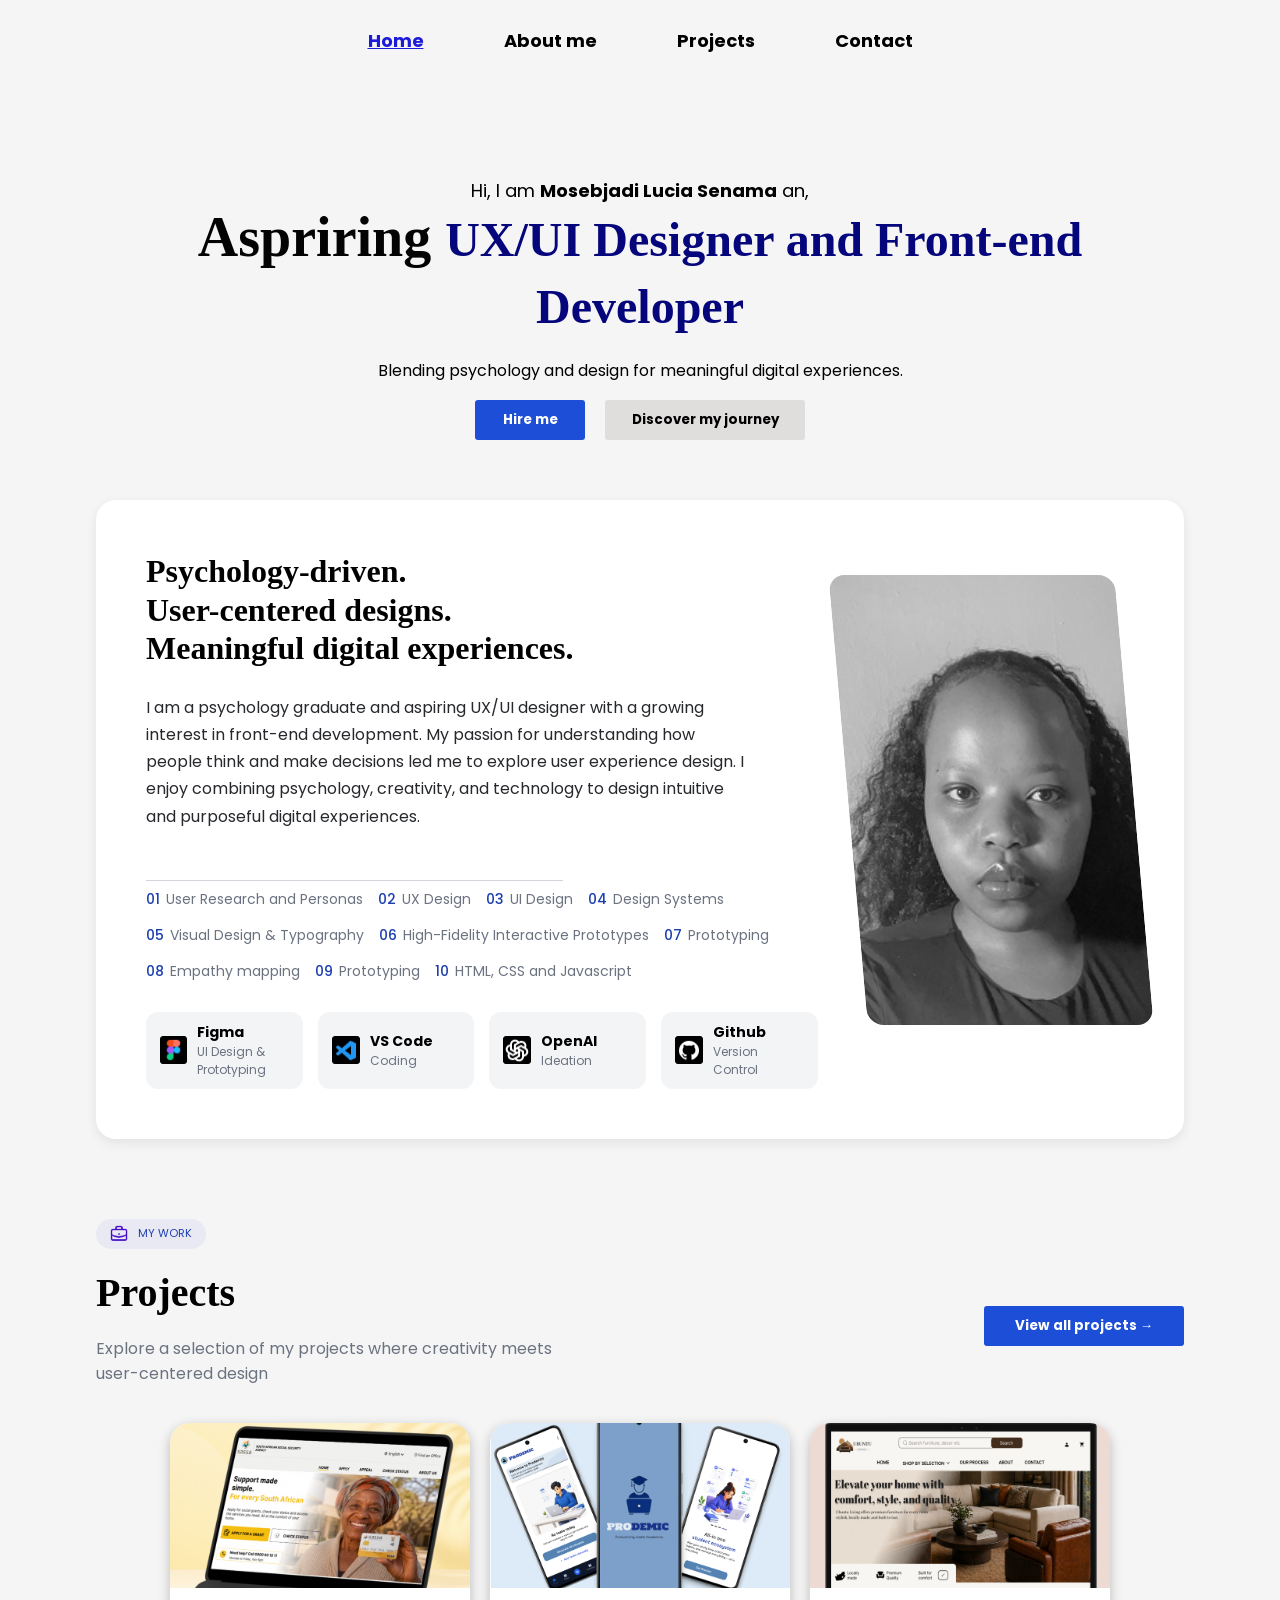
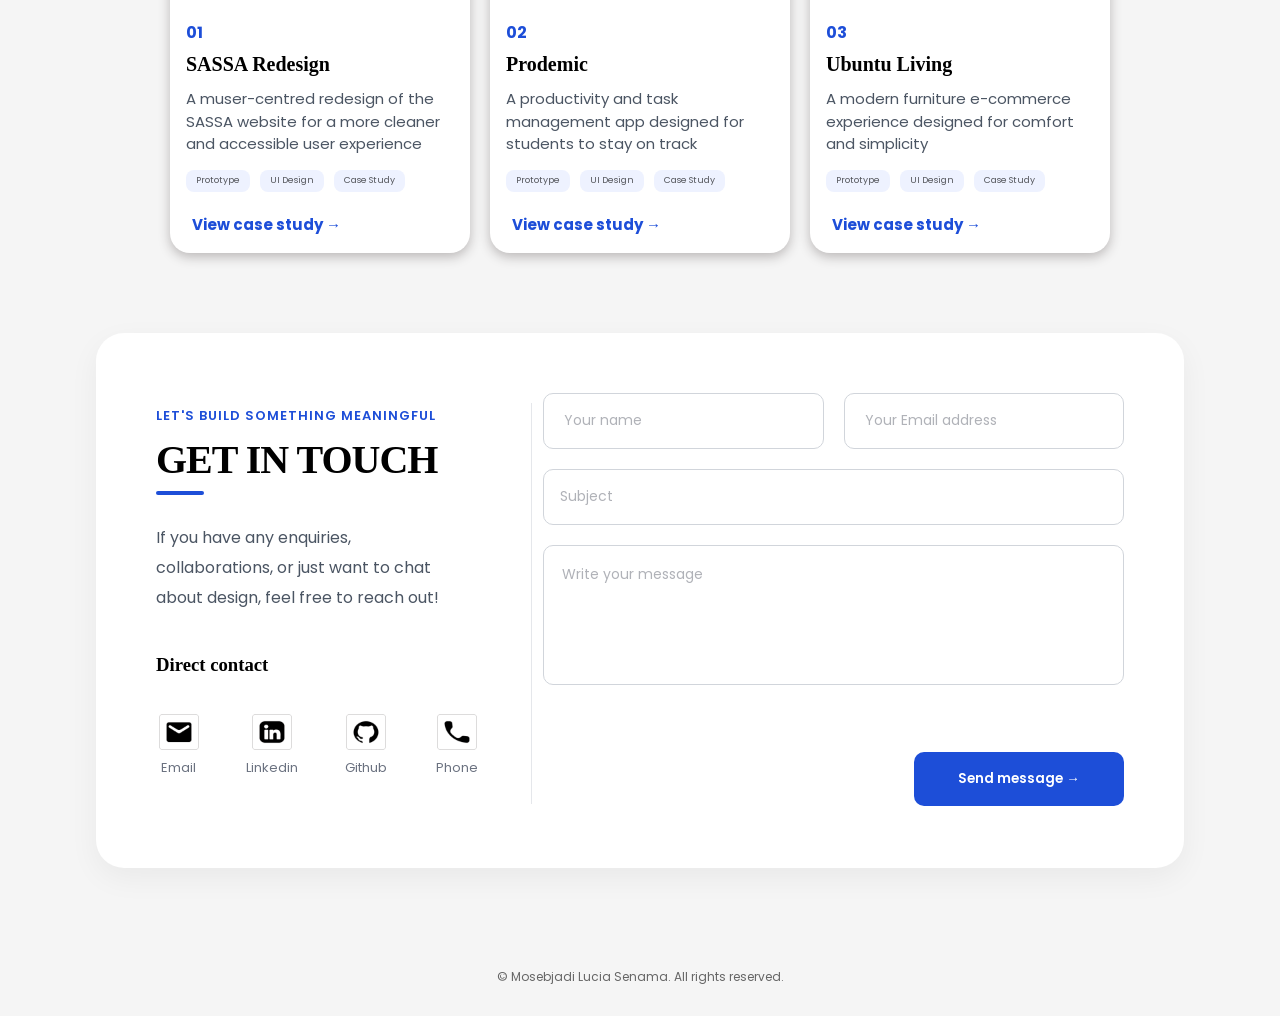
==== index.html @ 9517c94e "IM PORTFOLIO WEBSITE" ====
<!DOCTYPE html>
<html lang="en">
<head>
  <title>IM Portfolio exam</title>
    <meta charset="UTF-8">
    <meta name="viewport" content="width=device-width, initial-scale=1.0">
    <title>Document</title>
    <link rel="stylesheet" href="style.css">
    <script src="script.js" defer></script>

<!--fonts-->
 <link rel="preconnect" href="https://fonts.googleapis.com">
   <link rel="preconnect" href="https://fonts.gstatic.com" crossorigin>
   <link href="https://fonts.googleapis.com/css2?family=Alfa+Slab+One&family=Poppins:ital,wght@0,100;0,200;0,300;0,400;0,500;0,600;0,700;0,800;0,900;1,100;1,200;1,300;1,400;1,500;1,600;1,700;1,800;1,900&display=swap" rel="stylesheet">

</head>
<body>
  <!--Navigation bar-->
  <section>
    <nav>
      <ul class="navbar">
        <li class="nav-links">
          <a href="index.html" class="active">Home</a></li>
        <li><a href="about.html">About me</a></li>
        <li><a href="projects.html">Projects</a></li>
        <li><a href="#contact">Contact</a></li>
      </ul>
    </nav>
  </section>  

<!--Intro-->
<div class="hero-section">
  <p class="intro">Hi, I am <span class="highlight">Mosebjadi Lucia Senama</span> an,<p/>
       <h1 class="ux-ui"> Aspriring <span class="title"> UX/UI Designer and Front-end Developer</span></h1>
       <p class="hero-description">Blending psychology and design for meaningful digital experiences.</p>
       <div class="buttons">
        <button class="hireme">Hire me</button>
        <button class="discover" id="about" >Discover my journey</button>
      </div></div>
    

      <!--About section-->

<section class="about-section">                                                                                                                                                 
  <!--whole white card-->
  <div class="about-card">
    <!--controls the left and right side-->
    <div class="about-content">

      <!--left side-->

      <div class="left-side">
<!--main heading-->
 <h2 class="heading1">
  Psychology-driven.<br>
  User-centered designs.<br>
  Meaningful digital experiences.</h2> 
  <!--about p-->
  <p class="about-me">
    I am a psychology graduate and aspiring UX/UI designer with a growing interest in front-end development. 
    My passion for understanding how people think and make decisions led me to explore user experience design.
     I enjoy combining psychology, creativity, and technology to design intuitive and purposeful digital experiences.
  </p>
  <hr class="divider">
  <div class="skills-section">
    <div class="skills-item">
      <span class="numbers">01</span> User Research and Personas
     </div>
         
       <div class="skills-item">
            <span class="numbers">02</span>UX Design  
     </div>

    <div class="skills-item">
         <span class="numbers">03</span>UI Design     
     </div>
         
    <div class="skills-item">
        <span class="numbers">04</span>Design Systems     
     </div>
           
      <div class="skills-item">
         <span class="numbers">05</span>Visual Design & Typography      
     </div>

     <div class="skills-item">
         <span class="numbers">06</span> High-Fidelity Interactive Prototypes
     </div>
        
    <div class="skills-item">
      <span class="numbers">07</span>Prototyping     
     </div>
        
         
    <div class="skills-item">
         <span class="numbers">08</span>Empathy mapping     
     </div>
         
     
    <div class="skills-item">
       <span class="numbers">09</span>Prototyping      
     </div>
         
  
      <div class="skills-item">
       <span class="numbers">10</span>HTML, CSS and Javascript     
     </div>
         
  </div>
<!--tool container-->
<div class="tool-container">
    <div class="tool-card">
      <img src="assets/images/Figma.png">
      <div class="tool-info">
       <h4>Figma</h4>
       <p>UI Design & Prototyping</p>
      </div>
      
    </div>
  
    <div class="tool-card">
      <img src="assets/images/VS-code.png">
      <div class="tool-info">
        <h4>VS Code</h4>
        <p>Coding</p>
      </div>
      
    </div>

    <div class="tool-card">
      <img src="assets/images/openAI.png">
      <div class="tool-info">
        <h4>OpenAI</h4>
        <p>Ideation</p>

      </div>
      
    </div>

    <div class="tool-card">
      <img src="assets/images/Github.png">
      <div class="tool-info">
        <h4>Github</h4>
        <p>Version Control</p>
      </div>
    </div>
    </div>
  </div>

  <!--right side-->
  <div class="right-side">
   <img class="profile-image" src="assets/images/profile.png">
  </div>

</div>
 
</section>

<!--My Projects-->
<section class="projects-section">
  <div class="projects-top">
    <div class="tool-card2">
        <img src="assets/icons/briefcase-business (1).png" class="briefcase">
        <p>MY WORK</p>
  </div>

  </div>
  
  <div>
<!--Projects heading area-->
<div class="project-top">
  <div class="project-text"> 
    <h2 class="featured-projects">Projects</h2> 
   <p class="projects-description">
     Explore a selection of my projects where creativity meets user-centered design
    </p>
  </div>

   <button class="view-all-p">View all projects &#8594</button>
  </div>
</div>
   
  
<!--Projects container-->

<div class="project-grid">
  <!--PROJECT 1-->
<div class="project-container">
  
  <img src="assets/images/Sassa.png" class="image-p">
  <div class="project-info">
    <p class="project-number1">01 </p>
  <h3 class="project-title">
  SASSA Redesign
  </h3>
   
  <p class="p-description">A muser-centred redesign of the SASSA website for a more cleaner and accessible user experience</p>
<div class="p-type">
 <p >Prototype</p> 
 <p> UI Design</p>
 <p>Case Study</p>
</div>
  
 <button class="view-casestudy">View case study &#8594</button>
</div>
</div>
<!--PROJECT 2-->
 
<div class="project-container">
  
  <img src="assets/images/Prodemic.png" class="image-p">
  <div class="project-info">
    <p class="project-number1">02 </p>
  <h3 class="project-title">
   Prodemic
  </h3>
   
  <p class="p-description">A productivity and task management app designed for students to stay on track</p>
<div class="p-type">
 <p >Prototype</p> 
 <p> UI Design</p>
 <p>Case Study</p>
</div>
  
 <button class="view-casestudy2">View case study &#8594</button>
</div>
</div>
 <!--SASSA PROJECTS-->
 
<div class="project-container">
 
  <img src="assets/images/E-Commerce.png" class="image-p">
  <div class="project-info">
    <p class="project-number1">03 </p>
  <h3 class="project-title">
    Ubuntu Living
  </h3>
   
  <p class="p-description">A modern furniture e-commerce experience designed for comfort and simplicity</p>
<div class="p-type">
 <p >Prototype</p> 
 <p> UI Design</p>
 <p>Case Study</p>
</div>
  
 <button class="view-casestudy3">View case study &#8594</button>
</div>
</div>
</div>
</div>
</section>

<!--GET IN TOUCH -->
<section id="contact">

<div class="contact-card">
  <!--Left side-->
  <div class="contact-left">
    <p class="let-us-connect">
      LET'S BUILD SOMETHING MEANINGFUL
    </p>
    <h2 class="get-in-touch">GET IN TOUCH</h2>
  <div class="contact-line"></div>
    <p class="contact-description">
      If you have any enquiries, collaborations, or just want to chat about design, feel free to reach out!
    </p>
  <div class="direct contact">
    <h3 class="dc">Direct contact</h3>
    <div class="icons">

      <!--email-->
    
        <a href="mailto:Senamamosebjadi105@gmail.com" class= "contact-item" target="_blank">
        <img src="assets/icons/email.png" class="icon">
        <p class="icon-name">Email</p>
      </a>
   
      
      <!--linkedin-->

     
        <a href="https://www.linkedin.com/in/mosebjadi-lucia-senama-6553932a7/=contact-item"  class="contact-item" target="_blank">
        <img src="assets/icons/linkedin.png" class="icon">
        <p class="icon-name">Linkedin</p>
        </a>
   
      

      <!--github-->


        <a href="https://github.com/dashboard "  class= "contact-item" target="_blank">
        <img src="assets/icons/github.png" class="icon">
        <p class="icon-name">Github</p>
      </a>
     

      <!--phone number-->
     
        <a href="tel:+27752689746" class= "contact-item">
        <img src="assets/icons/call.png" class="icon" target="_blank">
        <p class="icon-name">Phone</p>
      </a>
      
      
    </div>

  </div>
  </div>
<!--right side-->
<form class="input-field">
  <div class="top-inputs">
  <input placeholder=" Your name">
  <input placeholder=" Your Email address">
  </div>
  <div class="subject">
    <input placeholder="Subject" >
  </div>
   
  <div>
  <textarea class="message" placeholder="Write your message"></textarea>
  </textarea>
</div>
<button class="send-message">Send message &#8594</button>
</form>
</div>
</div>

</section>

       
       
  <div class="footer-1">
  <footer> &copy Mosebjadi Lucia Senama. All rights reserved.</footer>
</div>    
  
</body>
</html>
---- style.css ----
* {
    font-family:poppins;
}

body{
    background-color: #F5F5F5;
    margin:0;
}
.navbar{                                                         /* NAV BAR*/
   display: flex; 
   justify-content: center;
   align-items: center;
   list-style: none;
   gap: 80px;
   width: 100%;
   height: 80px;
   font-weight: bold;

   position: fixed;
   top: 0;
   z-index: 1000;
   background-color: #F5F5F5;
   left: 0;
   padding: 0;
   margin: 0;

  
}

 .navbar a{
  text-decoration: none ;
  color: black;
   font-size: 18px;
  

 }

 .navbar a.active{
    
    text-decoration: underline;
    color: rgb(27, 27, 217);
 }

 .navbar a:hover{
   color: rgb(27, 79, 101) ; 
 }

.highlight{

    font-weight: bold;
}

.intro{
    margin-top: 80px;                                              /*INTR0 SECTION*/
    font-size: 18px;
    margin-bottom: -35px;
}

.ux-ui{
font-family: Georgia, 'Times New Roman', Times, serif;
color: rgb(3, 3, 3);
font-weight: bold;
font-size: 56px;

}


.title{
color: rgb(5, 5, 124);
font-weight: bold;
font-family: Georgia, 'Times New Roman', Times, serif;
font-size: 48px;
   
}

.hero-section{
width: 70%;
line-height: 1.2;
text-align: center;
margin: 0 auto;
max-width: 1000px;
padding-top: 100px;



}
.hero-description{
margin-top: -15px;
}

.buttons{
    display: flex;
    justify-content: center;
    gap: 20px;
    margin-top: 20px;
}

.hireme{
    background-color:#1D4ED8;
    color: white;
    border-radius: 3px;
    height: 40px;
    width:110px ;
    border: none;
    font-weight: bold;
    text-decoration: none;

    }

.discover {
background-color: rgb(224, 221, 221);
font-weight: bold;
width:200px ;
border: none;
height: 40px;
border-radius: 3px;
text-decoration: none;


}



.hireme:hover{
    background-color:#1E40AF;
}
.discover:hover{
    background-color: white;
    border: 1px solid #4338CA;;
    color: #4338CA;;

}
.about-content{
    display: flex;
    align-items: center;
    gap: 30px;
}
.about-card{
    margin-top:60px;
    background-color:white;
    border: 1px ;
    margin-left: auto;
    margin-right: auto;
    padding: 50px;
    border-radius: 20px;
    box-shadow: 0 4px 12px rgba(0, 0, 0, 0.08);
     
}
.heading1{
    margin-top: -20px;
    font-family: Georgia, 'Times New Roman', Times, serif;
    font-size: 32px;
    line-height: 1.2;
}
.about-me{
   width: 90%;  
   line-height: 1.7; 
   color: #26282c; 
   margin-bottom: 50px;
}
.divider{
    background-color: #D1D5DB ;
    height: 1px;
    width: 62%;
    border: none;
    margin-left: 0;
    
}
.numbers{
    color: #1E40AF;
    gap: 8px;
    font-weight: 500;
    font-size: 14px;


}
.skills-section{
    display: flex;
    flex-wrap: wrap;
    gap: 15px;
    max-width: 700px;
}
.skills-item{
    display: flex;
    align-items: center;
    gap: 6px;
    font-size: 14px;
    color:  #6B7280;
}

.tool-container{
    display: flex;
    gap: 15px;
    margin-top: 30px;
}
.tool-card{
    display: flex;
    align-items: center;
    gap: 10px;
    background-color:#F3F4F6;
    padding: 10px 14px;
     width:  170px;
     border-radius: 12px;
     transition: 0.3s ease;

}
.tool-card img{
    width: 28px;
    height: 28px;
}

.tool-info h4{
    margin: 0;
    font-size: 14px;
}

.tool-info p{
    margin:0;
    font-size: 12px;
    color: #6B7280;
}

.profile-image{
margin-top: -20px;
height: 450px;
width: 100%;
object-fit: cover;
border-radius: 16px;
display: block;
filter: grayscale(100%);
transform: skew(5deg);
transition: 0.4s ease;

}

.about-card:hover .profile-image{
filter: grayscale(0%);
transform: skew(0deg) scale(1.02);
}
.left-side{
    width: 68%;
    flex: 1;
}

.right-side{
    margin-top: -2%;
    height: auto;
    width: 320px;
    flex: 0.8;

}
.tool-card2{
    margin-top: 50px;
    display: flex;
    align-items: center;
    gap: 10px;
    padding: 8px 14px;
    background-color: rgb(233, 233, 243);
    border-radius: 20px;
    width: fit-content;
    height:14px;
    Transition: 0.3s ease;
    
}
    

.tool-card2 img{
    width: 18px;
    height: 18px;}

.tool-card2 p{
    color: #1E40AF;
    font-size: 11px;
}

/* PROJECTs */                                                                       /* PROJECTs */


.view-all-p{
    background-color:#1D4ED8;
    color: white;
    border-radius: 3px;
    height: 40px;
    width:200px ;
    border: none;
    font-weight: bold;
}

.view-all-p:hover{
    background-color:#1E40AF;

}

.projects-section{
    margin: 80px auto;
    width: 85%;
    max-width: 1200px;
}
.featured-projects{
  margin-top: 20px;
  font-size: 40px;
  font-family:Georgia, 'Times New Roman', Times, serif ;  
  margin-bottom: 20px;
}

.projects-description{
width: 80%;
color: #6B7280;
line-height: 1.6;
max-width: 620px;
font-size: 16px;

}

.project-container{
    background-color: white;
    width: fit-content;
    position: relative;
    width: 300px;
    border-radius: 20px;
    overflow: hidden;
    position: relative;
    box-shadow:  0 4px  12px rgb(187, 184, 184);
    transition: 0.3s ease;
    margin-top: -20px;  
}

.project-container:hover{
    transform: translateY(-8px);
}

.project-title {
    font-size:20px;
    margin-top: 0px;
    margin-bottom: 12px;
    font-family:Georgia, 'Times New Roman', Times, serif ;  
    
    
}
.p-description{
font-size: 15px;
line-height: 1.5;
color: #4B5563;
margin-bottom: 14px;
margin-top: 0;
}

.project-number{
    color: #5574c9;
    font-size: 12px;
    margin-top: -15px;
    font-weight: 500;
    

}
.view-casestudy,
.view-casestudy2,
.view-casestudy3
{
    margin-top:5px ;
    border:none;
    background-color:white;
    color: #1D4ED8;
    font-weight:bold;
    cursor: pointer;
    font-size: 15px;
    
}

.view-casestudy:hover,
.view-casestudy2:hover,
.view-casestudy3:hover{
    color: #779be8;
}
.project-top{
    display: flex;
    justify-content: space-between;
    align-items: center;
    margin-bottom: 40px;
}
.project-info{
    padding: 16px;
}


.p-type p{
    font-size: 9px;
    height: 10px;

    display: flex;
    justify-content: center;
    align-items: center;

    background-color: #EEF2FF;
    
    width: fit-content;
    text-align: center;
    border-radius: 8px;
    color: #56585e;
    padding: 6px 10px;
    margin-top: 0;
       
}
.image-p{
    height: 170px;
    object-fit: cover;
    width: 100%;
}

.p-type{
    display: flex;
    flex-wrap: wrap;
    gap: 10px;
    margin-top: 6px;
    margin-bottom: 6px;
    
    

}

.project-tag{
    background-color: #2563EB;
    width: 90px;
    height: 25px;
    color: white;
    text-align: center;
    border-radius: 8px;
    font-size: 11px;
    border:1px solid white;
    position: absolute; 
    top: 20px;
    left: 20px;
    font-weight: 600;
    
    display: flex;
    justify-content: center;
    align-items: center;

    z-index: 2;
    box-shadow:  0 4px 12px rgba(0,0,0m 0.06);
}

.image-p{
    width: 100%;
    display: block;
    border-radius: 16px 16px 0 0;
    height: 165px;
}
.project-grid{
    display: flex;
    gap: 20px;
    margin-top: 24px;
    flex-wrap: wrap;
    justify-content: center;
}

.view-all{
    background-color:#1D4ED8;
    color: white;
    border-radius: 14px;
    height: 40px;
    width:180px ;
    border: none;
    font-weight: bold;
    padding: 16px 28px;
    cursor: pointer;
    
   display: flex;
   justify-content: center;
   align-items: center;
}

.view-all:hover{
 background-color:#1E40AF;

}

/* CONTACT SECTION*/

.contact-card{
    background-color: white;

    margin: 80px auto;
    display: flex;
    justify-content: space-between;
    align-items: flex-start;
    padding: 60px;
    border-radius: 28px;
    box-shadow: 0 10px 30px rgba(0, 0, 0, 0.05);
    position: relative;
   

}

.let-us-connect{
    color: #1D4ED8;
    font-weight: 600;
    font-size: 13px;
    letter-spacing: 1px;
}

.get-in-touch{
font-size: 40px;
font-family: Georgia, 'Times New Roman', Times, serif;
margin-top: 12px; 
margin-bottom: 10px;
line-height: 1.05;
letter-spacing: -1px;
}

.icons{
    display: flex;
    gap: 16px;
    margin-top: -10px;
    margin-left: -15px;
}

.icon{
    font-size: 13px;
    color: #6B7280;
    margin-top: 10px;
    width: 40px;
}

.icon-name{
    color: #6B7280;
    font-size: 13px;
    margin-top: 8px;
}

.contact-description{
    width: 85%;
    color: #4B5563;
    line-height: 1.8;
    font-size: 16px;
    margin-bottom: 40px;
    line-height: 1.9;

}

.input-field input{
    width: 100%;
    height: 56px;
    border-radius: 10px;
    border: 1px solid #D1D5DB;
    gap: 30px;
    padding: 0 16px;
   
    box-sizing: border-box;

}

.input-field{
    width: 60%;

    display: flex;
    flex-direction: column;
   gap: 20px;
  
}

.contact-left{
    width: 35%;
}

.send-message{
    background-color:#1D4ED8;
    color: white;
    border-radius: 10px;
    height: 54px;
    width:210px ;
    border: none;
    font-weight: 600;
    padding: 16px 28px;
    cursor: pointer;
 
    display: flex;
    justify-content: center;
    align-items: center;
    gap: 10px;

    margin-top: 4px;
    align-self: flex-end;
    margin-top: 40px;
   
}

.send-message:hover{
 background-color:#1E40AF;   
}

input::placeholder,
textarea::placeholder{
    color: #b0b2b8;
    font-size: 14px;
    font-family: inherit;
    
  
}
.top-inputs{
    display: flex;
    gap: 20px;

}

.top-inputs input{
    width: 100%;
}

.message{
    height: 140px;
    width: 100%;
    border-radius: 10px;
    border: 1px solid #D1D5DB;

    padding: 18px;

    font-size: 15px;
    font-family: inherit;
    resize: none;

    box-sizing: border-box;

}
.subject input{
   width: 100%; 
   height: 56px;
}

.contact-card:before{
    content: "";
    position: absolute;

    left: 40%;
    top: 70px;

    width: 1px;
    height: 75%;

    background-color: #E5E7EB;
}

.contact-line{
    width: 48px;
    height: 4px;
    background-color: #1D4ED8;
    border-radius: 999px;
    margin-bottom: 28px;
}

.input-field input,
.message{
    transition: 0.2s ease;
}

.input-field input:focus,
.message:focus{
    outline: none;
    border: 1px solid #1D4ED8;
    box-shadow: 0 0 0 3px rgba(29, 78, 216, 0.1);
}

.contact-item{
    display: flex;
    flex-direction: column;
    align-items: center;
    text-decoration: none;

    width: 90px;
    height: 90px;

    padding: 14px;

    border-radius: 16px;

    transition: all 0.2s ease;
}

.contact-item:hover{
    background-color: #ebeef6;
    transform: translateX(-3px);
    
}


.dc{
    font-family: Georgia, 'Times New Roman', Times, serif;
    margin-bottom: 24px;
}

#contact{
    scroll-margin-top: 110px;
}


.about-card,
.contact-card{
    width: 85%;
    max-width: 1200px;

    margin-left: auto;
    margin-right: auto;

    box-sizing: border-box;
}

/* ABOUT ME PAGE*/                                                /* ABOUT ME PAGE*/



.about-me-h1{
    margin-top: 100px;
}
.about-me-h1,
.heading{
    font-family:Georgia, 'Times New Roman', Times, serif;
    display: flex;
    justify-content: center;
    font-size: 52px;
    

}

.about-me-p{
     display: flex;
     justify-content: center;
     font-size: 16px;
     margin-top: -40px;

}


/*ABOUT ME SECTION*/

.about-me-card2{
    background-color: #eff5f7;
    width: 75%;

    display: flex;
    align-items: center;
    gap: 80px;

    margin: 0 auto;
    
   


    padding:50px;
    border-radius: 24px;
    box-shadow:0 4px 2px rgba(8, 8, 8, 0.06);ab
    
}

/*LEFT SIDE IMAGE*/

.right-side-aboutme{
  
     width: 62%;

}

/*RIGHT SIDE TEXT*/

.right-side-aboutme{
    width: 60%;
}

.my-image{
    width: 40%;
    flex-shrink: 0;
}


.my-image2{
    width: 100%;
    border-radius: 20px;
    display: block;
    height: 480px;

    object-fit: cover;
    border-radius: 20px;
}

.about-me-description{
  
    line-height: 1.8;
    max-width: 600px;
    font-size: 16px;
    color: #2b2b2b;
}

.my-story-h2{
    font-family:Georgia, 'Times New Roman', Times, serif;
    font-size: 40px;
    margin-bottom: 60px;
    margin-top: 80px;

    text-align: center;

}


.year{
    background-color: rgb(19, 59, 169);
    color: white;
    border-radius:20px;
    font-weight:bold;
    font-size:16px;
   

    padding:10px 22px;
    text-align: center;
    display: inline-flex;
    justify-content: center;
    margin-top: 20px;

    align-self: flex-start;
}

.heading1{
    margin-top: 2px;
}

.heading2{
    color: #597cdb;
    font-size: 24px;
    margin-top: -20px;
}

.timeline-item{
    display: flex;
    justify-content: space-between;
    gap: 50px;
}

.timeline-left,
.timeline-right{
    width: 45%;
    flex: 1;
   
}


.timeline-item{
    width: 75%;
    display: flex;
    gap: 30px;
    margin: 0 auto;
   

    align-items: center;
    padding:40px;

    position: relative;
    z-index: 2;
    
}

.design{
    width:100%;
    object-fit: cover;
    border-radius: 20px;
    height: 300px;
}
.timeline-description{
    font-size: 14px;
    color: #4B5563;
    line-height: 1.8;
}

.main-line{
    position: absolute;
    left: 50%;
    top: 0;

    width: 2px;
    height: 75%;

    background-color: #afabab;
    transform: translateX(-50%);
    z-index: 0;
    margin-top: 250px;
}

.circle1{
    width: 18px;
    height: 18px;

    background-color: white;

    border-radius: 50%;

    border: 5px solid #1D4ED8;}

.timeline-centre{
    width:80px;

    display: flex;
    justify-content: center;

    position: relative;
    z-index: 2;

    padding-top: 0;

}

.timeline-wrapper{
    display: flex;
    flex-direction: column;
    gap: 20px;
    position: relative;
   
}

.mystoryline{
    background-color: #314777;
    height: 6px;
    width: 40px;
    border-radius: 999px;

    margin: -55px auto 80px auto;
    
}

/*PROJECTS PAGE*/

.heading-projects  p{
    display: flex;
    justify-content: center;
    width: 800px;
    margin: 0 auto; 
    margin-bottom: 80px;  
}

.design-is-not{
  display: flex;
    justify-content: center;
    width: 800px;
    margin: 0 auto;
    font-weight: bold;   
    color: #1E40AF;
}

.project-grid1{
    width: 85%;
    max-width: 1200px;

    display: flex;
    flex-direction: column;
    align-items: center;

    gap: 40px;

    margin: 0 auto;

    padding: 40px 0;
    box-sizing: border-box;
}

/*PROJECT CARD*/
.project-container1{
    width: 82%;
    max-width: 900px;

    min-height: 230px;
    height: auto;
  
    display: flex;
    justify-content: space-between;
    align-items: center;

    gap: 22px;
    padding: 24px 28px;

    background-color: white;
    border-radius: 18px;
    box-shadow: 0 2px 10px rgba(225, 224, 230, 0.04);   

    transition: all 0.35s ease;
}

.project-container1:hover{
    transform: translateY(-8px);
    box-shadow: 0 12px 30px rgba(213, 215, 231, 0.12);
    border:  1px solid #DBEAFE;

}
/*LEFT SIDE*/
.project-information{
    display:flex;
    flex-direction:column;
    gap: 1px;
    width:48%;
}


/* NUMBER*/
.project-number1{

    
    color: #1D4ED8;
    font-weight: bold;

  
    margin-bottom: 8px;
  

}

/*TITLE*/


/*DESCRIPTION*/
.project-description{
    font-size:13px;
    line-height: 1.5;
    color: #555;
    max-width: 420px;
    margin-top: 10px;

}

/*SKILLS*/

.image-project{
    width: 50%;
    height: auto;
    border-radius: 10px;
    display: block;
}

.project-no{
    border: #26282c;
    border-radius:10px ;
}
.project-information button{

    padding: 10px 18px;
    border:none;
    border-radius: 10px;
    font-weight: bold;
    cursor: pointer;
    font-size: 12px;
}



.button{
    cursor: pointer;
}

.project-buttons{
    display: flex;
    align-items: center;
    gap: 16px;
    margin-top: 30px;

  
}

.view-casestudy-sassa,
.view-casestudy-e-commerce,
.view-casestudy-prodemic{
    color: black;
    background-color: transparent;
    text-decoration: none;
    font-weight: bold;
    font-size: 12px;
   

}

.view-casestudy-sassa:hover,
.view-casestudy-e-commerce:hover,
.view-casestudy-prodemic:hover{
    color: #5574c9;
}

.view-p{
    background-color: #1D4ED8;
    color: white;
    width: 200px;
}

.view-p:hover{
    background-color: #1E40AF;
}


.project-no{
    width: 1px;
    height: 10px;
    padding: 10px 16px;
    color: #1D4ED8;
    border-radius: 10px;
    border: 1px solid blue;
    font-size: 15px;
    font-weight: bold;
    margin: 0;
    margin-top: -10px;

    display: flex;
   justify-content: center;
   align-items: center;

}

.project-title1{
    font-size: 18px;
    font-family:Georgia, 'Times New Roman', Times, serif;
    line-height:1.1;
    margin:0;
   
    width: 240px;
      
}

.title-row{
   display: flex; 
  align-items: center;
   gap: 16px;
    
}

.arrow{
    margin-left: 20px;
   
}


/* PROJECT CTA*/

.projects-cta{
    width: 72%;
    max-width: 900px;

    margin: 60px auto 100px auto;

    background-color: #e9edf1;

    border-radius: 20px;

    padding: 24px 26px;

    display: flex;
    justify-content: space-between;
    align-items: center;

    box-shadow: 30px 40px 120px rgba(20, 32, 48, 0.04);

    transition:0.3s ease;
}

.projects-cta:hover{
    transform: translateY(-6px);

    box-shadow: 0 12px 35px rgba(15, 23, 42, 0.10);

}

.cta-content{
    display: flex;
    align-items: center;
    gap: 18px;
}


.rocket{
    width: 60px;
    height: 60px;

}
.cta-icon{

    width: 52px;
    height: 52px;
    border-radius: 14px;

    background-color: #EEF2FF;

    display: flex;
    justify-content: center;
    align-items: center;

    font-size: 28px;

    flex-shrink: 0;
}

.cta-text h3{
    margin-top: 4px;
    font-size: 14px;
    font-family: Georgia, 'Times New Roman', Times, serif;
}

.cta-text p{
    margin-top: 6px;
    color: #6B7280;
    font-size: 14px;
    line-height: 1.6;

}

.lets-work{
    background-color: #1D4ED8;
    color: white;
    border: none;
    padding: 14px 24px;

    border-radius: 12px;
    font-weight: bold;

    cursor: pointer;
    text-decoration: none;
    font-size: 14px;

    transition: 0.3s ease;

}

.lets-work:hover{
    background-color: #1E40AF;
}

cta-button:hover{
    background-color: #1E40AF;
}

.left-cta{
    display: flex;
    align-items: center;
    gap: 18px;
}

.cta-paragraph{
    margin-top: -10px;
}


/* SASSA PROJECT PAGE*/ 

.intro-section{
    max-width: 1400px;
    margin:0 auto;
    padding: 60px 40px;
  
  
}

.sassa-website,
.sassa-w{
font-size: 100px;
font-weight: 800;
line-height: 1.1;
font-family:'Anton', sans-serif;
text-align: left;margin: 20px 0;
margin-top: 40px;

}

.ui-case-study{
    font-size: 12px;
    font-weight: bold;
    color: rgb(212, 158, 8);
    height: 32px;
    width: 120px;
    border-radius: 5px;
    border: 2px solid rgb(212, 158, 8);

    display: flex;
    align-items: center;
    justify-content: center;
    margin-bottom:20px;


}



.case-hero{

    display: flex;
    justify-content: space-between;
    align-items: flex-start;

    background: white;
    box-shadow: 12px 10px 40px rgba(0, 0, 0, 0.08);
    border-radius: 40px;
    text-align: center;
    overflow: hidden;
    padding: 60px 60px 20px 60px;
}


.laptop-image{
   
     display: block;
     width: 140%;
     max-width: none;

     position: relative;
     z-index: 1;

     margin-left: -100px;

     top: 0;
     margin-top:100px;
     margin-bottom: -100px;

   
   
}

.case-description{
    text-align: left;
    font-size: 20px;
    color: #666;

    max-width: 400px;
    margin-bottom: 30px;
    margin-top: 10px;
}

.hero-left{
  
    position: relative;
    margin-left: -5px;
   
}

.hero-right{
    flex: 1.6;
    position: relative;
    transform: none;
  
  
}

.blob{
    position: absolute;
    top: -30px;
    right: -40px;
    z-index:0;
   
   
    
    transform: rotate(-50deg);
 
}

.blob img{

  width: 500px;
  height: 500px;
  display: block;
 
}

.view-figma{
    height: 40px;
    width: 180px;
    background-color: rgb(223, 166, 12);
    color: white;
    font-weight: bold;
    border: none;
    border-radius: 5px;
    margin-left: -380px;
    margin-top: 50px;
    
   

}

.view-figma:hover{
    background-color: rgba(196, 145, 8);
    transform: translateY(-2px);
}

.back-to-projects{
     margin-left: 60px;
     text-decoration: none;
     color: black;
     font-weight: bold;

     display: inline-block;
     margin-top: 30px;
     margin-left: 50px;
    
   

}

.back-to-projects:hover{
    color: #5574c9;
}

.sassa-w{
    color:rgba(196, 145, 8);
   

}

/*ROLE CARD*/
.role1{
    font-size: 20px;
    font-weight: 100;
    margin: 0;
    margin-bottom: 8px;
  
}

.role-p1{
    font-weight: bold;
    color: rgba(196, 145, 8);
    margin: 0;
   
}

.role{
    display: inline;
    justify-content: center;

}

.project1-infor{
    display: flex;
    justify-content: center;
    gap: 150px;
    flex-wrap: wrap;
    margin: 0 auto;
    margin-top: -50px;

    border-top: 1px solid rgb(194, 194, 194);
    border-bottom: 1px solid rgb(194, 194, 194);
    width: fit-content;
    height: 80px;
    align-items: center;
    overflow: hidden;
}

/*ABOUT SASSA PROJECT*/
.h2-about{
    font-size: 32px;
    font-family: Georgia, 'Times New Roman', Times, serif;
    margin-top: 20px;
   
}


.number-1{
    color: rgb(194, 120, 10);
    font-size: 32px;
    font-weight: 700;
}

.about-sassa{
    display: flex;
    gap: 80px;
    max-width: 1100px;
    margin: 100px auto;
    align-items: flex-start;
}

.about-project-container,
.about-project-container2{
    flex: 1;
}

.goals{
    display: flex;
    gap: 80px;
    max-width: 1100px;
    margin: 100px auto;
    align-items: flex-start;
    margin-top: -80px;
    margin-bottom: 30px;
}

.goal-card{
   
    width: 220px;
    height: 90px;

    display: flex;
    justify-content: center;
    align-items: center;
    background-color: white;
    border: 1px solid #cccaca;
    align-items: center;
    text-align: center;
    border-radius: 10px;
    border-left: 3px solid rgb(209, 163, 10);
    box-shadow: 0 4px 20px rgba(0, 0, 0, 0.04);
   
}

.goals-section{

   
    display: grid;
    grid-template-columns:  repeat(4, 1fr);
    gap: 20px;
 
  
}

.design-process{
    display: flex;
    gap: 80px;
    max-width: 1100px;
    margin: 100px auto;
    align-items: flex-start;
    margin-top: 0;

}


.design-description{
    margin-top: -20px;
}

.process-grid{
    display: grid;
    grid-template-columns: repeat(3,1fr);
    gap: 24px;
    margin-top: 40px;
}

.process-card{
    position: relative;
    min-height: 70px;
    padding: 32px;

    background: #fff;

    border: 1px solid #E5E7EB;
    border-radius: 12px;

    transition: 0.3s ease;
    box-shadow: 40px 4px 20px rgba(214, 164, 1, 0.04);
}

.process-card:hover{
    transform: translateY(-6px);
    border-color: #d8b61d;

    box-shadow:  0 12px 30px rgba(0, 0, 0, 0.04);
}

.card-number1{
   
    top: 25px;
    right: 25px;

    color: rgba(194, 120,10);
    font-size: 20px;
    font-weight: 700;

}



.process-card h3{
    font-size: 24px;
    margin-bottom: 18px;
    font-family: Georgia, 'Times New Roman', Times, serif;

}

.process-card p{
    color: #666;
    line-height: 1.8;
    font-size: 15px;
}


/*RESEARCH METHODS*/

.research-heading{
    display: flex;
    padding-top: 30px;
   
    justify-content: flex-start;
    
}

.research-section{
    margin-top: 20px;
}

.research-emoji{
    width: 25px;
    height: 25px;
}

.methods-used{
    font-family: Georgia, 'Times New Roman', Times, serif;
    margin-top: 2px;
    margin-left: 10px;
 
}

.research-cards{
    background-color: #FCFAF7;
    box-shadow:  30px 12px 30px rgba(0, 0, 0, 0.04);
    height: 220px;
    width: 240px;
    border-radius: 10px;
    border: 1px solid rgb(219, 213, 213);
    padding: 20px;
    text-align: left;
    


}

.research-cards:hover{
    transform: translateY(-6px);
    border-color: #d8b61d;

    box-shadow:  0 12px 30px rgba(0, 0, 0, 0.04);
}

.research-list{
    line-height: 2;
}

.Research-information-section{
    display: flex;
    justify-content: center;
    gap: 30px;
    margin-top: 20px;
    flex-wrap: wrap;
   
}

.about-sassa-g{
    margin: 0 auto 40px auto;
    max-width: 1100px;
}


/*USER PERSONA SECTION*/

.what{
    font-weight: bold;
    color: black;
}

.persona-name{
  font-family: Georgia, 'Times New Roman', Times, serif;  
}

.persona-info{
    color: grey;
    width: 300px;
}

.Persona-cards{
    
    background-color: #e6e5e5;
    box-shadow:  30px 12px 30px rgba(0, 0, 0, 0.04);
    height: 590px;
    width: 300px;
    border-radius: 10px;
    border: 1px solid rgb(219, 213, 213);
    padding: 20px;
}

.Persona-cards:hover{
    transform: translateY(-6px);
    border-color: #d8b61d;

    box-shadow:  0 12px 30px rgba(0, 0, 0, 0.04);
}


.user-persona1{
    display: flex;
    justify-content: center;
    margin: 0 auto;
    align-items: center;
    width: 150px;
    margin-top: -50px;
    border: 1px solid #e4e5e6;
    border-radius: 100px;

}

.all-cards{
    display: flex;
    justify-content: center;
    gap: 30px;
    flex-wrap: wrap;
   

}

/*USER REVIEWS*/

.user-reviews-section{
    margin-top: 120px;
}

.reviews-container{
    position: relative;
    width: 1000px;
    height: 700px;
    margin: 0  auto;
}

.phone-review{
    width: 160px;
    position: absolute;
    top: 50%;
    left: 50%;
    transform: translate(-50%, -50%);
    z-index: 10;
}

/*CIRCLES*/

.circle-1,
.circle-2, 
.circle-3{
    position: absolute;

    top: 50%;
    left: 50%;

    border: 2px  dashed  rgba(194, 120, 10, 0.2);
    border-radius: 50%;

    transform: translate(-50%, -50%);

    z-index: 1;
}



.circle-1{
    width: 250px;
    height: 250px;
}

.circle-2{
    width: 400px;
    height: 400px;
}

.circle-3{
    width: 550px;
    height: 550px;
}


/* REVIEW CARDS*/

.review-1,
.review-2,
.review-3,
.review-4{
    position:absolute;
    width: 300px;
    height: 140px;
    padding:20px;
    border: 1px solid rgb(219, 216, 216);
  

    box-shadow: 0 10px 20px rgba(0, 0, 0, 0.05);
    border-radius: 20px;

    z-index: 5;
    background-color: #FCFAF7;

    padding:24px;
}

.review-1:hover,
.review-2:hover,
.review-3:hover,
.review-4:hover{
    transform: translateY(-6px);


    box-shadow:  0 12px 30px rgb(190, 171, 134);

}

/*REVIEW IMAGES*/

.review-1 img,
.review-2 img,
.review-3 img,
.review-4 img,
.review-5 img{
    width: 100px;
    height: 100px;

    border-radius: 50%;
    object-fit: cover;

    margin-top: -200px;
    margin-left: 280px;


}

.review-1 p,
.review-2 p,
.review-3 p,
.review-4 p{
    font-size: 14px;
    line-height: 1.6;
    color: #555;
}

/* POSITIONS*/

.review-1{
    top:100px;
    left:-50px;
}

.review-2{
    top:100px;
    right:-50px;
}

.review-3{
    bottom:100px;
    left:-50px;
}

.review-4{
    bottom:100px;
    right:-50px;
}



.review-avatar{
    position: absolute;
    width: 60px;
    height: 60px;
    border-radius: 50%;
    object-fit: cover;

    top: -25px;
    left: 20px;

    margin-bottom: 10px;
  
}

.phone-avatar{
    width: 10px;
    height: 10px;
}

/*wireframes*/

.wireframes{
    display: flex;
    justify-content: center;
    gap: 30px;
    flex-wrap: wrap;

}

.wireframes-img{
    width: 250px;
}


.screens-card{
    display: flex;
    justify-content: center;
    gap: 30px;
    flex-wrap: wrap;
}

.screens-card img{
    width: 500px;
}


/*SPACING*/

.final-ui-section,
.reflection-section,
.user-Personas-section,
.research-section,
.design-process,
.about-sassa,
.intro-section,
.design-process-section{
    margin-top: 80px;
}


.reflection-section P{
  
    line-height: 1.8;
}





/*PRODEMIC*/




.ui-case-study2{

    font-size: 12px;
    font-weight: bold;
    color: rgb(19, 88, 145);
    height: 32px;
    width: 120px;
    border-radius: 5px;
    border: 2px solid rgb(9, 84, 146);

    display: flex;
    align-items: center;
    justify-content: center;
    margin-bottom:20px;


}

.view-figma2{
    height: 40px;
    width: 180px;
    background-color: #2155ff;
    color: white;
    font-weight: bold;
    border: none;
    border-radius: 5px;
    margin-left: -380px;
    margin-top: 50px;
    
}

.view-figma2:hover{
    background-color: #1D4ED8;
}

.role-p2{
    font-weight: bold;
    color: rgb(8, 58, 196);
    margin: 0;}

.prodemic-website2,
.sassa-w2{
font-size: 100px;
font-weight: 800;
line-height: 1.1;
font-family:'Anton', sans-serif;
text-align: left;margin: 20px 0;
margin-top: 40px;

}

.sassa-w2{
    color: #054672;

}

.prodemic-website2{
    color: #0a1f57;
}


.view-figma2{
    height: 40px;
    width: 180px;
    background-color: rgb(11, 66, 167);
    color: white;
    font-weight: bold;
    border: none;
    border-radius: 5px;
    margin-left: -200px;
    margin-top: 50px;
    
   

}


.view-figma:hover{
    background-color: rgb(29, 156, 206);
    transform: translateY(-2px);
}

.prodemic-image{
     display: block;
     width: 100%;
     max-width: none;

     position: relative;
     z-index: 1;

     width: 700px;
     max-width: none;
     top: 0;
   
}

.hero-right3{
    position: relative;
    flex: 1;
    min-width: 700px;

    display: flex;
    justify-content: center;
    align-items: center;
    overflow: hidden;
}

.circle{
    position: absolute;

    width: 600px;
    height: 600px;
    background: #88b4d1;
    border-radius: 50% ;
    border: none;
  

    z-index: 0;
    top: 90%;
    left: 50%;

    transform: translate(-50%, -50%);

}

.mock-img2{
    position: relative;
    margin-left: -700px;
    margin-bottom: -300px;
    

}

.project3-infor{
    display: flex;
    justify-content: center;
    gap: 150px;
    flex-wrap: wrap;
    margin: 0 auto;
    margin-top: -50px;

    border-top: 1px solid rgb(194, 194, 194);
    border-bottom: 1px solid rgb(194, 194, 194);
    width: fit-content;
    height: 80px;
    align-items: center;
    overflow: hidden;
}

.number-2{
    color: rgb(20, 20, 145);
    font-weight: bold;
}

.goal-card-2{
    width: 220px;
    height: 90px;

    display: flex;
    justify-content: center;
    align-items: center;
    background-color: white;
    border: 1px solid #cccaca;
    align-items: center;
    text-align: center;
    border-radius: 10px;
    border-left: 3px solid rgb(10, 56, 209);
    box-shadow: 0 4px 20px rgba(0, 0, 0, 0.04);
}

.goal-card-2:hover{
    transform: translateY(-6px);
    border-color: #3a80e9;

    box-shadow:  0 12px 30px rgba(22, 167, 211, 0.04);
}

.design-process-section{
    display: flex;
    gap: 80px;
    max-width: 1100px;
    margin: 100px auto;
    align-items: flex-start;
    margin-top: 0;}

.design-process-section{
    display: flex;
    justify-content: center;
    align-items: center;

    max-width: 1100px;
    width: 100%;
    height: 120px;
    position: relative;

}


.about-project-container3{
     margin-left: 80px;
  
}


.design-line{
    position: absolute;
   
    width: 80%;
    height: 2px ;
    border-top: 2px dashed rgb(154, 172, 223);
    z-index: 0;
    top:50%;
    left: 10%;
}

.describe-3{
    font-size: 20px;
    color: #0a1f57;
    transform: translateY(-6px);
  
}

.titles{
    display: flex;
    justify-content: center;
    align-items: center;
    gap: 30px;
    margin-right: -60px;
   
  
  
  
}

.title-name{
    background-color:white;
    border-radius: 10px;
    border: 2px solid rgb(189, 205, 240);
    font-size: 18px;
    width: 180px;
    height: 40px;
    text-align: center;

    display: flex;
    justify-content: center;
    align-items: center;
    
}

.list-name{
   background-color:white;
    border-radius: 10px;
    border: 2px solid rgb(189, 205, 240);
    width: 160px;
    height: 90px;
    font-size: 12px;
    padding-top: 30px;


}
   
.analysis-card{
    display:block;
   margin-left: 60px;
   margin: 0;

}

.app-infor{
    display: flex;
    gap:30px;
    margin-left: 80px;
  
}


.app-logo-div{
  
    font-size: 18px;
    width: 200px;
    height: 122px;
    font-size: 12px;

    display: flex;
    flex-direction: column; /*vertical direction for the app name*/
    justify-content: center;
    align-items: center;
  

}

.app-logo{
    width: 50px;
    justify-content: center;
    align-items: center;
    margin-top: -10px;
  
}

.analysis-section{
 
      display: flex;
      max-width: 1200px;
      margin: 0 auto;
      gap: 1px;
      align-items: flex-start;
   
}

.key-container{
    margin-top: 60px;

}
.key-takeaways{
   background-color:white;
    border-radius: 10px;
    border: 2px solid rgb(189, 205, 240);
    font-size: 12px; 
    width: 310px;
    
}

.describe{
 font-size: 16px;
color: #1E40AF;
}

.image-card{
    width: 320px;
    flex-shrink: 0;
}

.whole-infor-card{
    width: 65%;
    display: flex;
    flex-direction: column;
    
}


.info-item-3{
    border-top: 4px solid #314777;
    border-left: 4px solid #314777;
    border-radius: 30px;
    width: 200px;
    padding-left: 30px;
    position: relative;
    background: white;
    z-index: 1;
}

.info-item-3:hover{
    transform: translateY(-6px);
    border-color: #699be6;

    box-shadow:  0 12px 30px rgba(22, 167, 211, 0.04);
}
.analysis-image{
    width: 300px;
    display: block;
    align-items: center;
}

.competitor-analysis-whole-section{
    display: flex;
    justify-content: center;
  
}

.says{
    width: 300px;
}

.user-persona-prodemic{
    max-width: 1400px;
    margin: 50px auto;
    display: flex;
    justify-content: center;
    gap: 20px;
}

.user-persona-card:hover{
    transform: translateY(-6px);
   

    box-shadow:  0 12px 30px rgb(202, 201, 201);

}
.user-persona-card{
    background-color: white;
    border: 1px solid #d9d9d9;
    border-radius: 20px;
    overflow: hidden;
    width: 500px;
}

.header-info{
    display: flex;
    align-items: center;
    gap: 40px;
    padding: 20px;
    background-color: #f5f6f8;
}

.persona1 img{
    width: 120px;
    height: 120px;
    border-radius: 50%;
    object-fit: cover;
}


.persona-details{
    display: flex;
    flex-direction: column;
    gap:2px;
    
}

.persona-goals-card,
.persona-goals-card3,
.persona-goals-card2,
.persona-goals-card1{
    background-color: white;
    border: 1px solid #d9d9d9;
    border: 15px;
    padding: 20px;
    width: 300px;
}

.tag{
    color-scheme: #0a1f57;
    margin-bottom: 15px;
}

.persona-content{
    display: grid;
    grid-template-columns: repeat(2, 1fr);
    justify-content: center;
    gap: 25px;
   
    padding: 20px 30px;
}

.persona-box{
    background: white;
    border-radius: 15px;
    padding: 20px;
    border: 1px solid #d9d9d9;
}

.persona h3{
    margin-bottom: 15px;
    color: #0A1F57;
}


.persona-goals-card,
.persona-goals-card3,
.persona-goals-card2,
.persona-goals-card1{
    border: 1px solid rgb(236, 234, 234);
    border-radius: 20px;
    width: 180px;

}

.persona-goals-card{
      border-left: 4px solid rgb(121, 142, 240);

}

.persona-goals-card2{
      border-left: 4px solid rgb(168, 7, 7);

}
  

.persona-goals-card3{
      border-left: 4px solid rgb(31, 110, 255);

}


.persona-goals-card1{
      border-left: 4px solid rgb(15, 169, 207);

}
  
  

.goals-list-p{
    font-size: 12px;
}

.whole-section-cards{
    display: flex;
    justify-content: center;
    align-items: center;
}

/*UI SCREENS*/

.section-screens{
    display: flex;
    justify-content: center;
    gap: 30px;
}

.ui-screens{
    width: 200px;
}

.intro-to-app{
    display: flex;
    justify-content: center;
    

}

.h2-screens{
    font-family: Georgia, 'Times New Roman', Times, serif;
    margin-left: 80px;

}

.screen-description{
   
    margin-left: 80px;
}



.h2-screens{
    margin-top: 80px;
   
}









/*UBUNTU LIVING CASE STUDY*/

.ui-case-study3{

    font-size: 12px;
    font-weight: bold;
    color: #7B3F00;
    height: 32px;
    width: 120px;
    border-radius: 5px;
    border: 2px solid #7B3F00;

    display: flex;
    align-items: center;
    justify-content: center;
    margin-bottom:20px;


}

.view-figma3{
    height: 40px;
    width: 180px;
    background-color: #5e3c10;
    color: white;
    font-weight: bold;
    border: none;
    border-radius: 5px;
    margin-left: -430px;
    margin-top: -800px;
    
}

.view-figma3:hover{
    background-color:rgb(145, 68, 5);
   
   
}

.role-p3{
    font-weight: bold;
    color: #311e06;
    margin: 0;}

.prodemic-website3,
.sassa-w3{
font-size: 80px;
font-weight: 800;
line-height: 1.1;
font-family:'Anton', sans-serif;
text-align: left;margin: 20px 0;
margin-top: 40px;
width: 600px;

}

.sassa-w3{
    color: rgb(82, 45, 3);

}



.ubuntu-image3{
     display: block;
     width: 100%;
     max-width: none;

     position: relative;
     z-index: 1;

     width: 900px;
     max-width: none;
     top: 0;  
     margin-left: -300px;
     margin-top: -30px;
}

.hero-right2{
    position: relative;
    flex: 1;
    min-width: 700px;

    display: flex;
    justify-content: center;
    align-items: center;
    
}

.circle4{
    position: absolute;

    width: 650px;
    height: 650px;
    background: #88b4d1;
    border-radius: 50% ;
    border: none;
    margin-top: 500px;

    z-index: 0;
    top: 50%;
    left: 50%;

    transform: translate(-50%, -50%);

    

}

.mock-img2{
    position: relative;
    margin-left: -700px;
    margin-bottom: -300px;
    

}

.number-4{
    color: #643b09; 
}

.goal-card4{
    width: 220px;
    height: 90px;

    display: flex;
    justify-content: center;
    align-items: center;
    background-color: white;
    border: 1px solid #cccaca;
    align-items: center;
    text-align: center;
    border-radius: 10px;
    border-left: 3px solid rgb(153, 88, 28);
    box-shadow: 0 4px 20px rgba(0, 0, 0, 0.04);
}

.goal-card4:hover{
    transform: translateY(-6px);
    border-color: #683505;

    box-shadow:  0 12px 30px rgba(22, 167, 211, 0.04);
}

.design-process-section-3{
    display: flex;
    gap: 80px;
    max-width: 1100px;
    margin: 100px auto;
    align-items: flex-start;
    margin-top: 0;}



.design-line-4{
    position: absolute;
   
    width: 80%;
    height: 2px ;
    border-top: 2px dashed rgb(175, 86, 26);
    z-index: 0;
    top:50%;
    left: 10%;
}

.describe-4{
    font-size: 20px;
    color: #6b3408;
    transform: translateY(-6px);

}

.bio{
    width: 250px;
   
  
}

.persona4{
    width: 150px;
}



.titles{
    display: flex;
    justify-content: center;
    align-items: center;
    gap: 30px;
    margin-right: -60px;
   
  
  
  
}

.describe2{
    background-color:white;
    border-radius: 10px;
   
    font-size: 18px;
    width: 180px;
    height: 40px;
    padding-bottom: 30px;
    
}

.info-item-4{
    border-top: 4px solid #974f0c;
    border-left: 4px solid #974f0c;
    border-radius: 30px;
    width: 200px;
    padding-left: 30px;
    position: relative;
    background: white;
    z-index: 1;
    height: 180px;
}

.about-e-commerce-p{
    display: flex;
    max-width: 1100px;
    margin: 100px auto;
    align-items: flex-start;
    margin-bottom:20px;
}

.h2-about3{
    margin-top: -60px;
}


.what-3{
    font-size: 14px;
}

.h2-about3{
    font-family: Georgia, 'Times New Roman', Times, serif;
    font-size: 30px;

}

.user-persona-ecommerce{
    margin-top: 180px;
}

.back-to-project{
    text-decoration: none;
    color: black;
    font-weight: bold;
    position: relative;
    top: -20px;

}

.back-to-project:hover{
    color: #1446eb;
}

.footer-1{
    color: #666;
    font-size: 12px;
    text-align: center;
    margin: 30px 0;
    margin-top: 100px;
}
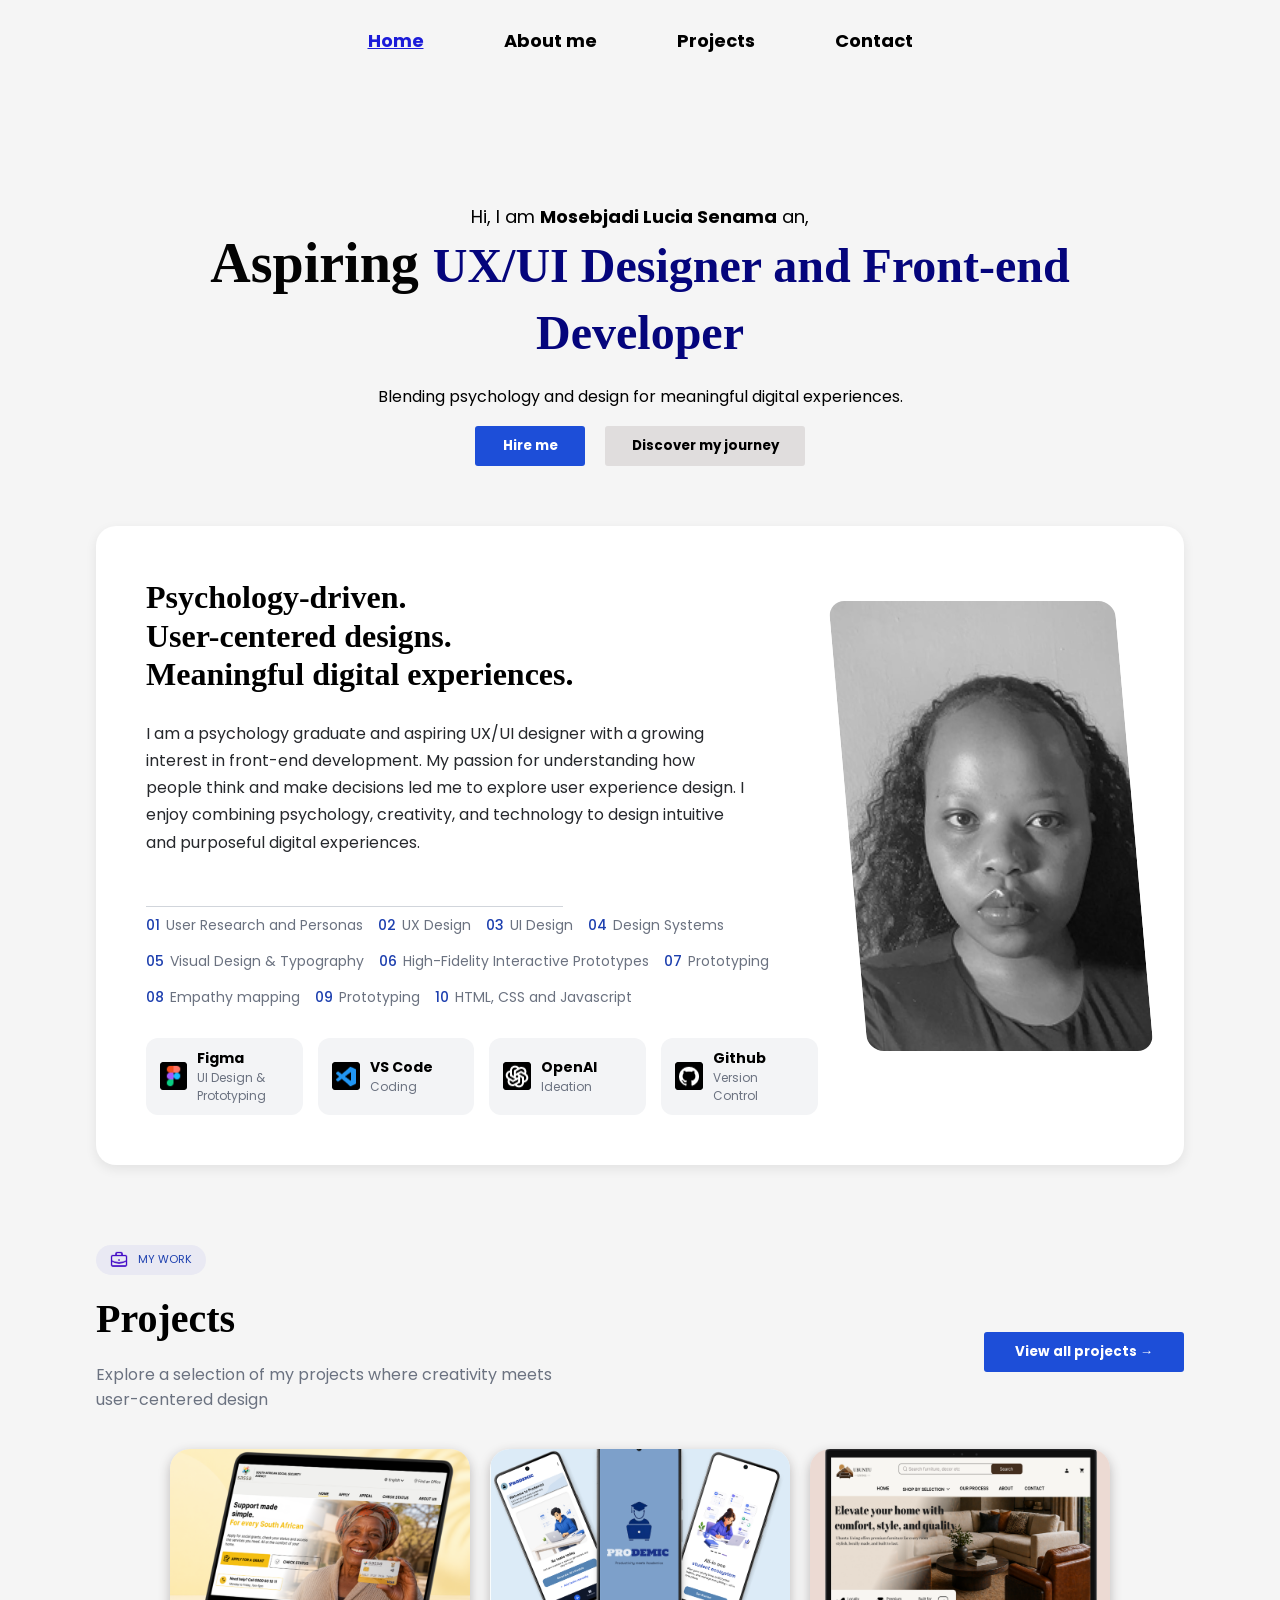
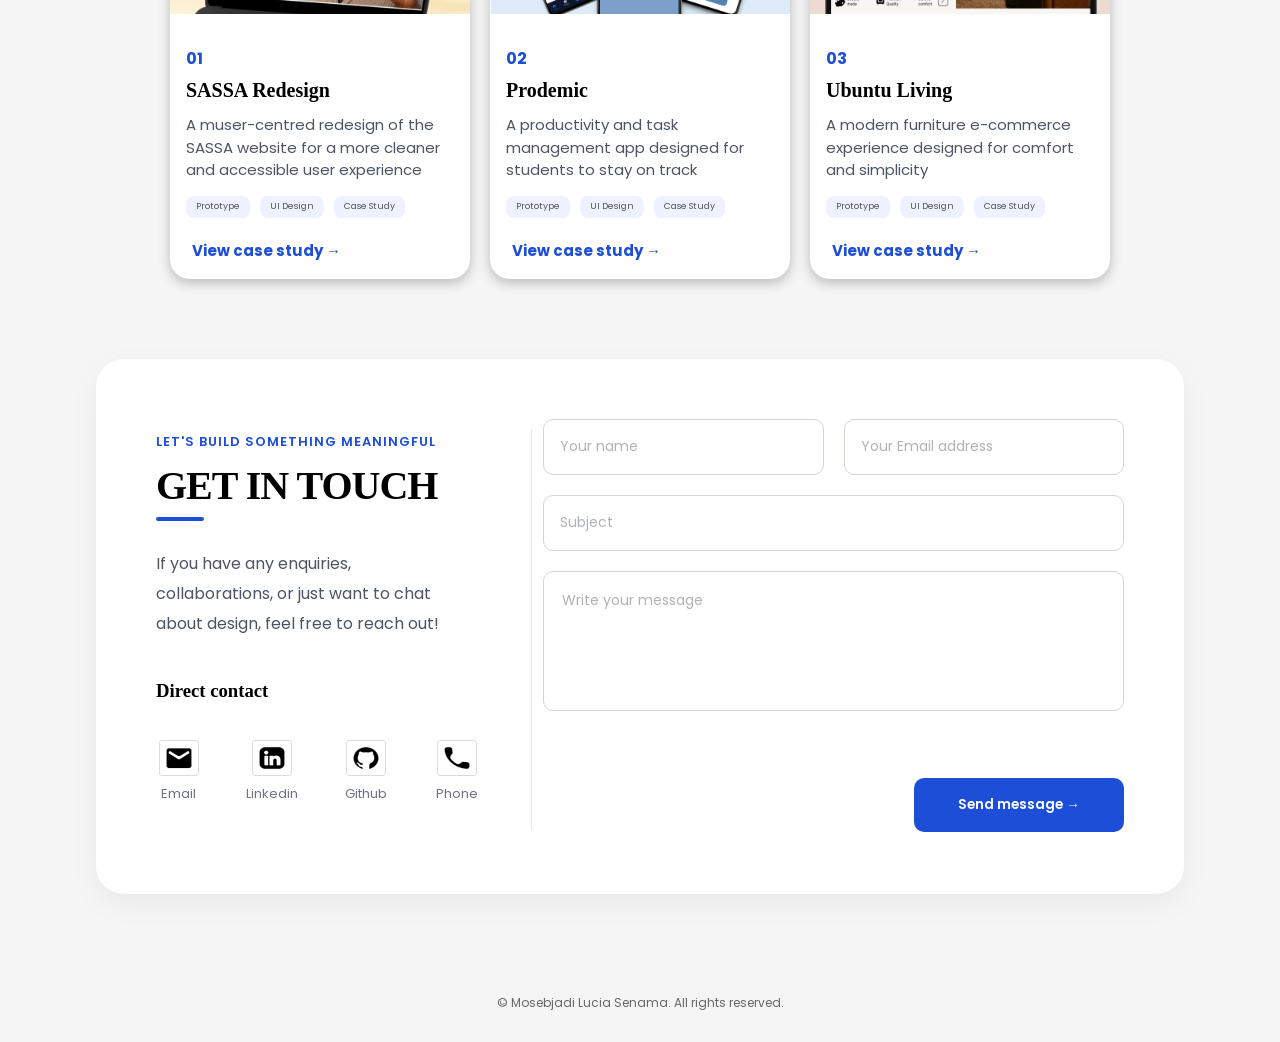
==== commit 9964214c: "Final portfolio update" ====
--- a/index.html
+++ b/index.html
@@ -16,27 +16,18 @@
 </head>
 <body>
   <!--Navigation bar-->
-  <section>
-    <nav>
-      <ul class="navbar">
-        <li class="nav-links">
-          <a href="index.html" class="active">Home</a></li>
-        <li><a href="about.html">About me</a></li>
-        <li><a href="projects.html">Projects</a></li>
-        <li><a href="#contact">Contact</a></li>
-      </ul>
-    </nav>
-  </section>  
+ <div id="navbar-container"></div>
 
 <!--Intro-->
 <div class="hero-section">
-  <p class="intro">Hi, I am <span class="highlight">Mosebjadi Lucia Senama</span> an,<p/>
-       <h1 class="ux-ui"> Aspriring <span class="title"> UX/UI Designer and Front-end Developer</span></h1>
+  <p class="intro">Hi, I am <span class="highlight">Mosebjadi Lucia Senama</span> an,</p>
+       <h1 class="ux-ui"> Aspiring <span class="title"> UX/UI Designer and Front-end Developer</span></h1>
        <p class="hero-description">Blending psychology and design for meaningful digital experiences.</p>
        <div class="buttons">
         <button class="hireme">Hire me</button>
         <button class="discover" id="about" >Discover my journey</button>
-      </div></div>
+      </div>
+    </div>
     
 
       <!--About section-->
@@ -310,8 +301,8 @@
 <!--right side-->
 <form class="input-field">
   <div class="top-inputs">
-  <input placeholder=" Your name">
-  <input placeholder=" Your Email address">
+  <input placeholder="Your name">
+  <input placeholder="Your Email address">
   </div>
   <div class="subject">
     <input placeholder="Subject" >
@@ -319,20 +310,35 @@
    
   <div>
   <textarea class="message" placeholder="Write your message"></textarea>
-  </textarea>
-</div>
-<button class="send-message">Send message &#8594</button>
+</div>
+<button  type="submit"  class="send-message">Send message &#8594</button>
+<div id="success-popup">
+  <div class="popup-card"> 
+    <div class=" success-icon"> &#x2713;</div>
+
+    <h2>Message sent successfully!</h2>
+
+    <P>Thank you for reaching out
+    </P>
+
+  </div>
+  </div>
+  
+  
+</div>
 </form>
 </div>
 </div>
 
 </section>
 
-       
+ 
+<!--scroll up button-->
+<button id="scroll-up"> &uarr; </button>       
        
   <div class="footer-1">
   <footer> &copy Mosebjadi Lucia Senama. All rights reserved.</footer>
-</div>    
-  
+</div> 
+
 </body>
 </html>
--- a/style.css
+++ b/style.css
@@ -27,6 +27,11 @@
   
 }
 
+.menu-toggle{
+    display: none;
+   
+}
+
  .navbar a{
   text-decoration: none ;
   color: black;
@@ -80,7 +85,6 @@
 margin: 0 auto;
 max-width: 1000px;
 padding-top: 100px;
-
 
 
 }
@@ -559,6 +563,64 @@
   
 }
 
+#success-popup{
+    position: fixed;
+    bottom: 30px;
+    right: 20px;
+
+    display: none;
+    z-index: 9999;
+
+
+    width: 240px;
+    height: 240px;
+    border-radius: 20px;
+
+    background: white;
+    justify-content: center;
+    align-items: center;
+
+    box-shadow: 0 4px 12pc rgba(0, 0, 0, 0.15);
+
+
+}
+
+.popup-card{
+    background:white;
+    padding: 40px 30px;
+    border-radius: 20px;
+    text-align: center;
+}
+
+.success-icon{
+    width: 80px;
+    height: 80px;
+
+    margin: auto;
+
+    border-radius: 50%;
+
+    background: #1d47e0;
+    color: white;
+    font-size: 40px;
+
+    display: flex;
+    justify-content: center;
+    align-items: center;
+}
+
+
+.popup-card h2{
+    margin-top: 20px;
+    font-size: 20px;
+}
+
+.popup-card p{
+    color: grey;
+}
+
+
+
 .contact-left{
     width: 35%;
 }
@@ -747,7 +809,7 @@
 
     padding:50px;
     border-radius: 24px;
-    box-shadow:0 4px 2px rgba(8, 8, 8, 0.06);ab
+    box-shadow:0 4px 2px rgba(8, 8, 8, 0.06);
     
 }
 
@@ -925,12 +987,16 @@
 
 /*PROJECTS PAGE*/
 
+.heading-projects{
+    margin-top: 130px;
+}
+
 .heading-projects  p{
-    display: flex;
-    justify-content: center;
+    
     width: 800px;
-    margin: 0 auto; 
-    margin-bottom: 80px;  
+    margin: 0 auto 8px auto; 
+    max-width: 90%;
+    text-align: center;
 }
 
 .design-is-not{
@@ -940,6 +1006,8 @@
     margin: 0 auto;
     font-weight: bold;   
     color: #1E40AF;
+
+    margin-bottom: 5px;
 }
 
 .project-grid1{
@@ -1069,6 +1137,11 @@
     font-size: 12px;
    
 
+}
+
+.person-goals,
+.person-fustrations{
+    width: 100%;
 }
 
 .view-casestudy-sassa:hover,
@@ -1505,6 +1578,7 @@
   
 }
 
+
 .design-process{
     display: flex;
     gap: 80px;
@@ -1844,13 +1918,13 @@
     position: absolute;
     width: 60px;
     height: 60px;
+    display: block;
+
+    top: -30px;
+    left: 20px;
+
     border-radius: 50%;
     object-fit: cover;
-
-    top: -25px;
-    left: 20px;
-
-    margin-bottom: 10px;
   
 }
 
@@ -1983,7 +2057,7 @@
     font-weight: bold;
     border: none;
     border-radius: 5px;
-    margin-left: -200px;
+   
     margin-top: 50px;
     
    
@@ -2041,8 +2115,7 @@
 
 .mock-img2{
     position: relative;
-    margin-left: -700px;
-    margin-bottom: -300px;
+    margin: 0;
     
 
 }
@@ -2727,4 +2800,6779 @@
     margin-top: 100px;
 }
 
-
+#scroll-up{
+    background-color: #1d47e0;
+    width: 50px;
+    height: 50px;
+    color: white;
+    font-size: 20px;
+    border: none;
+    border-radius: 50px;
+
+    position: fixed;
+    bottom: 20px;
+    right: 20px;
+    cursor: pointer;
+    display: none;
+    z-index: 999;
+}
+
+#scroll-up:hover{
+    background-color: #4e7bd6;
+
+}
+
+/*=============================================================================================================================================================================
+                                                                                 RESPONSIVE DESIGN 
+================================================================================================================================================================================*/
+
+/*=========================
+TABLET
+===========================*/
+
+
+/*============================================================================================================================================================================
+                                                                     INDEX.HTML
+==============================================================================================================================================================================*/
+
+
+
+@media screen and ( min-width:769px) and (max-width:1024px){
+
+
+    body{
+        font-size: 14px;
+    }
+
+    
+    .hero-section{
+        width: 90%;
+        padding-top: 120px;
+    }
+
+   
+    .about-content{
+        display: flex;
+        flex-direction: row;
+        align-items: flex-start;
+        gap: 30px;
+    }
+
+    
+    .right-side{
+        display: flex;
+        justify-content: center;
+        align-items: flex-start;
+        flex: 0.8;
+    }
+
+    .left-side{
+        flex: 1.4;
+    }
+
+    .about-me{
+        width: 100%;
+    }
+
+    .divider{
+        width: 80%;
+        margin: 25px auto;
+    }
+
+  
+
+    .tool-container{
+        display: grid;
+        grid-template-columns: repeat(2, 1fr);
+        gap: 12px;
+    }
+
+    .tool-card{
+        width: auto;
+        min-width: 140px;
+       
+    }
+
+    .heading1{
+        font-size: 24px;
+    }
+
+    .about-me{
+        width: 280px;
+    }
+
+    .profile-image{
+        max-width: 100%;
+        width: 260px;
+        height: auto;
+       
+    }
+
+    .skills-item,
+    .numbers{
+        font-size: 12px;
+
+    }
+
+    .skills-section{
+        display: grid;
+        grid-template-columns: repeat(3, 1fr);
+        gap: 15px;
+        width: 100%;
+
+    }
+
+    .skills-item{
+        text-align: center;
+    }
+    .project-top{
+        flex-direction: column;
+        gap: 20px;
+        text-align: center;
+    }
+
+    .projects-description{
+        width: 100%;
+        max-width: 700px;
+        margin: auto;
+    }
+
+    .hero-description{
+        font-size: 14px;
+        margin-top: 10px;
+        display: flex;
+        justify-content: center;
+    }
+
+    .contact-card{
+        flex-direction: column;
+        gap: 40px;
+    }
+
+    .contact-card:before{
+        display: none;
+    }
+
+    .contact-left,
+    .input-field{
+        width: 100%;
+    }
+
+    .profile-image{
+    filter: grayscale(0%);
+  
+}
+
+.projects-section{
+    max-width: 90%;
+    margin: 0 auto;
+}
+
+.project-grid{
+    display: grid;
+    grid-template-columns: repeat(3, 1fr);
+    gap: 20px;
+    align-items: center;
+}
+
+.p-description{
+    font-size: 12px;
+    line-height: 1.4;
+}
+.project-title{
+    font-size: 18px;
+}
+
+.p-type p{
+    font-size: 8px;
+    padding: 4px 8px;
+}
+
+.intro{
+    font-size: 16px;
+    margin-bottom: 20px;
+    line-height: 1.5;
+
+}
+
+.featured-projects{
+    font-size: 32px;
+}
+
+.projects-description{
+    font-size: 14px;
+}
+
+.view-casestudy,
+.View-casestudy2,
+.view-casestudy3{
+    font-size: 14px;
+}
+
+.ux-ui{
+    display: flex;
+    justify-content: center;
+    font-size: 34px;
+    line-height: 1.35;
+    margin-bottom: 10px;
+   
+}
+
+.title{
+    font-size: 34px;
+    display: inline;
+}
+
+.project-container{
+    width: 230px;
+  
+  
+
+}
+
+/*============================================================================================================================================================================
+                                                                     ABOUT ME PAGE  TABLET
+==============================================================================================================================================================================*/
+
+.about-me-h1{
+  font-size: 42px;  
+  text-align: center;
+  width: 100%;
+}
+
+
+.about-me-p{
+    text-align: center;
+    width: 100%;
+    max-width: 600px;
+    margin: 0 auto;
+}
+
+.about-me{
+    width: 100%;
+    display: flex;
+    flex-direction: column;
+    align-items: center;
+}
+
+
+.about-me-card2{
+    display: flex;
+    align-items: center;
+    gap: 40px;
+
+    width: 90%;
+    margin: 0 auto;
+
+}
+
+.my-image{
+    width: 100%;
+    display: flex;
+    justify-content: center;
+    flex: 1;
+
+}
+
+.my-image2{
+    width: 100%;
+    max-width: 350px;
+    height: auto;
+}
+
+.right-side-aboutme{
+    width: 100%;
+    flex: 1;
+}
+
+
+.about-me-description{
+    font-size: 14px;
+    line-height: 1.8;
+    width: 90%;
+
+    margin: 0 auto;
+    text-align: center;
+}
+
+/*My story timeline*/
+
+.timeline-item{
+    width: 90%;
+    gap: 20px;
+    padding: 20px;
+}
+
+.timeline-left, 
+.timeline-right{
+    width: 45%;
+}
+
+.timeline-centre{
+    width: 50px;
+}
+
+.design{
+    height: 220px;
+}
+
+.heading2{
+    font-size: 18px;
+}
+
+.timeline-description{
+    font-size: 13px;
+}
+
+.main-line{
+    height: 78%;
+}
+
+/*============================================================================================================================================================================
+                                                                     TABLET PROJECTS PAGE
+==============================================================================================================================================================================*/
+.heading-projects{
+    width: 90%;
+    margin: 120px auto 60px;
+}
+
+.heading{
+    font-size: 42px;
+}
+
+.design-is-not{
+    width: 100%;
+    text-align: center;
+    font-size: 18px;
+}
+
+.heading-projects p{
+    width: 90%;
+    max-width: 700px;
+    text-align: center;
+}
+
+.project-grid1{
+    width: 95%;
+    max-width: 850px;
+
+    gap: 20px;
+    padding: 20px;
+}
+
+.project-information{
+    width: 50%;
+}
+
+.project-title1{
+    font-size: 20px;
+}
+
+.image-project{
+    width: 45%;
+}
+
+.project-description{
+    font-size: 13px;
+}
+
+.project-buttons{
+    flex-wrap: wrap;
+}
+
+.projects-cta{
+    width: 90%;
+    padding: 25px;
+}
+
+.cta-paragraph{
+    font-size: 14px;
+}
+
+
+/*============================================================================================================================================================================
+                                                                     TABLET SASSA CASESTUDY
+==============================================================================================================================================================================*/
+
+
+.intro-section{
+    width: 95%;
+    max-width: 1100px;
+    margin: 0 auto;
+   
+}
+
+.case-hero{
+    display: flex;
+    flex-direction: row;
+    align-items: center;
+    justify-content: center;
+
+    gap: 30px;
+
+    width: 100%;
+    margin: 0 auto;
+
+    padding: 40px;
+
+    text-align: left;
+}
+
+.hero-left{
+    flex: 1;
+}
+
+.hero-right{
+    flex: 1;
+
+    display: flex;
+    justify-content: center;
+    align-items: center;
+}
+
+.laptop-image{
+    width: 100%;
+    max-width: 450px;
+
+    margin: 0  !important;
+    top: auto;
+}
+
+.view-figma{
+    margin-left: 0 !important;
+}
+
+.project1-infor{
+   
+    max-width: 900px;
+
+    margin: 20px auto;
+
+    display: flex;
+    justify-content: center;
+
+    gap: 60px;
+}
+
+.about-sassa{
+   
+    max-width: 900px;
+
+    margin: 80px auto;
+
+    display: grid;
+    grid-template-columns: repeat(2, 1fr);
+
+    gap: 40px;
+}
+
+
+.goals{
+    
+    max-width: 900px;
+    margin: 0 auto;
+}
+
+
+
+.design-process{
+    
+    max-width: 1100px;
+    margin: 80px auto;
+}
+
+.process-grid{
+    
+    width: 100%;
+
+    margin: 0 auto;
+
+    display: grid;
+    grid-template-columns: repeat(3, 1fr);
+
+    gap: 20px;
+}
+
+.process-card{
+    min-height: auto;
+}
+
+.Research-information-section{
+    width: 100%;
+    display: grid;
+    grid-template-columns: repeat(3, 1fr);
+    gap: 15px;
+
+}
+
+.research-cards{
+    width: 100%;
+    max-width: none;
+    box-sizing: border-box;
+}
+
+.all-cards{
+    width: 100%;
+    display: grid;
+    grid-template-columns: repeat(3, 1fr);
+    gap: 15px;
+
+}
+
+
+
+.Persona-cards{
+    width: 100%;
+    max-width: none;
+    box-sizing: border-box;
+   
+}
+
+.persona-info{
+    width: 100%;
+}
+
+.reviews-container{
+   
+    width: 100%;
+    max-width: 900px;
+    margin: 0 auto;
+
+    display: grid;
+    grid-template-columns: repeat(2, 1fr);
+    gap: 20px;
+    height: auto;
+}
+
+.wireframes{
+    display: grid;
+    grid-template-columns: repeat(4, 1fr);
+    gap: 15px;
+}
+
+.wireframes-img{
+    width: 100%;
+}
+
+.screens-card{
+    display: grid;
+    grid-template-columns: repeat(2, 1fr);
+    gap: 20px;
+}
+
+.screens-card img{
+    width: 100%;
+    height: auto;
+}
+
+.phone-review, 
+.circle-1, 
+.circle-2,
+.circle-3{
+    display: none;
+}
+
+.review-1, 
+.review-2, 
+.review-3, 
+.review-4{
+
+   position: static;
+   width:100%;
+   max-width: none;
+   min-height: 180px;
+
+   padding: 20px;
+   box-sizing: border-box;
+   
+}
+
+.phone-avatar{
+    width: 50px;
+    height: 50px;
+}
+
+.project1-infor{
+    display: flex;
+    justify-content: center;
+    align-items: center;
+    margin: 0 auto;
+}
+.user-persona1{
+    width: 40%;
+}
+
+.Persona-cards{
+ width: 100%;
+ max-width: 250px;
+
+}
+
+
+
+
+.sassa-page{
+    width: 100%;
+    max-width: 1000px;
+
+    margin-left: auto;
+    margin-right: auto;
+    box-sizing: border-box;
+    border: 2px solid red;
+}
+
+
+.review-1,
+.review-2,
+.review-3,
+.review-4{
+    position: static;
+}
+
+.review-1 img,
+.review-2 img,
+.review-3 img, 
+.review-4 img{
+
+    position: static;
+    width: 60px;
+    height: 60px;
+
+    margin-bottom: 10px;
+
+}*/
+
+/*============================================================================================================================================================================
+                                                                   PRODEMIC TABLET
+==============================================================================================================================================================================*/
+.intro-section{
+    width: 95%;
+    margin: 0 auto;
+}
+
+.case-hero{
+    display: flex;
+    flex-direction: row;
+    align-items: center;
+    justify-content: space-between;
+
+    gap: 30px;
+    padding: 40px;
+}
+
+.hero-left,
+.hero-right3{
+    flex: 1;
+    min-width: 0;
+}
+
+.prodemic-website2,
+.sassa-w2{
+    font-size: 70px;
+    line-height: 0.95;
+    margin: 0;
+}
+
+.hero-right3{
+
+    min-width: 0;
+    width: 100%;
+}
+
+.case-description{
+    font-size: 15px;
+    max-width: 300px;
+}
+
+.view-figma2{
+    margin: 25px 0 0 0;
+}
+
+.prodemic-image{
+    width: 100%;
+    max-width: 400px;
+    height: auto;
+    
+}
+
+.circle{
+    width: 350px;
+    height: 350px;
+
+    top: 65%;
+}
+
+.design-line{
+    display: none;
+}
+
+.project3-infor{
+    width: 95%;
+    margin: 30px auto;
+
+    display: flex;
+    justify-content: center;
+    gap: 30px;
+}
+
+.about-sassa{
+    width: 95%;
+    margin: 80px auto;
+
+    display: grid;
+    grid-template-columns: repeat(2, 1fr);
+    gap: 30px;
+}
+
+
+.analysis-section{
+    width: 95%;
+    margin: 0 auto;
+    
+    
+}
+
+
+.image-card{
+    margin: auto;
+}
+
+.whole-infor-card{
+    width: 100%;
+}
+
+.user-persona-prodemic{
+    width: 95%;
+    margin: 0 auto;
+
+    display: flex;
+    flex-direction: column;
+    height: auto;
+}
+
+.user-persona-card{
+    width: 100%;
+    height: auto;
+}
+
+.persona-content{
+    display: grid;
+    grid-template-columns: repeat(2, 1fr);
+    gap: 15px;
+}
+
+.section-screens{
+    width: 95%;
+    margin: 0 auto;
+
+    display: grid;
+    grid-template-columns: repeat(4, 1fr);
+    gap: 15px;
+}
+
+.ui-screens{
+    width: 100%;
+    height: auto;
+}
+
+.screen-description{
+    width: 95%;
+    margin: 20px auto;
+    text-align: center;
+}
+
+
+.info-item-3{
+    width: auto;
+    min-height: 120px;
+    padding: 20px;
+}
+
+.analysis-image{
+    width: 85%;
+    display: block;
+    margin: 0 auto;
+}
+
+.app-infor{
+    display: grid;
+    grid-template-columns:100px 180px 180px;
+    gap: 40px;
+    align-items: center;
+}
+
+.app-logo-div{
+    text-align: center;
+    
+}
+
+.list-name{
+    min-height: 90px;
+   
+}
+.prodemic-page{
+    width: 95%;
+    max-width: 1200px;
+    margin: 0 auto;
+}
+
+/*============================================================================================================================================================================
+                                                                    E-COMMERCE TABLET
+==============================================================================================================================================================================*/
+.case-hero{
+    flex-direction: column;
+    text-align: center;
+    padding: 40px;
+}
+
+.hero-left{
+    width: 100%;
+}
+
+.hero-right2{
+    min-width: auto;
+    width: 100%;
+}
+.prodemic-website3,
+.sassa-w3{
+    width: 100%;
+    font-size: 60px;
+    text-align: center;
+}
+
+.case-description{
+    margin: 0 auto;
+    text-align: center;
+}
+
+.view-figma3{
+    margin: 30px auto;
+    display: block;
+}
+
+.ubuntu-image3{
+    width: 100%;
+    max-width: 700px;
+    margin: 0;
+}
+
+.mock-img2{
+    margin: 0;
+}
+
+.project1-infor{
+    gap: 60px;
+    height: auto;
+    padding: 20px;
+}
+
+.about-sassa{
+    width: 90%;
+    gap: 40px;
+}
+
+
+.goal-card4{
+   width: auto;
+}
+
+.design-process-section{
+    display: grid;
+    grid-template-columns: repeat(2, 1fr);
+    gap: 20px;
+    height: auto;
+}
+
+.design-line-4{
+    display: none;
+}
+
+.info-item-4{
+    width: auto;
+}
+
+.user-persona-prodemic{
+    flex-direction: column;
+    align-items: center;
+}
+
+.user-persona-card{
+    width: 90%;
+}
+
+.persona-content{
+    grid-template-columns: repeat(2, 1fr);
+}
+
+.screens-card{
+    display: grid;
+    grid-template-columns: repeat(2, 1fr);
+    gap: 30px;
+}
+
+.screens-card img{
+    width: 100%;
+    max-width: 350px;
+    margin: 0 auto;
+    display: block;
+}
+
+.about-e-commerce-p,
+.about-project-container3{
+    margin-left: 0;
+    width: 90%;
+    margin-right: auto;
+    margin-left: auto;
+}
+}
+
+
+/*=========================
+MOBILE
+===========================*/
+
+/*============================================================================================================================================================================
+                                                                     MOBILE INDEX.HTML
+==============================================================================================================================================================================*/
+
+
+
+@media screen  and (max-width:768px){
+
+
+
+.hero-section{
+  width: 95%;
+  max-width: 500px;
+  margin: 0 auto 50px;
+  padding: 80px 20px 0;
+  text-align: center;
+}
+
+.navbar a{
+    font-size: 14px;
+    color: white;
+
+}
+
+.navbar a.active{
+    background: white;
+    color: #0f4fa8;
+    padding: 12px 16px;
+    border-radius: 10px;
+
+    display: block;
+    width: 200px;
+    text-decoration: none;
+
+}
+
+
+.intro{
+    font-size: 14px !important;
+    margin-bottom: 20px;
+    line-height: 1.5;
+
+}
+
+.ux-ui{
+    font-size: 22px !important;
+    line-height: 1.3;
+    margin-top: 40px;
+   
+}
+
+.title{
+    font-size: 22px !important;
+}
+
+
+.hero-description{
+    font-size: 12px;
+    line-height: 1.6;
+    width: 95%;
+    margin: auto;
+}
+
+
+.buttons{
+    flex-direction: column;
+    align-items: center;
+    gap: 12px;
+}
+
+.hireme,
+.discover{
+    width: 100%;
+    max-width: 280px;
+}
+
+.about-card{
+    width: 90%;
+    max-width: 360px;
+    padding: 20px;
+    margin:0 auto;
+}
+
+.about-content{
+    display: flex;
+    flex-direction: column;
+    align-items: center;
+    text-align: center;
+}
+
+.heading1{
+    font-size: 16px !important;
+    text-align: center;
+}
+
+.about-me{
+   font-size: 12px;
+   margin: auto;
+   max-width: 280px;
+   margin: 0 auto 20px;
+   text-align: center;
+   line-height: 1.6;
+
+}
+
+.divider{
+    width: 100%;
+}
+
+.skills-section{
+   display: grid;
+   grid-template-columns: repeat(2, 1fr);
+   gap: 10px;
+   width: 100%;
+   text-align: center;
+}
+
+.skills-item{
+    font-size: 10px !important;
+    text-align: left;
+}
+
+.tool-container{
+    display: grid !important;
+    grid-template-columns: repeat(2, 1fr);
+    gap: 8px;
+   
+}
+
+.tool-card{
+   padding: 6px;
+   
+   
+}
+
+.tool-card img{
+    width: 20px;
+    height: 20px;
+}
+
+.tool-info{
+    text-align: center;
+}
+
+.tool-info h4{
+    font-size: 10px;
+}
+
+.tool-info p {
+    font-size: 9px;
+}
+.right-side{
+    width: 100%;
+}
+
+.profile-image{
+    width: 140px;
+    height: auto;
+    margin: 20px auto 0;
+    display: block;
+}
+
+.projects-section{
+    width: 95%;
+}
+
+.featured-projects{
+    font-size: 30px;
+}
+
+.project-description{
+    width: 100%;
+}
+
+.project-grid{
+    flex-direction: column;
+    align-items: center;
+    gap: 50px;
+    margin-top: 80px;
+
+}
+
+.project-container{
+    width: 100%;
+    max-width: 360px;
+}
+
+.image-p{
+    height: auto;
+}
+
+.view-all-p{
+    width: 100%;
+    max-width: 260px;
+}
+
+.contact-card{
+    width: 95%;
+    padding: 20px;
+    flex-direction: column;
+    gap: 15px;
+    margin: 20px auto;
+}
+
+
+.contact-card:before{
+    display: none;
+
+}
+.project-top{
+    display: flex;
+    flex-direction: column;
+    align-items: center;
+    text-align: center;
+    gap: 15px;
+}
+.contact-left,
+.input-field{
+    width: 100%;
+}
+
+.get-in-touch{
+    font-size: 30px;
+}
+
+.contact-description{
+    width: 100%;
+    margin-bottom: 15px;
+}
+
+.dc{
+    margin-bottom: 10px;
+    margin-top: 20px;
+}
+
+.icons{
+    justify-content: center;
+    gap: 20px;
+    flex-wrap: wrap;
+  
+}
+
+.contact-left{
+    margin-bottom: 0 !important;
+  
+}
+
+.input-field{
+    margin-top: 0 !important;
+   
+}
+.top-inputs{
+    flex-direction: column;
+    gap: 15px;
+}
+
+.send-message{
+    width: 100%;
+    align-self: center;
+    margin-top: 10px;
+}
+
+.footer-1{
+    text-align: center;
+    padding: 20px;
+}
+.project-info{
+    text-align: center;
+}
+
+.p-type{
+    justify-content: center;
+}
+.input-field input::placeholder,
+.message::placeholder{
+    font-size: 12px;
+
+}
+
+
+
+.menu-toggle{
+    display: block;
+    position: fixed;
+    top: 20px;
+    right: 20px;
+    z-index: 9999;
+
+    background: #F5F5F5;
+    width: 50px;
+    height: 50px;
+    color: black;
+
+    border: 2px;
+    border-radius: 10px;
+    font-size: 30px;
+    cursor: pointer;
+
+}
+
+.navbar{
+    position: fixed;
+    top: 0;
+    left: -300px;  /*hiddden off screen*/
+
+    width: 220px;
+    height: 100vh;
+
+    background: #054672;
+
+    display: flex;
+    flex-direction: column;
+
+    justify-content: flex-start;
+    align-items: flex-start;
+
+    padding-top: 100px;
+    padding-left: 30px;
+    gap: 30px;
+
+    transition: 0.3s ease;
+
+    z-index: 1001;   
+}
+
+.navbar.show{
+    left: 0;
+}
+
+.divider{
+    display: none;
+}
+
+.heading1{
+    font-size: 16px !important;
+}
+
+.contact-left{
+    text-align: center;
+}
+
+.p-description{
+    font-size: 12px;
+}
+
+.View-casestudy2{
+    font-size: 9px;
+}
+.icons{
+    display: flex;
+    justify-content: center;
+    align-items: center;
+    margin: 0 auto;
+    gap: 10px;
+    flex-wrap: nowrap;
+    margin-top: 0 !important;
+}
+
+.icon{
+    width: 24px;
+    height: 24px;
+
+}
+
+.contact-item{
+    width: 50px;
+    text-align: center;
+}
+
+.icon-name{
+    font-size: 12px;
+}
+
+.input{
+    height: 45px;
+} 
+.profile-image{
+    filter: grayscale(0%);
+}
+
+.footer-1{
+    margin-top: 10px;
+}
+
+/*============================================================================================================================================================================
+                                                                     ABOUT ME PAGE
+==============================================================================================================================================================================*/
+
+.about-me-h1{
+ font-size: 32px;  
+ text-align: center; 
+}
+
+.about-me-p{
+    text-align: center;
+    font-size: 14px;
+    padding: 0 20px;
+    margin-top: -20px;
+}
+
+.about-me-card2{
+    width: 90%;
+    padding: 20px;
+    flex-direction: column;
+    gap: 20px;
+}
+
+
+.my-image{
+    width: 100%;
+    display: flex;
+    justify-content: center;
+
+}
+
+.my-image2{
+    width: 100%;
+    max-width: 500px;
+    height: auto;
+}
+
+.right-side-aboutme{
+    width: 100%;
+}
+
+.about-me-description{
+    font-size: 14px;
+    text-align: center;
+    line-height: 1.8;
+
+    width: 90%;
+    margin: 0 auto;
+    line-height: 1.8;
+}
+
+
+/*My story timeline*/
+
+.my-story-h2{
+    font-size: 40px;
+}
+
+.main-line{
+    display: none;
+}
+
+
+.timeline-item{
+    flex-direction: column;
+    width: 95%;
+    padding: 20px;
+    gap: 20px;
+    text-align: center;
+
+    order: 1;
+    width: 100%;
+    margin-bottom: 60px;
+
+}
+
+.timeline-right{
+    order: 2;
+    width: 100%;
+}
+
+
+.timeline-right,
+.timeline-left{
+    width: 100%;
+}
+
+.timeline-centre{
+    display: none;
+}
+
+.design{
+    width: 90%;
+    height: auto;
+    margin: 0 auto;
+    display: block;
+}
+
+.heading1{
+    font-size: 24px;
+}
+
+.heading2{
+    font-size: 18px;
+}
+
+.timeline-description{
+    font-size: 14px;
+}
+
+.year{
+    margin: 0 auto;
+    padding: 8px 16px;
+    font-size: 14px;
+}
+
+
+
+/*============================================================================================================================================================================
+                                                                     MOBILE PROJECTS PAGE
+==============================================================================================================================================================================*/
+
+.heading-projects{
+    margin-top: 120px;
+    width: 95%;
+
+    margin-left: auto;
+    margin-right: auto;
+    text-align: center;
+}
+
+.heading{
+    font-size: 38px;
+}
+
+.design-is-not{
+    display: block;
+    width: 100%;
+    text-align: center;
+    font-size: 16px;
+    line-height: 1.5;
+}
+
+.heading-projects p{
+    width: 100%;
+    font-size: 14px;
+    line-height: 1.7;
+    text-align: center;
+}
+
+/*PROJECT CARDS*/
+.project-grid1{
+    width: 100%;
+    padding: 0 15px;
+    box-sizing: border-box;
+
+    display: flex;
+    flex-direction: column;
+    align-items: center;
+    gap: 30px;
+}
+
+.project-container1{
+    flex-direction: column;
+    width: 95%;
+    max-width: 500px;
+    padding: 20px;
+    gap: 20px;
+    margin: 0 auto;
+    justify-content: center;
+    align-items: center;
+}
+
+.project-information{
+    width: 100%;
+    text-align: center;
+}
+
+.image-project{
+    width: 100%;
+    max-width: 300px;
+    height: auto;
+    margin: 0 auto;
+    display: block;
+    
+}
+
+.title-row{
+    justify-content: center;
+    flex-wrap: wrap;
+    gap: 10px;
+}
+
+.project-title1{
+    font-size: 22px;
+}
+
+.project-description{
+    max-width: 100%;
+    font-size: 15px;
+}
+
+.p-type{
+    justify-content: center;
+}
+
+
+.project-buttons{
+    flex-direction: column;
+    align-items: center;
+    gap: 15px;
+}
+
+.view-p{
+    width: 100%;
+    max-width: 280px;
+}
+
+
+/*BOTTOM CTA*/
+
+.projects-cta{
+    width: 95%;
+    max-width: 500px;
+    flex-direction: column;
+    text-align: center;
+    gap: 20px;
+}
+
+.left-cta{
+    flex-direction: column;
+}
+
+.cta-paragraph{
+    margin-top: 10px;
+}
+
+.lets-work{
+    display: inline;
+}
+
+
+
+/*============================================================================================================================================================================
+                                                                     MOBILE SASSA CASESTUDY
+==============================================================================================================================================================================*/
+
+.case-hero{
+   width: 92%;
+   margin: 0 auto;
+
+   display: flex;
+   flex-direction: column;
+
+   align-items: center;
+   justify-content: center;
+
+   text-align: center;
+
+   padding: 20px;
+   box-sizing: border-box;
+}
+
+.hero-left,
+.hero-right, 
+.hero-right2,
+.hero-right3{
+    width: 100%;
+    max-width: 0;
+}
+
+.sassa-website,
+.sassa-w{
+    font-size: 42px;
+    line-height: 1.1;
+}
+
+.laptop-image{
+    width: 100%;
+    max-width: 300px;
+
+    margin: 20px auto 0 auto !important;
+    display: block;
+
+    margin-left: 0 !important;
+    margin-right: 0 !important;
+
+}
+
+.view-figma,
+.view-figma2,
+.view-figma3{
+    margin: 20px auto;
+    display: block;
+    margin-left: 0 !important;
+    margin-right: 0 !important;
+}
+
+.project1-infor{
+    width: 95%;
+    display: flex;
+    flex-wrap: wrap;
+
+    justify-content: center;
+    align-items: center;
+
+    gap: 20px;
+
+    margin: 20px auto;
+}
+
+.project1-infor,
+.project3-infor{
+    flex-direction: column;
+    gap: 20px;
+    min-height: auto;
+    padding: 20px;
+}
+
+.about-sassa{
+    width: 95%;
+    margin: 60px auto;
+
+    display: flex;
+    flex-direction: column;
+
+    align-items: center;
+    justify-content: center;
+
+    text-align: center;
+}
+
+
+
+.goal-card,
+.goal-card-2,
+.goal-card4{
+    width: 100%;
+}
+
+.process-grid{
+    grid-template-columns: 1fr;
+}
+
+.Research-information-section{
+    flex-direction: column;
+    align-items: center;
+}
+
+.research-cards{
+    width: 90%;
+}
+
+.all-cards{
+    flex-direction: column;
+    align-items: center;
+}
+
+.Persona-cards{
+    margin:0 auto;
+    text-align: left;
+}
+
+
+.reviews-container{
+    display: flex;
+    flex-direction: column;
+    gap: 20px;
+    height: auto;
+}
+.circle,
+.circle4, 
+.blob{
+    display: none;
+}
+
+.about-project-container3,
+.app-infor, 
+.h2-screens,
+.screen-description{
+    margin-left: 0;
+}
+
+.circle-1,
+.circle-2,
+.circle-3,
+.phone-review{
+    display: none;
+}
+
+.review-1,
+.review-2,
+.review-3,
+.review-4{
+    position: static;
+    width: 90%;
+    height: auto;
+    margin: 0 auto;
+}
+
+.wireframes{
+    flex-direction: column;
+    align-items: center;
+}
+
+.wireframes-img{
+    width: 90%;
+}
+
+.user-reviews-section{
+    display: flex;
+    flex-direction: column;
+    align-items: center;
+}
+
+.screens-card{
+    flex-direction: column;
+    align-items: center;
+}
+
+.screens-card img{
+    width: 100%;
+    max-width: 350px;
+}
+
+.reflection-section{
+    width: 95%;
+}
+
+.h2-about{
+    font-size: 26px;
+}
+
+.goals,
+.about-sassa,
+.design-process,
+.user-research,
+.user-Personas-section,
+.user-reviews-section,
+.wireframes,
+.final-ui-section,
+.reflection-section{
+    width: 95% !important;
+    max-width: 600px !important;
+    margin: 0 auto !important;
+    text-align: center !important;
+    margin-left: auto !important;
+    margin-right: auto !important;
+}
+
+.process-grid,
+.Research-information-section,
+.all-cards,
+.wireframes,
+.screens-card{
+    display: flex;
+    justify-content: center;
+    align-items: center;
+    flex-wrap: wrap;
+    margin: 0 auto;
+}
+
+
+.h2-about,
+.h2-about3,
+.design-process h2,
+.user-Personas-section h2,
+.user-reviews-section h2,
+.final-ui-section h2,
+.reflection-section h2{
+    text-align: center;
+
+}
+
+.about-project-container,
+.about-project-container2{
+    width: 100% !important;
+    max-width: 100% !important;
+}
+    
+/*============================================================================================================================================================================
+                                                                     PRODEMIC
+==============================================================================================================================================================================*/
+.case-hero{
+    flex-direction: column;
+    text-align: center;
+    padding: 20px;
+}
+
+.hero-right{
+    margin-top: 20px;
+}
+
+.prodemic-image{
+    width: 100%;
+    max-width: 280px;
+    height: auto;
+}
+
+.about-sassa-g{
+     display: flex;
+    flex-direction: column;
+     gap: 15px;
+
+    width: 100%;
+}
+
+
+.design-process-section{
+    grid-template-columns: 1fr;
+    gap: 15px;
+}
+
+.analysis-section{
+    flex-direction: column;
+    align-items: center;
+}
+
+.whole-infor-card{
+    width: 100%;
+}
+
+.app-infor{
+    grid-template-columns: 1fr;
+}
+
+
+.user-persona-prodemic{
+    flex-direction: column;
+}
+
+.user-persona-card{
+    width: 100%;
+}
+
+.whole-section-cards{
+    grid-template-columns: 1fr;
+}
+
+.section-screens{
+    display: grid;
+    grid-template-columns: repeat(2, 1fr);
+    gap: 10px;
+}
+
+.ui-screens{
+    
+    width: 100%;
+    max-width: 140px;
+    margin: 0 auto;}
+
+
+
+.image-card,
+.whole-infor-card{
+    width: 100%;
+}
+
+.about-project-container3,
+.about-sassa-g,
+.design-process-section,
+.competitor-analysis-whole-section,
+.user-persona-prodemic{
+    width: 95%;
+    margin: 0 auto;
+}
+
+.about-sassa{
+    display: flex;
+    flex-direction: column;
+    gap: 20px;
+}
+
+.design-process-section{
+    display: grid;
+    grid-template-columns: repeat(2, 1fr);
+    gap: 10px;
+    width: 95%;
+    margin: 0 auto;
+}
+
+.section-screens{
+    display: grid;
+    grid-template-columns: repeat(2,1fr);
+    gap: 15px;
+}
+
+.goals-card-2,
+.info-item-3{
+    width: auto;
+    min-height: 120px;
+}
+
+}
+/*============================================================================================================================================================================
+                                                                    E-COMMERCE MOBILE
+==============================================================================================================================================================================*/
+.case-hero{
+    flex-direction: column;
+    padding: 30px 20px;
+    text-align: center;
+}
+
+.hero-left{
+    width: 100%;
+}
+
+.prodemic-website3,
+.sassa-w3{
+    font-size: 42px;
+    width: 100%;
+    text-align: center;
+}
+
+.case-description{
+    max-width: 100%;
+    text-align: center;
+    font-size: 16px;
+}
+
+.view-figma3{
+    margin: 20px auto;
+    display: block;
+}
+
+.hero-right2{
+   min-width: unset;
+   width: 100%;
+}
+
+.ubuntu-image3{
+    width: 100%;
+    margin: 0;
+}
+
+.mock-img2{
+    margin: 0;
+}
+
+.blob{
+    overflow: hidden;
+}
+
+.project-infor{
+    flex-wrap: wrap;
+    gap: 20px;
+    height: auto;
+    padding: 20px;
+}
+
+.about-sassa{
+    flex-direction: column;
+    gap: 20px;
+    width: 90%;
+}
+
+.about-project-container,
+.about-project-container2{
+    width: 100%;
+}
+
+
+
+.goal-card4{
+    width: auto;
+}
+
+.design-process-section{
+    display: grid;
+    grid-template-columns: repeat(2, 1fr);
+    gap: 15px;
+   
+}
+
+.design-line-4{
+    display: none;
+}
+
+.info-item-4{
+    width: auto;
+}
+* {
+    font-family:poppins;
+}
+
+body{
+    background-color: #F5F5F5;
+    margin:0;
+}
+
+.menu-toggle{
+    display: block !important;
+    
+   
+}
+
+ .navbar a{
+  text-decoration: none ;
+  color: black;
+   font-size: 18px;
+  
+
+ }
+
+ 
+
+ .navbar a:hover{
+   color: rgb(27, 79, 101) ; 
+ }
+
+.highlight{
+
+    font-weight: bold;
+}
+
+.intro{
+    margin-top: 80px;                                              /*INTR0 SECTION*/
+    font-size: 18px;
+    margin-bottom: -35px;
+}
+
+.ux-ui{
+font-family: Georgia, 'Times New Roman', Times, serif;
+color: rgb(3, 3, 3);
+font-weight: bold;
+font-size: 56px;
+
+}
+
+
+.title{
+color: rgb(5, 5, 124);
+font-weight: bold;
+font-family: Georgia, 'Times New Roman', Times, serif;
+font-size: 48px;
+   
+}
+
+.hero-section{
+width: 70%;
+line-height: 1.2;
+text-align: center;
+margin: 0 auto;
+max-width: 1000px;
+padding-top: 100px;
+
+
+}
+.hero-description{
+margin-top: -15px;
+}
+
+.buttons{
+    display: flex;
+    justify-content: center;
+    gap: 20px;
+    margin-top: 20px;
+}
+
+.hireme{
+    background-color:#1D4ED8;
+    color: white;
+    border-radius: 3px;
+    height: 40px;
+    width:110px ;
+    border: none;
+    font-weight: bold;
+    text-decoration: none;
+
+    }
+
+.discover {
+background-color: rgb(224, 221, 221);
+font-weight: bold;
+width:200px ;
+border: none;
+height: 40px;
+border-radius: 3px;
+text-decoration: none;
+
+
+}
+
+
+
+.hireme:hover{
+    background-color:#1E40AF;
+}
+.discover:hover{
+    background-color: white;
+    border: 1px solid #4338CA;;
+    color: #4338CA;;
+
+}
+.about-content{
+    display: flex;
+    align-items: center;
+    gap: 30px;
+}
+.about-card{
+    margin-top:60px;
+    background-color:white;
+    border: 1px ;
+    margin-left: auto;
+    margin-right: auto;
+    padding: 50px;
+    border-radius: 20px;
+    box-shadow: 0 4px 12px rgba(0, 0, 0, 0.08);
+     
+}
+.heading1{
+    margin-top: -20px;
+    font-family: Georgia, 'Times New Roman', Times, serif;
+    font-size: 32px;
+    line-height: 1.2;
+}
+.about-me{
+   width: 90%;  
+   line-height: 1.7; 
+   color: #26282c; 
+   margin-bottom: 50px;
+}
+.divider{
+    background-color: #D1D5DB ;
+    height: 1px;
+    width: 62%;
+    border: none;
+    margin-left: 0;
+    
+}
+.numbers{
+    color: #1E40AF;
+    gap: 8px;
+    font-weight: 500;
+    font-size: 14px;
+
+
+}
+.skills-section{
+    display: flex;
+    flex-wrap: wrap;
+    gap: 15px;
+    max-width: 700px;
+}
+.skills-item{
+    display: flex;
+    align-items: center;
+    gap: 6px;
+    font-size: 14px;
+    color:  #6B7280;
+}
+
+.tool-container{
+    display: flex;
+    gap: 15px;
+    margin-top: 30px;
+}
+.tool-card{
+    display: flex;
+    align-items: center;
+    gap: 10px;
+    background-color:#F3F4F6;
+    padding: 10px 14px;
+     width:  170px;
+     border-radius: 12px;
+     transition: 0.3s ease;
+
+}
+.tool-card img{
+    width: 28px;
+    height: 28px;
+}
+
+.tool-info h4{
+    margin: 0;
+    font-size: 14px;
+}
+
+.tool-info p{
+    margin:0;
+    font-size: 12px;
+    color: #6B7280;
+}
+
+.profile-image{
+margin-top: -20px;
+height: 450px;
+width: 100%;
+object-fit: cover;
+border-radius: 16px;
+display: block;
+filter: grayscale(100%);
+transform: skew(5deg);
+transition: 0.4s ease;
+
+}
+
+.about-card:hover .profile-image{
+filter: grayscale(0%);
+transform: skew(0deg) scale(1.02);
+}
+.left-side{
+    width: 68%;
+    flex: 1;
+}
+
+.right-side{
+    margin-top: -2%;
+    height: auto;
+    width: 320px;
+    flex: 0.8;
+
+}
+.tool-card2{
+    margin-top: 50px;
+    display: flex;
+    align-items: center;
+    gap: 10px;
+    padding: 8px 14px;
+    background-color: rgb(233, 233, 243);
+    border-radius: 20px;
+    width: fit-content;
+    height:14px;
+    Transition: 0.3s ease;
+    
+}
+    
+
+.tool-card2 img{
+    width: 18px;
+    height: 18px;}
+
+.tool-card2 p{
+    color: #1E40AF;
+    font-size: 11px;
+}
+
+/* PROJECTs */                                                                       /* PROJECTs */
+
+
+.view-all-p{
+    background-color:#1D4ED8;
+    color: white;
+    border-radius: 3px;
+    height: 40px;
+    width:200px ;
+    border: none;
+    font-weight: bold;
+}
+
+.view-all-p:hover{
+    background-color:#1E40AF;
+
+}
+
+.projects-section{
+    margin: 80px auto;
+    width: 85%;
+    max-width: 1200px;
+}
+.featured-projects{
+  margin-top: 20px;
+  font-size: 40px;
+  font-family:Georgia, 'Times New Roman', Times, serif ;  
+  margin-bottom: 20px;
+}
+
+.projects-description{
+width: 80%;
+color: #6B7280;
+line-height: 1.6;
+max-width: 620px;
+font-size: 16px;
+
+}
+
+.project-container{
+    background-color: white;
+    width: fit-content;
+    position: relative;
+    width: 300px;
+    border-radius: 20px;
+    overflow: hidden;
+    position: relative;
+    box-shadow:  0 4px  12px rgb(187, 184, 184);
+    transition: 0.3s ease;
+    margin-top: -20px;  
+}
+
+.project-container:hover{
+    transform: translateY(-8px);
+}
+
+.project-title {
+    font-size:20px;
+    margin-top: 0px;
+    margin-bottom: 12px;
+    font-family:Georgia, 'Times New Roman', Times, serif ;  
+    
+    
+}
+.p-description{
+font-size: 15px;
+line-height: 1.5;
+color: #4B5563;
+margin-bottom: 14px;
+margin-top: 0;
+}
+
+.project-number{
+    color: #5574c9;
+    font-size: 12px;
+    margin-top: -15px;
+    font-weight: 500;
+    
+
+}
+.view-casestudy,
+.view-casestudy2,
+.view-casestudy3
+{
+    margin-top:5px ;
+    border:none;
+    background-color:white;
+    color: #1D4ED8;
+    font-weight:bold;
+    cursor: pointer;
+    font-size: 15px;
+    
+}
+
+.view-casestudy:hover,
+.view-casestudy2:hover,
+.view-casestudy3:hover{
+    color: #779be8;
+}
+.project-top{
+    display: flex;
+    justify-content: space-between;
+    align-items: center;
+    margin-bottom: 40px;
+}
+.project-info{
+    padding: 16px;
+}
+
+
+.p-type p{
+    font-size: 9px;
+    height: 10px;
+
+    display: flex;
+    justify-content: center;
+    align-items: center;
+
+    background-color: #EEF2FF;
+    
+    width: fit-content;
+    text-align: center;
+    border-radius: 8px;
+    color: #56585e;
+    padding: 6px 10px;
+    margin-top: 0;
+       
+}
+.image-p{
+    height: 170px;
+    object-fit: cover;
+    width: 100%;
+}
+
+.p-type{
+    display: flex;
+    flex-wrap: wrap;
+    gap: 10px;
+    margin-top: 6px;
+    margin-bottom: 6px;
+    
+    
+
+}
+
+.project-tag{
+    background-color: #2563EB;
+    width: 90px;
+    height: 25px;
+    color: white;
+    text-align: center;
+    border-radius: 8px;
+    font-size: 11px;
+    border:1px solid white;
+    position: absolute; 
+    top: 20px;
+    left: 20px;
+    font-weight: 600;
+    
+    display: flex;
+    justify-content: center;
+    align-items: center;
+
+    z-index: 2;
+    box-shadow:  0 4px 12px rgba(0,0,0m 0.06);
+}
+
+.image-p{
+    width: 100%;
+    display: block;
+    border-radius: 16px 16px 0 0;
+    height: 165px;
+}
+.project-grid{
+    display: flex;
+    gap: 20px;
+    margin-top: 24px;
+    flex-wrap: wrap;
+    justify-content: center;
+}
+
+.view-all{
+    background-color:#1D4ED8;
+    color: white;
+    border-radius: 14px;
+    height: 40px;
+    width:180px ;
+    border: none;
+    font-weight: bold;
+    padding: 16px 28px;
+    cursor: pointer;
+    
+   display: flex;
+   justify-content: center;
+   align-items: center;
+}
+
+.view-all:hover{
+ background-color:#1E40AF;
+
+}
+
+/* CONTACT SECTION*/
+
+.contact-card{
+    background-color: white;
+
+    margin: 80px auto;
+    display: flex;
+    justify-content: space-between;
+    align-items: flex-start;
+    padding: 60px;
+    border-radius: 28px;
+    box-shadow: 0 10px 30px rgba(0, 0, 0, 0.05);
+    position: relative;
+   
+
+}
+
+.let-us-connect{
+    color: #1D4ED8;
+    font-weight: 600;
+    font-size: 13px;
+    letter-spacing: 1px;
+}
+
+.get-in-touch{
+font-size: 40px;
+font-family: Georgia, 'Times New Roman', Times, serif;
+margin-top: 12px; 
+margin-bottom: 10px;
+line-height: 1.05;
+letter-spacing: -1px;
+}
+
+.icons{
+    display: flex;
+    gap: 16px;
+    margin-top: -10px;
+    margin-left: -15px;
+}
+
+.icon{
+    font-size: 13px;
+    color: #6B7280;
+    margin-top: 10px;
+    width: 40px;
+}
+
+.icon-name{
+    color: #6B7280;
+    font-size: 13px;
+    margin-top: 8px;
+}
+
+.contact-description{
+    width: 85%;
+    color: #4B5563;
+    line-height: 1.8;
+    font-size: 16px;
+    margin-bottom: 40px;
+    line-height: 1.9;
+
+}
+
+.input-field input{
+    width: 100%;
+    height: 56px;
+    border-radius: 10px;
+    border: 1px solid #D1D5DB;
+    gap: 30px;
+    padding: 0 16px;
+   
+    box-sizing: border-box;
+
+}
+
+.input-field{
+    width: 60%;
+
+    display: flex;
+    flex-direction: column;
+   gap: 20px;
+  
+}
+
+.contact-left{
+    width: 35%;
+}
+
+.send-message{
+    background-color:#1D4ED8;
+    color: white;
+    border-radius: 10px;
+    height: 54px;
+    width:210px ;
+    border: none;
+    font-weight: 600;
+    padding: 16px 28px;
+    cursor: pointer;
+ 
+    display: flex;
+    justify-content: center;
+    align-items: center;
+    gap: 10px;
+
+    margin-top: 4px;
+    align-self: flex-end;
+    margin-top: 40px;
+   
+}
+
+.send-message:hover{
+ background-color:#1E40AF;   
+}
+
+input::placeholder,
+textarea::placeholder{
+    color: #b0b2b8;
+    font-size: 14px;
+    font-family: inherit;
+    
+  
+}
+.top-inputs{
+    display: flex;
+    gap: 20px;
+
+}
+
+.top-inputs input{
+    width: 100%;
+}
+
+.message{
+    height: 140px;
+    width: 100%;
+    border-radius: 10px;
+    border: 1px solid #D1D5DB;
+
+    padding: 18px;
+
+    font-size: 15px;
+    font-family: inherit;
+    resize: none;
+
+    box-sizing: border-box;
+
+}
+.subject input{
+   width: 100%; 
+   height: 56px;
+}
+
+.contact-card:before{
+    content: "";
+    position: absolute;
+
+    left: 40%;
+    top: 70px;
+
+    width: 1px;
+    height: 75%;
+
+    background-color: #E5E7EB;
+}
+
+.contact-line{
+    width: 48px;
+    height: 4px;
+    background-color: #1D4ED8;
+    border-radius: 999px;
+    margin-bottom: 28px;
+}
+
+.input-field input,
+.message{
+    transition: 0.2s ease;
+}
+
+.input-field input:focus,
+.message:focus{
+    outline: none;
+    border: 1px solid #1D4ED8;
+    box-shadow: 0 0 0 3px rgba(29, 78, 216, 0.1);
+}
+
+.contact-item{
+    display: flex;
+    flex-direction: column;
+    align-items: center;
+    text-decoration: none;
+
+    width: 90px;
+    height: 90px;
+
+    padding: 14px;
+
+    border-radius: 16px;
+
+    transition: all 0.2s ease;
+}
+
+.contact-item:hover{
+    background-color: #ebeef6;
+    transform: translateX(-3px);
+    
+}
+
+
+.dc{
+    font-family: Georgia, 'Times New Roman', Times, serif;
+    margin-bottom: 24px;
+}
+
+#contact{
+    scroll-margin-top: 110px;
+}
+
+
+.about-card,
+.contact-card{
+    width: 85%;
+    max-width: 1200px;
+
+    margin-left: auto;
+    margin-right: auto;
+
+    box-sizing: border-box;
+}
+
+/* ABOUT ME PAGE*/                                                /* ABOUT ME PAGE*/
+
+
+
+.about-me-h1{
+    margin-top: 100px;
+}
+.about-me-h1,
+.heading{
+    font-family:Georgia, 'Times New Roman', Times, serif;
+    display: flex;
+    justify-content: center;
+    font-size: 52px;
+    
+
+}
+
+.about-me-p{
+     display: flex;
+     justify-content: center;
+     font-size: 16px;
+     margin-top: -40px;
+
+}
+
+
+/*ABOUT ME SECTION*/
+
+.about-me-card2{
+    background-color: #eff5f7;
+    width: 75%;
+
+    display: flex;
+    align-items: center;
+    gap: 80px;
+
+    margin: 0 auto;
+    
+   
+
+
+    padding:50px;
+    border-radius: 24px;
+    box-shadow:0 4px 2px rgba(8, 8, 8, 0.06);
+    
+}
+
+/*LEFT SIDE IMAGE*/
+
+.right-side-aboutme{
+  
+     width: 62%;
+
+}
+
+/*RIGHT SIDE TEXT*/
+
+.right-side-aboutme{
+    width: 60%;
+}
+
+.my-image{
+    width: 40%;
+    flex-shrink: 0;
+}
+
+
+.my-image2{
+    width: 100%;
+    border-radius: 20px;
+    display: block;
+    height: 480px;
+
+    object-fit: cover;
+    border-radius: 20px;
+}
+
+.about-me-description{
+  
+    line-height: 1.8;
+    max-width: 600px;
+    font-size: 16px;
+    color: #2b2b2b;
+}
+
+.my-story-h2{
+    font-family:Georgia, 'Times New Roman', Times, serif;
+    font-size: 40px;
+    margin-bottom: 60px;
+    margin-top: 80px;
+
+    text-align: center;
+
+}
+
+
+.year{
+    background-color: rgb(19, 59, 169);
+    color: white;
+    border-radius:20px;
+    font-weight:bold;
+    font-size:16px;
+   
+
+    padding:10px 22px;
+    text-align: center;
+    display: inline-flex;
+    justify-content: center;
+    margin-top: 20px;
+
+    align-self: flex-start;
+}
+
+.heading1{
+    margin-top: 2px;
+}
+
+.heading2{
+    color: #597cdb;
+    font-size: 24px;
+    margin-top: -20px;
+}
+
+.timeline-item{
+    display: flex;
+    justify-content: space-between;
+    gap: 50px;
+}
+
+.timeline-left,
+.timeline-right{
+    width: 45%;
+    flex: 1;
+   
+}
+
+
+.timeline-item{
+    width: 75%;
+    display: flex;
+    gap: 30px;
+    margin: 0 auto;
+   
+
+    align-items: center;
+    padding:40px;
+
+    position: relative;
+    z-index: 2;
+    
+}
+
+.design{
+    width:100%;
+    object-fit: cover;
+    border-radius: 20px;
+    height: 300px;
+}
+.timeline-description{
+    font-size: 14px;
+    color: #4B5563;
+    line-height: 1.8;
+}
+
+.main-line{
+    position: absolute;
+    left: 50%;
+    top: 0;
+
+    width: 2px;
+    height: 75%;
+
+    background-color: #afabab;
+    transform: translateX(-50%);
+    z-index: 0;
+    margin-top: 250px;
+}
+
+.circle1{
+    width: 18px;
+    height: 18px;
+
+    background-color: white;
+
+    border-radius: 50%;
+
+    border: 5px solid #1D4ED8;}
+
+.timeline-centre{
+    width:80px;
+
+    display: flex;
+    justify-content: center;
+
+    position: relative;
+    z-index: 2;
+
+    padding-top: 0;
+
+}
+
+.timeline-wrapper{
+    display: flex;
+    flex-direction: column;
+    gap: 20px;
+    position: relative;
+   
+}
+
+.mystoryline{
+    background-color: #314777;
+    height: 6px;
+    width: 40px;
+    border-radius: 999px;
+
+    margin: -55px auto 80px auto;
+    
+}
+
+/*PROJECTS PAGE*/
+
+.heading-projects{
+    margin-top: 130px;
+}
+
+.heading-projects  p{
+    
+    width: 800px;
+    margin: 0 auto 8px auto; 
+    max-width: 90%;
+    text-align: center;
+}
+
+.design-is-not{
+  display: flex;
+    justify-content: center;
+    width: 800px;
+    margin: 0 auto;
+    font-weight: bold;   
+    color: #1E40AF;
+
+    margin-bottom: 5px;
+}
+
+.project-grid1{
+    width: 85%;
+    max-width: 1200px;
+
+    display: flex;
+    flex-direction: column;
+    align-items: center;
+
+    gap: 40px;
+
+    margin: 0 auto;
+
+    padding: 40px 0;
+    box-sizing: border-box;
+}
+
+/*PROJECT CARD*/
+.project-container1{
+    width: 82%;
+    max-width: 900px;
+
+    min-height: 230px;
+    height: auto;
+  
+    display: flex;
+    justify-content: space-between;
+    align-items: center;
+
+    gap: 22px;
+    padding: 24px 28px;
+
+    background-color: white;
+    border-radius: 18px;
+    box-shadow: 0 2px 10px rgba(225, 224, 230, 0.04);   
+
+    transition: all 0.35s ease;
+}
+
+.project-container1:hover{
+    transform: translateY(-8px);
+    box-shadow: 0 12px 30px rgba(213, 215, 231, 0.12);
+    border:  1px solid #DBEAFE;
+
+}
+/*LEFT SIDE*/
+.project-information{
+    display:flex;
+    flex-direction:column;
+    gap: 1px;
+    width:48%;
+}
+
+
+/* NUMBER*/
+.project-number1{
+
+    
+    color: #1D4ED8;
+    font-weight: bold;
+
+  
+    margin-bottom: 8px;
+  
+
+}
+
+/*TITLE*/
+
+
+/*DESCRIPTION*/
+.project-description{
+    font-size:13px;
+    line-height: 1.5;
+    color: #555;
+    max-width: 420px;
+    margin-top: 10px;
+
+}
+
+/*SKILLS*/
+
+.image-project{
+    width: 50%;
+    height: auto;
+    border-radius: 10px;
+    display: block;
+}
+
+.project-no{
+    border: #26282c;
+    border-radius:10px ;
+}
+.project-information button{
+
+    padding: 10px 18px;
+    border:none;
+    border-radius: 10px;
+    font-weight: bold;
+    cursor: pointer;
+    font-size: 12px;
+}
+
+
+
+.button{
+    cursor: pointer;
+}
+
+.project-buttons{
+    display: flex;
+    align-items: center;
+    gap: 16px;
+    margin-top: 30px;
+
+  
+}
+
+.view-casestudy-sassa,
+.view-casestudy-e-commerce,
+.view-casestudy-prodemic{
+    color: black;
+    background-color: transparent;
+    text-decoration: none;
+    font-weight: bold;
+    font-size: 12px;
+   
+
+}
+
+.person-goals,
+.person-fustrations{
+    width: 100%;
+}
+
+.view-casestudy-sassa:hover,
+.view-casestudy-e-commerce:hover,
+.view-casestudy-prodemic:hover{
+    color: #5574c9;
+}
+
+.view-p{
+    background-color: #1D4ED8;
+    color: white;
+    width: 200px;
+}
+
+.view-p:hover{
+    background-color: #1E40AF;
+}
+
+
+.project-no{
+    width: 1px;
+    height: 10px;
+    padding: 10px 16px;
+    color: #1D4ED8;
+    border-radius: 10px;
+    border: 1px solid blue;
+    font-size: 15px;
+    font-weight: bold;
+    margin: 0;
+    margin-top: -10px;
+
+    display: flex;
+   justify-content: center;
+   align-items: center;
+
+}
+
+.project-title1{
+    font-size: 18px;
+    font-family:Georgia, 'Times New Roman', Times, serif;
+    line-height:1.1;
+    margin:0;
+   
+    width: 240px;
+      
+}
+
+.title-row{
+   display: flex; 
+  align-items: center;
+   gap: 16px;
+    
+}
+
+.arrow{
+    margin-left: 20px;
+   
+}
+
+
+/* PROJECT CTA*/
+
+.projects-cta{
+    width: 72%;
+    max-width: 900px;
+
+    margin: 60px auto 100px auto;
+
+    background-color: #e9edf1;
+
+    border-radius: 20px;
+
+    padding: 24px 26px;
+
+    display: flex;
+    justify-content: space-between;
+    align-items: center;
+
+    box-shadow: 30px 40px 120px rgba(20, 32, 48, 0.04);
+
+    transition:0.3s ease;
+}
+
+.projects-cta:hover{
+    transform: translateY(-6px);
+
+    box-shadow: 0 12px 35px rgba(15, 23, 42, 0.10);
+
+}
+
+.cta-content{
+    display: flex;
+    align-items: center;
+    gap: 18px;
+}
+
+
+.rocket{
+    width: 60px;
+    height: 60px;
+
+}
+.cta-icon{
+
+    width: 52px;
+    height: 52px;
+    border-radius: 14px;
+
+    background-color: #EEF2FF;
+
+    display: flex;
+    justify-content: center;
+    align-items: center;
+
+    font-size: 28px;
+
+    flex-shrink: 0;
+}
+
+.cta-text h3{
+    margin-top: 4px;
+    font-size: 14px;
+    font-family: Georgia, 'Times New Roman', Times, serif;
+}
+
+.cta-text p{
+    margin-top: 6px;
+    color: #6B7280;
+    font-size: 14px;
+    line-height: 1.6;
+
+}
+
+.lets-work{
+    background-color: #1D4ED8;
+    color: white;
+    border: none;
+    padding: 14px 24px;
+
+    border-radius: 12px;
+    font-weight: bold;
+
+    cursor: pointer;
+    text-decoration: none;
+    font-size: 14px;
+
+    transition: 0.3s ease;
+
+}
+
+.lets-work:hover{
+    background-color: #1E40AF;
+}
+
+cta-button:hover{
+    background-color: #1E40AF;
+}
+
+.left-cta{
+    display: flex;
+    align-items: center;
+    gap: 18px;
+}
+
+.cta-paragraph{
+    margin-top: -10px;
+}
+
+
+/* SASSA PROJECT PAGE*/ 
+
+.intro-section{
+    max-width: 1400px;
+    margin:0 auto;
+    padding: 60px 40px;
+  
+  
+}
+
+.sassa-website,
+.sassa-w{
+font-size: 100px;
+font-weight: 800;
+line-height: 1.1;
+font-family:'Anton', sans-serif;
+text-align: left;margin: 20px 0;
+margin-top: 40px;
+
+}
+
+.ui-case-study{
+    font-size: 12px;
+    font-weight: bold;
+    color: rgb(212, 158, 8);
+    height: 32px;
+    width: 120px;
+    border-radius: 5px;
+    border: 2px solid rgb(212, 158, 8);
+
+    display: flex;
+    align-items: center;
+    justify-content: center;
+    margin-bottom:20px;
+
+
+}
+
+
+
+.case-hero{
+
+    display: flex;
+    justify-content: space-between;
+    align-items: flex-start;
+
+    background: white;
+    box-shadow: 12px 10px 40px rgba(0, 0, 0, 0.08);
+    border-radius: 40px;
+    text-align: center;
+    overflow: hidden;
+    padding: 60px 60px 20px 60px;
+}
+
+
+.laptop-image{
+   
+     display: block;
+     width: 140%;
+     max-width: none;
+
+     position: relative;
+     z-index: 1;
+
+     margin-left: -100px;
+
+     top: 0;
+     margin-top:100px;
+     margin-bottom: -100px;
+
+   
+   
+}
+
+.case-description{
+    text-align: left;
+    font-size: 20px;
+    color: #666;
+
+    max-width: 400px;
+    margin-bottom: 30px;
+    margin-top: 10px;
+}
+
+.hero-left{
+  
+    position: relative;
+    margin-left: -5px;
+   
+}
+
+.hero-right{
+    flex: 1.6;
+    position: relative;
+    transform: none;
+  
+  
+}
+
+.blob{
+    position: absolute;
+    top: -30px;
+    right: -40px;
+    z-index:0;
+   
+   
+    
+    transform: rotate(-50deg);
+ 
+}
+
+.blob img{
+
+  width: 500px;
+  height: 500px;
+  display: block;
+ 
+}
+
+.view-figma{
+    height: 40px;
+    width: 180px;
+    background-color: rgb(223, 166, 12);
+    color: white;
+    font-weight: bold;
+    border: none;
+    border-radius: 5px;
+    margin-left: -380px;
+    margin-top: 50px;
+    
+   
+
+}
+
+.view-figma:hover{
+    background-color: rgba(196, 145, 8);
+    transform: translateY(-2px);
+}
+
+.back-to-projects{
+     margin-left: 60px;
+     text-decoration: none;
+     color: black;
+     font-weight: bold;
+
+     display: inline-block;
+     margin-top: 30px;
+     margin-left: 50px;
+    
+   
+
+}
+
+.back-to-projects:hover{
+    color: #5574c9;
+}
+
+.sassa-w{
+    color:rgba(196, 145, 8);
+   
+
+}
+
+/*ROLE CARD*/
+.role1{
+    font-size: 20px;
+    font-weight: 100;
+    margin: 0;
+    margin-bottom: 8px;
+  
+}
+
+.role-p1{
+    font-weight: bold;
+    color: rgba(196, 145, 8);
+    margin: 0;
+   
+}
+
+.role{
+    display: inline;
+    justify-content: center;
+
+}
+
+.project1-infor{
+    display: flex;
+    justify-content: center;
+    gap: 150px;
+    flex-wrap: wrap;
+    margin: 0 auto;
+    margin-top: -50px;
+
+    border-top: 1px solid rgb(194, 194, 194);
+    border-bottom: 1px solid rgb(194, 194, 194);
+    width: fit-content;
+    height: 80px;
+    align-items: center;
+   
+
+/*ABOUT SASSA PROJECT*/
+.h2-about{
+    font-size: 32px;
+    font-family: Georgia, 'Times New Roman', Times, serif;
+    margin-top: 20px;
+   
+}
+
+
+.number-1{
+    color: rgb(194, 120, 10);
+    font-size: 32px;
+    font-weight: 700;
+}
+
+.about-sassa{
+    display: flex;
+    gap: 80px;
+    max-width: 1100px;
+    margin: 100px auto;
+    align-items: flex-start;
+}
+
+.about-project-container,
+.about-project-container2{
+    flex: 1;
+}
+
+.goals{
+    display: flex;
+    gap: 80px;
+    max-width: 1100px;
+    margin: 100px auto;
+    align-items: flex-start;
+    margin-top: -80px;
+    margin-bottom: 30px;
+}
+
+.goal-card{
+   
+    width: 220px;
+    height: 90px;
+
+    display: flex;
+    justify-content: center;
+    align-items: center;
+    background-color: white;
+    border: 1px solid #cccaca;
+    align-items: center;
+    text-align: center;
+    border-radius: 10px;
+    border-left: 3px solid rgb(209, 163, 10);
+    box-shadow: 0 4px 20px rgba(0, 0, 0, 0.04);
+   
+}
+
+
+
+
+.design-description{
+    margin-top: -20px;
+}
+
+.process-grid{
+    display: grid;
+    grid-template-columns: repeat(3,1fr);
+    gap: 24px;
+    margin-top: 40px;
+}
+
+.process-card{
+    position: relative;
+    min-height: 70px;
+    padding: 32px;
+
+    background: #fff;
+
+    border: 1px solid #E5E7EB;
+    border-radius: 12px;
+
+    transition: 0.3s ease;
+    box-shadow: 40px 4px 20px rgba(214, 164, 1, 0.04);
+}
+
+.process-card:hover{
+    transform: translateY(-6px);
+    border-color: #d8b61d;
+
+    box-shadow:  0 12px 30px rgba(0, 0, 0, 0.04);
+}
+
+.card-number1{
+   
+    top: 25px;
+    right: 25px;
+
+    color: rgba(194, 120,10);
+    font-size: 20px;
+    font-weight: 700;
+
+}
+
+
+
+.process-card h3{
+    font-size: 24px;
+    margin-bottom: 18px;
+    font-family: Georgia, 'Times New Roman', Times, serif;
+
+}
+
+.process-card p{
+    color: #666;
+    line-height: 1.8;
+    font-size: 15px;
+}
+
+
+/*RESEARCH METHODS*/
+
+.research-heading{
+    display: flex;
+    padding-top: 30px;
+   
+    justify-content: flex-start;
+    
+}
+
+.research-section{
+    margin-top: 20px;
+}
+
+.research-emoji{
+    width: 25px;
+    height: 25px;
+}
+
+.methods-used{
+    font-family: Georgia, 'Times New Roman', Times, serif;
+    margin-top: 2px;
+    margin-left: 10px;
+ 
+}
+
+.research-cards{
+    background-color: #FCFAF7;
+    box-shadow:  30px 12px 30px rgba(0, 0, 0, 0.04);
+    height: 220px;
+    width: 240px;
+    border-radius: 10px;
+    border: 1px solid rgb(219, 213, 213);
+    padding: 20px;
+    text-align: left;
+    
+
+
+}
+
+.research-cards:hover{
+    transform: translateY(-6px);
+    border-color: #d8b61d;
+
+    box-shadow:  0 12px 30px rgba(0, 0, 0, 0.04);
+}
+
+.research-list{
+    line-height: 2;
+}
+
+.Research-information-section{
+    display: flex;
+    justify-content: center;
+    gap: 30px;
+    margin-top: 20px;
+    flex-wrap: wrap;
+   
+}
+
+.about-sassa-g{
+    margin: 0 auto 40px auto;
+    max-width: 1100px;
+}
+
+
+/*USER PERSONA SECTION*/
+
+.what{
+    font-weight: bold;
+    color: black;
+}
+
+.persona-name{
+  font-family: Georgia, 'Times New Roman', Times, serif;  
+}
+
+.persona-info{
+    color: grey;
+    width: 300px;
+}
+
+.Persona-cards{
+    
+    background-color: #e6e5e5;
+    box-shadow:  30px 12px 30px rgba(0, 0, 0, 0.04);
+    height: 590px;
+    width: 300px;
+    border-radius: 10px;
+    border: 1px solid rgb(219, 213, 213);
+    padding: 20px;
+}
+
+.Persona-cards:hover{
+    transform: translateY(-6px);
+    border-color: #d8b61d;
+
+    box-shadow:  0 12px 30px rgba(0, 0, 0, 0.04);
+}
+
+
+.user-persona1{
+    display: flex;
+    justify-content: center;
+    margin: 0 auto;
+    align-items: center;
+    width: 150px;
+    margin-top: -50px;
+    border: 1px solid #e4e5e6;
+    border-radius: 100px;
+
+}
+
+.all-cards{
+    display: flex;
+    justify-content: center;
+    gap: 30px;
+    flex-wrap: wrap;
+   
+
+}
+
+/*USER REVIEWS*/
+
+.user-reviews-section{
+    margin-top: 120px;
+}
+
+.reviews-container{
+    position: relative;
+    width: 1000px;
+    height: 700px;
+    margin: 0  auto;
+}
+
+.phone-review{
+    width: 160px;
+    position: absolute;
+    top: 50%;
+    left: 50%;
+    transform: translate(-50%, -50%);
+    z-index: 10;
+}
+
+/*CIRCLES*/
+
+.circle-1,
+.circle-2, 
+.circle-3{
+    position: absolute;
+
+    top: 50%;
+    left: 50%;
+
+    border: 2px  dashed  rgba(194, 120, 10, 0.2);
+    border-radius: 50%;
+
+    transform: translate(-50%, -50%);
+
+    z-index: 1;
+}
+
+
+
+.circle-1{
+    width: 250px;
+    height: 250px;
+}
+
+.circle-2{
+    width: 400px;
+    height: 400px;
+}
+
+.circle-3{
+    width: 550px;
+    height: 550px;
+}
+
+
+/* REVIEW CARDS*/
+
+.review-1,
+.review-2,
+.review-3,
+.review-4{
+    position:absolute;
+    width: 300px;
+    height: 140px;
+    padding:20px;
+    border: 1px solid rgb(219, 216, 216);
+  
+
+    box-shadow: 0 10px 20px rgba(0, 0, 0, 0.05);
+    border-radius: 20px;
+
+    z-index: 5;
+    background-color: #FCFAF7;
+
+    padding:24px;
+}
+
+.review-1:hover,
+.review-2:hover,
+.review-3:hover,
+.review-4:hover{
+    transform: translateY(-6px);
+
+
+    box-shadow:  0 12px 30px rgb(190, 171, 134);
+
+}
+
+/*REVIEW IMAGES*/
+
+.review-1 img,
+.review-2 img,
+.review-3 img,
+.review-4 img,
+.review-5 img{
+    width: 100px;
+    height: 100px;
+
+    border-radius: 50%;
+    object-fit: cover;
+
+    margin-top: -200px;
+    margin-left: 280px;
+
+
+}
+
+.review-1 p,
+.review-2 p,
+.review-3 p,
+.review-4 p{
+    font-size: 14px;
+    line-height: 1.6;
+    color: #555;
+}
+
+/* POSITIONS*/
+
+.review-1{
+    top:100px;
+    left:-50px;
+}
+
+.review-2{
+    top:100px;
+    right:-50px;
+}
+
+.review-3{
+    bottom:100px;
+    left:-50px;
+}
+
+.review-4{
+    bottom:100px;
+    right:-50px;
+}
+
+
+
+.review-avatar{
+    position: absolute;
+    width: 60px;
+    height: 60px;
+    display: block;
+
+    top: -30px;
+    left: 20px;
+
+    border-radius: 50%;
+    object-fit: cover;
+  
+}
+
+.phone-avatar{
+    width: 10px;
+    height: 10px;
+}
+
+/*wireframes*/
+
+.wireframes{
+    display: flex;
+    justify-content: center;
+    gap: 30px;
+    flex-wrap: wrap;
+
+}
+
+.wireframes-img{
+    width: 250px;
+}
+
+
+.screens-card{
+    display: flex;
+    justify-content: center;
+    gap: 30px;
+    flex-wrap: wrap;
+}
+
+.screens-card img{
+    width: 500px;
+}
+
+
+/*SPACING*/
+
+.final-ui-section,
+.reflection-section,
+.user-Personas-section,
+.research-section,
+.design-process,
+.about-sassa,
+.intro-section,
+.design-process-section{
+    margin-top: 80px;
+}
+
+
+.reflection-section P{
+  
+    line-height: 1.8;
+}
+
+
+
+
+
+/*PRODEMIC*/
+
+
+
+
+.ui-case-study2{
+
+    font-size: 12px;
+    font-weight: bold;
+    color: rgb(19, 88, 145);
+    height: 32px;
+    width: 120px;
+    border-radius: 5px;
+    border: 2px solid rgb(9, 84, 146);
+
+    display: flex;
+    align-items: center;
+    justify-content: center;
+    margin-bottom:20px;
+
+
+}
+
+.view-figma2{
+    height: 40px;
+    width: 180px;
+    background-color: #2155ff;
+    color: white;
+    font-weight: bold;
+    border: none;
+    border-radius: 5px;
+    margin-left: -380px;
+    margin-top: 50px;
+    
+}
+
+.view-figma2:hover{
+    background-color: #1D4ED8;
+}
+
+.role-p2{
+    font-weight: bold;
+    color: rgb(8, 58, 196);
+    margin: 0;}
+
+.prodemic-website2,
+.sassa-w2{
+font-size: 100px;
+font-weight: 800;
+line-height: 1.1;
+font-family:'Anton', sans-serif;
+text-align: left;margin: 20px 0;
+margin-top: 40px;
+
+}
+
+.sassa-w2{
+    color: #054672;
+
+}
+
+.prodemic-website2{
+    color: #0a1f57;
+}
+
+
+.view-figma2{
+    height: 40px;
+    width: 180px;
+    background-color: rgb(11, 66, 167);
+    color: white;
+    font-weight: bold;
+    border: none;
+    border-radius: 5px;
+   
+    margin-top: 50px;
+    
+   
+
+}
+
+
+.view-figma:hover{
+    background-color: rgb(29, 156, 206);
+    transform: translateY(-2px);
+}
+
+.prodemic-image{
+     display: block;
+     width: 100%;
+     max-width: none;
+
+     position: relative;
+     z-index: 1;
+
+     width: 700px;
+     max-width: none;
+     top: 0;
+   
+}
+
+.hero-right3{
+    position: relative;
+    flex: 1;
+    min-width: 700px;
+
+    display: flex;
+    justify-content: center;
+    align-items: center;
+    overflow: hidden;
+}
+
+.circle{
+    position: absolute;
+
+    width: 600px;
+    height: 600px;
+    background: #88b4d1;
+    border-radius: 50% ;
+    border: none;
+  
+
+    z-index: 0;
+    top: 90%;
+    left: 50%;
+
+    transform: translate(-50%, -50%);
+
+}
+
+.mock-img2{
+    position: relative;
+    margin: 0;
+    
+
+}
+
+.project3-infor{
+    display: flex;
+    justify-content: center;
+    gap: 150px;
+    flex-wrap: wrap;
+    margin: 0 auto;
+    margin-top: -50px;
+
+    border-top: 1px solid rgb(194, 194, 194);
+    border-bottom: 1px solid rgb(194, 194, 194);
+    width: fit-content;
+    height: 80px;
+    align-items: center;
+    overflow: hidden;
+}
+
+.number-2{
+    color: rgb(20, 20, 145);
+    font-weight: bold;
+}
+
+.goal-card-2{
+    width: 220px;
+    height: 90px;
+
+    display: flex;
+    justify-content: center;
+    align-items: center;
+    background-color: white;
+    border: 1px solid #cccaca;
+    align-items: center;
+    text-align: center;
+    border-radius: 10px;
+    border-left: 3px solid rgb(10, 56, 209);
+    box-shadow: 0 4px 20px rgba(0, 0, 0, 0.04);
+}
+
+.goal-card-2:hover{
+    transform: translateY(-6px);
+    border-color: #3a80e9;
+
+    box-shadow:  0 12px 30px rgba(22, 167, 211, 0.04);
+}
+
+.design-process-section{
+    display: flex;
+    gap: 80px;
+    max-width: 1100px;
+    margin: 100px auto;
+    align-items: flex-start;
+    margin-top: 0;}
+
+.design-process-section{
+    display: flex;
+    justify-content: center;
+    align-items: center;
+
+    max-width: 1100px;
+    width: 100%;
+    height: 120px;
+    position: relative;
+
+}
+
+
+.about-project-container3{
+     margin-left: 80px;
+  
+}
+
+
+.design-line{
+    position: absolute;
+   
+    width: 80%;
+    height: 2px ;
+    border-top: 2px dashed rgb(154, 172, 223);
+    z-index: 0;
+    top:50%;
+    left: 10%;
+}
+
+.describe-3{
+    font-size: 20px;
+    color: #0a1f57;
+    transform: translateY(-6px);
+  
+}
+
+.titles{
+    display: flex;
+    justify-content: center;
+    align-items: center;
+    gap: 30px;
+    margin-right: -60px;
+   
+  
+  
+  
+}
+
+.title-name{
+    background-color:white;
+    border-radius: 10px;
+    border: 2px solid rgb(189, 205, 240);
+    font-size: 18px;
+    width: 180px;
+    height: 40px;
+    text-align: center;
+
+    display: flex;
+    justify-content: center;
+    align-items: center;
+    
+}
+
+.list-name{
+   background-color:white;
+    border-radius: 10px;
+    border: 2px solid rgb(189, 205, 240);
+    width: 160px;
+    height: 90px;
+    font-size: 12px;
+    padding-top: 30px;
+
+
+}
+   
+.analysis-card{
+    display:block;
+   margin-left: 60px;
+   margin: 0;
+
+}
+
+.app-infor{
+    display: flex;
+    gap:30px;
+    margin-left: 80px;
+  
+}
+
+
+.app-logo-div{
+  
+    font-size: 18px;
+    width: 200px;
+    height: 122px;
+    font-size: 12px;
+
+    display: flex;
+    flex-direction: column; /*vertical direction for the app name*/
+    justify-content: center;
+    align-items: center;
+  
+
+}
+
+.app-logo{
+    width: 50px;
+    justify-content: center;
+    align-items: center;
+    margin-top: -10px;
+  
+}
+
+.analysis-section{
+ 
+      display: flex;
+      max-width: 1200px;
+      margin: 0 auto;
+      gap: 1px;
+      align-items: flex-start;
+   
+}
+
+.key-container{
+    margin-top: 60px;
+
+}
+.key-takeaways{
+   background-color:white;
+    border-radius: 10px;
+    border: 2px solid rgb(189, 205, 240);
+    font-size: 12px; 
+    width: 310px;
+    
+}
+
+.describe{
+ font-size: 16px;
+color: #1E40AF;
+}
+
+.image-card{
+    width: 320px;
+    flex-shrink: 0;
+}
+
+.whole-infor-card{
+    width: 65%;
+    display: flex;
+    flex-direction: column;
+    
+}
+
+
+.info-item-3{
+    border-top: 4px solid #314777;
+    border-left: 4px solid #314777;
+    border-radius: 30px;
+    width: 200px;
+    padding-left: 30px;
+    position: relative;
+    background: white;
+    z-index: 1;
+}
+
+.info-item-3:hover{
+    transform: translateY(-6px);
+    border-color: #699be6;
+
+    box-shadow:  0 12px 30px rgba(22, 167, 211, 0.04);
+}
+.analysis-image{
+    width: 300px;
+    display: block;
+    align-items: center;
+}
+
+.competitor-analysis-whole-section{
+    display: flex;
+    justify-content: center;
+  
+}
+
+.says{
+    width: 300px;
+}
+
+.user-persona-prodemic{
+    max-width: 1400px;
+    margin: 50px auto;
+    display: flex;
+    justify-content: center;
+    gap: 20px;
+}
+
+.user-persona-card:hover{
+    transform: translateY(-6px);
+   
+
+    box-shadow:  0 12px 30px rgb(202, 201, 201);
+
+}
+.user-persona-card{
+    background-color: white;
+    border: 1px solid #d9d9d9;
+    border-radius: 20px;
+    overflow: hidden;
+    width: 500px;
+}
+
+.header-info{
+    display: flex;
+    align-items: center;
+    gap: 40px;
+    padding: 20px;
+    background-color: #f5f6f8;
+}
+
+.persona1 img{
+    width: 120px;
+    height: 120px;
+    border-radius: 50%;
+    object-fit: cover;
+}
+
+
+.persona-details{
+    display: flex;
+    flex-direction: column;
+    gap:2px;
+    
+}
+
+.persona-goals-card,
+.persona-goals-card3,
+.persona-goals-card2,
+.persona-goals-card1{
+    background-color: white;
+    border: 1px solid #d9d9d9;
+    border: 15px;
+    padding: 20px;
+    width: 300px;
+}
+
+.tag{
+    color-scheme: #0a1f57;
+    margin-bottom: 15px;
+}
+
+.persona-content{
+    display: grid;
+    grid-template-columns: repeat(2, 1fr);
+    justify-content: center;
+    gap: 25px;
+   
+    padding: 20px 30px;
+}
+
+.persona-box{
+    background: white;
+    border-radius: 15px;
+    padding: 20px;
+    border: 1px solid #d9d9d9;
+}
+
+.persona h3{
+    margin-bottom: 15px;
+    color: #0A1F57;
+}
+
+
+.persona-goals-card,
+.persona-goals-card3,
+.persona-goals-card2,
+.persona-goals-card1{
+    border: 1px solid rgb(236, 234, 234);
+    border-radius: 20px;
+    width: 180px;
+
+}
+
+.persona-goals-card{
+      border-left: 4px solid rgb(121, 142, 240);
+
+}
+
+.persona-goals-card2{
+      border-left: 4px solid rgb(168, 7, 7);
+
+}
+  
+
+.persona-goals-card3{
+      border-left: 4px solid rgb(31, 110, 255);
+
+}
+
+
+.persona-goals-card1{
+      border-left: 4px solid rgb(15, 169, 207);
+
+}
+  
+  
+
+.goals-list-p{
+    font-size: 12px;
+}
+
+.whole-section-cards{
+    display: flex;
+    justify-content: center;
+    align-items: center;
+}
+
+/*UI SCREENS*/
+
+.section-screens{
+    display: flex;
+    justify-content: center;
+    gap: 30px;
+}
+
+.ui-screens{
+    width: 200px;
+}
+
+.intro-to-app{
+    display: flex;
+    justify-content: center;
+    
+
+}
+
+.h2-screens{
+    font-family: Georgia, 'Times New Roman', Times, serif;
+    margin-left: 80px;
+
+}
+
+.screen-description{
+   
+    margin-left: 80px;
+}
+
+
+
+.h2-screens{
+    margin-top: 80px;
+   
+}
+
+
+
+
+
+
+
+
+
+/*UBUNTU LIVING CASE STUDY*/
+
+.ui-case-study3{
+
+    font-size: 12px;
+    font-weight: bold;
+    color: #7B3F00;
+    height: 32px;
+    width: 120px;
+    border-radius: 5px;
+    border: 2px solid #7B3F00;
+
+    display: flex;
+    align-items: center;
+    justify-content: center;
+    margin-bottom:20px;
+
+
+}
+
+.view-figma3{
+    height: 40px;
+    width: 180px;
+    background-color: #5e3c10;
+    color: white;
+    font-weight: bold;
+    border: none;
+    border-radius: 5px;
+    margin-left: -430px;
+    margin-top: -800px;
+    
+}
+
+.view-figma3:hover{
+    background-color:rgb(145, 68, 5);
+   
+   
+}
+
+.role-p3{
+    font-weight: bold;
+    color: #311e06;
+    margin: 0;}
+
+.prodemic-website3,
+.sassa-w3{
+font-size: 80px;
+font-weight: 800;
+line-height: 1.1;
+font-family:'Anton', sans-serif;
+text-align: left;margin: 20px 0;
+margin-top: 40px;
+width: 600px;
+
+}
+
+.sassa-w3{
+    color: rgb(82, 45, 3);
+
+}
+
+
+
+.ubuntu-image3{
+     display: block;
+     width: 100%;
+     max-width: none;
+
+     position: relative;
+     z-index: 1;
+
+     width: 900px;
+     max-width: none;
+     top: 0;  
+     margin-left: -300px;
+     margin-top: -30px;
+}
+
+.hero-right2{
+    position: relative;
+    flex: 1;
+    min-width: 700px;
+
+    display: flex;
+    justify-content: center;
+    align-items: center;
+    
+}
+
+.circle4{
+    position: absolute;
+
+    width: 650px;
+    height: 650px;
+    background: #88b4d1;
+    border-radius: 50% ;
+    border: none;
+    margin-top: 500px;
+
+    z-index: 0;
+    top: 50%;
+    left: 50%;
+
+    transform: translate(-50%, -50%);
+
+    
+
+}
+
+.mock-img2{
+    position: relative;
+    margin-left: -700px;
+    margin-bottom: -300px;
+    
+
+}
+
+.number-4{
+    color: #643b09; 
+}
+
+.goal-card4{
+    width: 220px;
+    height: 90px;
+
+    display: flex;
+    justify-content: center;
+    align-items: center;
+    background-color: white;
+    border: 1px solid #cccaca;
+    align-items: center;
+    text-align: center;
+    border-radius: 10px;
+    border-left: 3px solid rgb(153, 88, 28);
+    box-shadow: 0 4px 20px rgba(0, 0, 0, 0.04);
+}
+
+.goal-card4:hover{
+    transform: translateY(-6px);
+    border-color: #683505;
+
+    box-shadow:  0 12px 30px rgba(22, 167, 211, 0.04);
+}
+
+.design-process-section-3{
+    display: flex;
+    gap: 80px;
+    max-width: 1100px;
+    margin: 100px auto;
+    align-items: flex-start;
+    margin-top: 0;}
+
+
+
+.design-line-4{
+    position: absolute;
+   
+    width: 80%;
+    height: 2px ;
+    border-top: 2px dashed rgb(175, 86, 26);
+    z-index: 0;
+    top:50%;
+    left: 10%;
+}
+
+.describe-4{
+    font-size: 20px;
+    color: #6b3408;
+    transform: translateY(-6px);
+
+}
+
+.bio{
+    width: 250px;
+   
+  
+}
+
+.persona4{
+    width: 150px;
+}
+
+
+
+.titles{
+    display: flex;
+    justify-content: center;
+    align-items: center;
+    gap: 30px;
+    margin-right: -60px;
+   
+  
+  
+  
+}
+
+.describe2{
+    background-color:white;
+    border-radius: 10px;
+   
+    font-size: 18px;
+    width: 180px;
+    height: 40px;
+    padding-bottom: 30px;
+    
+}
+
+.info-item-4{
+    border-top: 4px solid #974f0c;
+    border-left: 4px solid #974f0c;
+    border-radius: 30px;
+    width: 200px;
+    padding-left: 30px;
+    position: relative;
+    background: white;
+    z-index: 1;
+    height: 180px;
+}
+
+.about-e-commerce-p{
+    display: flex;
+    max-width: 1100px;
+    margin: 100px auto;
+    align-items: flex-start;
+    margin-bottom:20px;
+}
+
+.h2-about3{
+    margin-top: -60px;
+}
+
+
+.what-3{
+    font-size: 14px;
+}
+
+.h2-about3{
+    font-family: Georgia, 'Times New Roman', Times, serif;
+    font-size: 30px;
+
+}
+
+.user-persona-ecommerce{
+    margin-top: 180px;
+}
+
+.back-to-project{
+    text-decoration: none;
+    color: black;
+    font-weight: bold;
+    position: relative;
+    top: -20px;
+
+}
+
+.back-to-project:hover{
+    color: #1446eb;
+}
+
+.footer-1{
+    color: #666;
+    font-size: 12px;
+    text-align: center;
+    margin: 30px 0;
+    margin-top: 100px;
+}
+
+
+
+/*=============================================================================================================================================================================
+                                                                                 RESPONSIVE DESIGN 
+================================================================================================================================================================================*/
+
+/*=========================
+TABLET
+===========================*/
+
+
+/*============================================================================================================================================================================
+                                                                     INDEX.HTML
+==============================================================================================================================================================================*/
+
+
+
+@media screen and ( min-width:769px) and (max-width:1024px){
+
+
+    body{
+        font-size: 14px;
+    }
+
+    
+    .hero-section{
+        width: 90%;
+        padding-top: 120px;
+    }
+
+   
+    .about-content{
+        display: flex;
+        flex-direction: row;
+        align-items: flex-start;
+        gap: 30px;
+    }
+
+    
+    .right-side{
+        display: flex;
+        justify-content: center;
+        align-items: flex-start;
+        flex: 0.8;
+    }
+
+    .left-side{
+        flex: 1.4;
+    }
+
+    .about-me{
+        width: 100%;
+    }
+
+    .divider{
+        width: 80%;
+        margin: 25px auto;
+    }
+
+  
+
+    .tool-container{
+        display: grid;
+        grid-template-columns: repeat(2, 1fr);
+        gap: 12px;
+    }
+
+    .tool-card{
+        width: auto;
+        min-width: 140px;
+       
+    }
+
+    .heading1{
+        font-size: 24px;
+    }
+
+    .about-me{
+        width: 280px;
+    }
+
+    .profile-image{
+        max-width: 100%;
+        width: 260px;
+        height: auto;
+       
+    }
+
+    .skills-item,
+    .numbers{
+        font-size: 12px;
+
+    }
+
+    .skills-section{
+        display: grid;
+        grid-template-columns: repeat(3, 1fr);
+        gap: 15px;
+        width: 100%;
+
+    }
+
+    .skills-item{
+        text-align: center;
+    }
+    .project-top{
+        flex-direction: column;
+        gap: 20px;
+        text-align: center;
+    }
+
+    .projects-description{
+        width: 100%;
+        max-width: 700px;
+        margin: auto;
+    }
+
+    .hero-description{
+        font-size: 14px;
+        margin-top: 10px;
+        display: flex;
+        justify-content: center;
+    }
+
+    .contact-card{
+        flex-direction: column;
+        gap: 40px;
+    }
+
+    .contact-card:before{
+        display: none;
+    }
+
+    .contact-left,
+    .input-field{
+        width: 100%;
+    }
+
+    .profile-image{
+    filter: grayscale(0%);
+  
+}
+
+.projects-section{
+    max-width: 90%;
+    margin: 0 auto;
+}
+
+.project-grid{
+    display: grid;
+    grid-template-columns: repeat(3, 1fr);
+    gap: 20px;
+    align-items: center;
+}
+
+.p-description{
+    font-size: 12px;
+    line-height: 1.4;
+}
+.project-title{
+    font-size: 18px;
+}
+
+.p-type p{
+    font-size: 8px;
+    padding: 4px 8px;
+}
+
+.intro{
+    font-size: 16px;
+    margin-bottom: 20px;
+    line-height: 1.5;
+
+}
+
+.featured-projects{
+    font-size: 32px;
+}
+
+.projects-description{
+    font-size: 14px;
+}
+
+.view-casestudy,
+.View-casestudy2,
+.view-casestudy3{
+    font-size: 14px;
+}
+
+.ux-ui{
+    display: flex;
+    justify-content: center;
+    font-size: 34px;
+    line-height: 1.35;
+    margin-bottom: 10px;
+   
+}
+
+.title{
+    font-size: 34px;
+    display: inline;
+}
+
+.project-container{
+    width: 230px;
+  
+  
+
+}
+
+/*============================================================================================================================================================================
+                                                                     ABOUT ME PAGE  TABLET
+==============================================================================================================================================================================*/
+
+.about-me-h1{
+  font-size: 42px;  
+  text-align: center;
+  width: 100%;
+}
+
+
+.about-me-p{
+    text-align: center;
+    width: 100%;
+    max-width: 600px;
+    margin: 0 auto;
+}
+
+.about-me{
+    width: 100%;
+    display: flex;
+    flex-direction: column;
+    align-items: center;
+}
+
+
+.about-me-card2{
+    display: flex;
+    align-items: center;
+    gap: 40px;
+
+    width: 90%;
+    margin: 0 auto;
+
+}
+
+.my-image{
+    width: 100%;
+    display: flex;
+    justify-content: center;
+    flex: 1;
+
+}
+
+.my-image2{
+    width: 100%;
+    max-width: 350px;
+    height: auto;
+}
+
+.right-side-aboutme{
+    width: 100%;
+    flex: 1;
+}
+
+
+.about-me-description{
+    font-size: 14px;
+    line-height: 1.8;
+    width: 90%;
+
+    margin: 0 auto;
+    text-align: center;
+}
+
+/*My story timeline*/
+
+.timeline-item{
+    width: 90%;
+    gap: 20px;
+    padding: 20px;
+}
+
+.timeline-left, 
+.timeline-right{
+    width: 45%;
+}
+
+.timeline-centre{
+    width: 50px;
+}
+
+.design{
+    height: 220px;
+}
+
+.heading2{
+    font-size: 18px;
+}
+
+.timeline-description{
+    font-size: 13px;
+}
+
+.main-line{
+    height: 78%;
+}
+
+/*============================================================================================================================================================================
+                                                                     TABLET PROJECTS PAGE
+==============================================================================================================================================================================*/
+.heading-projects{
+    width: 90%;
+    margin: 120px auto 60px;
+}
+
+.heading{
+    font-size: 42px;
+}
+
+.design-is-not{
+    width: 100%;
+    text-align: center;
+    font-size: 18px;
+}
+
+.heading-projects p{
+    width: 90%;
+    max-width: 700px;
+    text-align: center;
+}
+
+.project-grid1{
+    width: 95%;
+    max-width: 850px;
+
+    gap: 20px;
+    padding: 20px;
+}
+
+.project-information{
+    width: 50%;
+}
+
+.project-title1{
+    font-size: 20px;
+}
+
+.image-project{
+    width: 45%;
+}
+
+.project-description{
+    font-size: 13px;
+}
+
+.project-buttons{
+    flex-wrap: wrap;
+}
+
+.projects-cta{
+    width: 90%;
+    padding: 25px;
+}
+
+.cta-paragraph{
+    font-size: 14px;
+}
+
+
+/*============================================================================================================================================================================
+                                                                     TABLET SASSA CASESTUDY
+==============================================================================================================================================================================*/
+
+
+.intro-section{
+    width: 95%;
+    max-width: 1100px;
+    margin: 0 auto;
+   
+}
+
+.case-hero{
+    display: flex;
+    flex-direction: row;
+    align-items: center;
+    justify-content: center;
+
+    gap: 30px;
+
+    width: 100%;
+    margin: 0 auto;
+
+    padding: 40px;
+
+    text-align: left;
+}
+
+.hero-left{
+    flex: 1;
+}
+
+.hero-right{
+    flex: 1;
+
+    display: flex;
+    justify-content: center;
+    align-items: center;
+}
+
+.laptop-image{
+    width: 100%;
+    max-width: 450px;
+
+    margin: 0  !important;
+    top: auto;
+}
+
+.view-figma{
+    margin-left: 0 !important;
+}
+
+.project1-infor{
+   
+    max-width: 900px;
+
+    margin: 20px auto;
+
+    display: flex;
+    justify-content: center;
+
+    gap: 60px;
+}
+
+.about-sassa{
+   
+    max-width: 900px;
+
+    margin: 80px auto;
+
+    display: grid;
+    grid-template-columns: repeat(2, 1fr);
+
+    gap: 40px;
+}
+
+
+.goals{
+    
+    max-width: 900px;
+    margin: 0 auto;
+}
+
+
+
+.design-process{
+    
+    max-width: 1100px;
+    margin: 80px auto;
+}
+
+.process-grid{
+    
+    width: 100%;
+
+    margin: 0 auto;
+
+    display: grid;
+    grid-template-columns: repeat(3, 1fr);
+
+    gap: 20px;
+}
+
+.process-card{
+    min-height: auto;
+}
+
+.Research-information-section{
+    width: 100%;
+    display: grid;
+    grid-template-columns: repeat(3, 1fr);
+    gap: 15px;
+
+}
+
+.research-cards{
+    width: 100%;
+    max-width: none;
+    box-sizing: border-box;
+}
+
+.all-cards{
+    width: 100%;
+    display: grid;
+    grid-template-columns: repeat(3, 1fr);
+    gap: 15px;
+
+}
+
+
+
+.Persona-cards{
+    width: 100%;
+    max-width: none;
+    box-sizing: border-box;
+   
+}
+
+.persona-info{
+    width: 100%;
+}
+
+.reviews-container{
+   
+    width: 100%;
+    max-width: 900px;
+    margin: 0 auto;
+
+    display: grid;
+    grid-template-columns: repeat(2, 1fr);
+    gap: 20px;
+    height: auto;
+}
+
+.wireframes{
+    display: grid;
+    grid-template-columns: repeat(4, 1fr);
+    gap: 15px;
+}
+
+.wireframes-img{
+    width: 100%;
+}
+
+.screens-card{
+    display: grid;
+    grid-template-columns: repeat(2, 1fr);
+    gap: 20px;
+}
+
+.screens-card img{
+    width: 100%;
+    height: auto;
+}
+
+.phone-review, 
+.circle-1, 
+.circle-2,
+.circle-3{
+    display: none;
+}
+
+.review-1, 
+.review-2, 
+.review-3, 
+.review-4{
+
+   position: static;
+   width:100%;
+   max-width: none;
+   min-height: 180px;
+
+   padding: 20px;
+   box-sizing: border-box;
+   
+}
+
+.phone-avatar{
+    width: 50px;
+    height: 50px;
+}
+
+.project1-infor{
+    display: flex;
+    justify-content: center;
+    align-items: center;
+    margin: 0 auto;
+}
+.user-persona1{
+    width: 40%;
+}
+
+.Persona-cards{
+ width: 100%;
+ max-width: 250px;
+
+}
+
+
+
+
+.sassa-page{
+    width: 100%;
+    max-width: 1000px;
+
+    margin-left: auto;
+    margin-right: auto;
+    box-sizing: border-box;
+    border: 2px solid red;
+}
+
+
+.review-1,
+.review-2,
+.review-3,
+.review-4{
+    position: static;
+}
+
+.review-1 img,
+.review-2 img,
+.review-3 img, 
+.review-4 img{
+
+    position: static;
+    width: 60px;
+    height: 60px;
+
+    margin-bottom: 10px;
+
+}
+
+/*============================================================================================================================================================================
+                                                                   PRODEMIC TABLET
+==============================================================================================================================================================================*/
+.intro-section{
+    width: 95%;
+    margin: 0 auto;
+}
+
+.case-hero{
+    display: flex;
+    flex-direction: row;
+    align-items: center;
+    justify-content: space-between;
+
+    gap: 30px;
+    padding: 40px;
+}
+
+.hero-left,
+.hero-right3{
+    flex: 1;
+    min-width: 0;
+}
+
+.prodemic-website2,
+.sassa-w2{
+    font-size: 70px;
+    line-height: 0.95;
+    margin: 0;
+}
+
+.hero-right3{
+
+    min-width: 0;
+    width: 100%;
+}
+
+.case-description{
+    font-size: 15px;
+    max-width: 300px;
+}
+
+.view-figma2{
+    margin: 25px 0 0 0;
+}
+
+.prodemic-image{
+    width: 100%;
+    max-width: 400px;
+    height: auto;
+    
+}
+
+.circle{
+    width: 350px;
+    height: 350px;
+
+    top: 65%;
+}
+
+.design-line{
+    display: none;
+}
+
+.project3-infor{
+    width: 95%;
+    margin: 30px auto;
+
+    display: flex;
+    justify-content: center;
+    gap: 30px;
+}
+
+.about-sassa{
+    width: 95%;
+    margin: 80px auto;
+
+    display: grid;
+    grid-template-columns: repeat(2, 1fr);
+    gap: 30px;
+}
+
+
+
+
+
+.analysis-section{
+    width: 95%;
+    margin: 0 auto;
+    
+    
+}
+
+
+.image-card{
+    margin: auto;
+}
+
+.whole-infor-card{
+    width: 100%;
+}
+
+.user-persona-prodemic{
+    width: 95%;
+    margin: 0 auto;
+
+    display: flex;
+    flex-direction: column;
+    height: auto;
+}
+
+.user-persona-card{
+    width: 100%;
+    height: auto;
+}
+
+.persona-content{
+    display: grid;
+    grid-template-columns: repeat(2, 1fr);
+    gap: 15px;
+}
+
+.section-screens{
+    width: 95%;
+    margin: 0 auto;
+
+    display: grid;
+    grid-template-columns: repeat(4, 1fr);
+    gap: 15px;
+}
+
+.ui-screens{
+    width: 100%;
+    height: auto;
+}
+
+.screen-description{
+    width: 95%;
+    margin: 20px auto;
+    text-align: center;
+}
+
+
+.info-item-3{
+    width: auto;
+    min-height: 120px;
+    padding: 20px;
+}
+
+.analysis-image{
+    width: 85%;
+    display: block;
+    margin: 0 auto;
+}
+
+.app-infor{
+    display: grid;
+    grid-template-columns:100px 180px 180px;
+    gap: 40px;
+    align-items: center;
+}
+
+.app-logo-div{
+    text-align: center;
+    
+}
+
+.list-name{
+    min-height: 90px;
+   
+}
+.prodemic-page{
+    width: 95%;
+    max-width: 1200px;
+    margin: 0 auto;
+}
+
+/*============================================================================================================================================================================
+                                                                    E-COMMERCE TABLET
+==============================================================================================================================================================================*/
+.case-hero{
+    flex-direction: column;
+    text-align: center;
+    padding: 40px;
+}
+
+.hero-left{
+    width: 100%;
+}
+
+.hero-right2{
+    min-width: auto;
+    width: 100%;
+}
+.prodemic-website3,
+.sassa-w3{
+    width: 100%;
+    font-size: 60px;
+    text-align: center;
+}
+
+.case-description{
+    margin: 0 auto;
+    text-align: center;
+}
+
+.view-figma3{
+    margin: 30px auto;
+    display: block;
+}
+
+.ubuntu-image3{
+    width: 100%;
+    max-width: 700px;
+    margin: 0;
+}
+
+.mock-img2{
+    margin: 0;
+}
+
+.project1-infor{
+    gap: 60px;
+    height: auto;
+    padding: 20px;
+}
+
+.about-sassa{
+    width: 90%;
+    gap: 40px;
+}
+
+
+
+.goal-card4{
+   width: auto;
+}
+
+.design-process-section{
+    display: grid;
+    grid-template-columns: repeat(2, 1fr);
+    gap: 20px;
+    height: auto;
+}
+
+.design-line-4{
+    display: none;
+}
+
+.info-item-4{
+    width: auto;
+}
+
+.user-persona-prodemic{
+    flex-direction: column;
+    align-items: center;
+}
+
+.user-persona-card{
+    width: 90%;
+}
+
+.persona-content{
+    grid-template-columns: repeat(2, 1fr);
+}
+
+.screens-card{
+    display: grid;
+    grid-template-columns: repeat(2, 1fr);
+    gap: 30px;
+}
+
+.screens-card img{
+    width: 100%;
+    max-width: 350px;
+    margin: 0 auto;
+    display: block;
+}
+
+.about-e-commerce-p,
+.about-project-container3{
+    margin-left: 0;
+    width: 90%;
+    margin-right: auto;
+    margin-left: auto;
+}
+}
+
+
+/*=========================
+MOBILE
+===========================*/
+
+/*============================================================================================================================================================================
+                                                                     MOBILE INDEX.HTML
+==============================================================================================================================================================================*/
+
+
+
+@media screen  and (max-width:768px){
+
+body{
+    overflow-x: hidden;
+
+}
+
+.hero-section{
+    margin-bottom: 200px;
+}
+
+}
+
+.navbar a{
+    font-size: 14px;
+    color: white;
+
+}
+
+.navbar a.active{
+    background: white;
+    color: #0f4fa8;
+    padding: 12px 16px;
+    border-radius: 10px;
+
+    display: block;
+    width: 200px;
+    text-decoration: none;
+
+}
+
+
+.hero-section{
+    width: 95%;
+    margin-bottom: 50px;
+    padding-top: 80px;
+  
+  
+}
+
+.intro{
+    font-size: 14px;
+    margin-bottom: 20px;
+    line-height: 1.5;
+
+}
+
+.ux-ui{
+    font-size: 22px;
+    line-height: 1.35;
+    margin-bottom: 10px;
+}
+
+.title{
+    font-size: 22px;
+    display: inline;
+}
+
+.hero-description{
+    font-size: 12px;
+    line-height: 1.6;
+    width: 95%;
+    margin: auto;
+}
+
+
+.buttons{
+    flex-direction: column;
+    align-items: center;
+    gap: 12px;
+}
+
+.hireme,
+.discover{
+    width: 100%;
+    max-width: 280px;
+}
+
+.about-card{
+    width: 95%;
+    padding: 20px;
+}
+
+.about-content{
+    flex-direction: column;
+}
+
+.heading1{
+    font-size: 28px;
+    text-align: center;
+}
+
+.about-me{
+    width: 100%;
+    text-align: center;
+    margin-bottom: 30px;
+}
+
+.divider{
+    width: 100%;
+}
+
+.skills-section{
+    justify-content: center;
+    gap: 12px;
+}
+
+.skills-item{
+    font-size: 12px;
+}
+
+.tool-container{
+    flex-direction: column;
+    align-items: center;
+}
+
+.tool-card{
+    display: flex;
+    align-items: center;
+   
+    gap: 12px;
+    width: 100%;
+    max-width: 320px;
+   
+}
+
+.tool-info{
+    text-align: left;
+}
+
+.right-side{
+    width: 100%;
+}
+
+.profile-image{
+    width: 100%;
+    max-width: 300px;
+    height: auto;
+    margin: 20px auto 0;
+}
+
+.projects-section{
+    width: 95%;
+}
+
+.featured-projects{
+    font-size: 30px;
+}
+
+.project-description{
+    width: 100%;
+}
+
+.project-grid{
+    flex-direction: column;
+    align-items: center;
+    gap: 50px;
+    margin-top: 80px;
+
+}
+
+.project-container{
+    width: 100%;
+    max-width: 360px;
+}
+
+.image-p{
+    height: auto;
+}
+
+.view-all-p{
+    width: 100%;
+    max-width: 260px;
+}
+
+.contact-card{
+    width: 95%;
+    padding: 20px;
+    flex-direction: column;
+    gap: 15px;
+    margin: 20px auto;
+}
+
+
+.contact-card:before{
+    display: none;
+
+}
+
+.contact-left,
+.input-field{
+    width: 100%;
+}
+
+.get-in-touch{
+    font-size: 30px;
+}
+
+.contact-description{
+    width: 100%;
+    margin-bottom: 15px;
+}
+
+.dc{
+    margin-bottom: 10px;
+    margin-top: 20px;
+}
+
+.icons{
+    justify-content: center;
+    gap: 20px;
+    flex-wrap: wrap;
+  
+}
+
+.contact-left{
+    margin-bottom: 0 !important;
+  
+}
+
+.input-field{
+    margin-top: 0 !important;
+   
+}
+.top-inputs{
+    flex-direction: column;
+    gap: 15px;
+}
+
+.send-message{
+    width: 100%;
+    align-self: center;
+    margin-top: 10px;
+}
+
+.footer-1{
+    text-align: center;
+    padding: 20px;
+}
+
+
+.input-field input::placeholder,
+.message::placeholder{
+    font-size: 12px;
+
+}
+
+
+
+.menu-toggle{
+    display: block;
+    position: fixed;
+    top: 20px;
+    right: 20px;
+    z-index: 2000;
+
+    background: #F5F5F5;
+    width: 50px;
+    height: 50px;
+    color: black;
+
+    border: 2px;
+    border-radius: 10px;
+    font-size: 28px;
+    cursor: pointer;
+
+}
+
+.navbar{
+    position: fixed;
+    top: 0;
+    left: -300px;  /*hiddden off screen*/
+
+    width: 220px;
+    height: 100vh;
+
+    background: #054672;
+
+    display: flex;
+    flex-direction: column;
+
+    justify-content: flex-start;
+    align-items: flex-start;
+
+    padding-top: 100px;
+    padding-left: 30px;
+    gap: 30px;
+
+    transition: 0.3s ease;
+
+    z-index: 1001;   
+}
+
+.navbar.show{
+    left: 0;
+}
+
+
+.navbar a{
+    color: white;
+    font-size: 18px;
+    text-decoration: none;
+}
+
+
+.heading1{
+    font-size: 22px;
+}
+
+.about-me{
+    font-size: 12px;
+}
+
+.p-description{
+    font-size: 12px;
+}
+
+.View-casestudy2{
+    font-size: 9px;
+}
+.icons{
+    display: flex;
+    justify-content: center;
+    align-items: center;
+    margin: 0 auto;
+    gap: 10px;
+    flex-wrap: nowrap;
+    margin-top: 0 !important;
+}
+
+.icon{
+    width: 24px;
+    height: 24px;
+
+}
+
+.contact-item{
+    width: 50px;
+    text-align: center;
+}
+
+.icon-name{
+    font-size: 12px;
+}
+
+.input{
+    height: 45px;
+} 
+.profile-image{
+    filter: grayscale(0%);
+}
+
+.footer-1{
+    margin-top: 10px;
+}
+
+/*============================================================================================================================================================================
+                                                                     ABOUT ME PAGE
+==============================================================================================================================================================================*/
+
+.about-me-h1{
+ font-size: 32px;  
+ text-align: center; 
+}
+
+.about-me-p{
+    text-align: center;
+    font-size: 14px;
+    padding: 0 20px;
+    margin-top: -20px;
+}
+
+.about-me-card2{
+    width: 90%;
+    padding: 20px;
+    flex-direction: column;
+    gap: 20px;
+}
+
+
+.my-image{
+    width: 100%;
+    display: flex;
+    justify-content: center;
+
+}
+
+.my-image2{
+    width: 100%;
+    max-width: 500px;
+    height: auto;
+}
+
+.right-side-aboutme{
+    width: 100%;
+}
+
+.about-me-description{
+    font-size: 14px;
+    text-align: center;
+    line-height: 1.8;
+
+    width: 90%;
+    margin: 0 auto;
+    line-height: 1.8;
+}
+
+
+/*My story timeline*/
+
+.my-story-h2{
+    font-size: 40px;
+}
+
+.main-line{
+    display: none;
+}
+
+
+.timeline-item{
+    flex-direction: column;
+    width: 95%;
+    padding: 20px;
+    gap: 20px;
+    text-align: center;
+
+    order: 1;
+    width: 100%;
+    margin-bottom: 60px;
+
+}
+
+.timeline-right{
+    order: 2;
+    width: 100%;
+}
+
+
+.timeline-right,
+.timeline-left{
+    width: 100%;
+}
+
+.timeline-centre{
+    display: none;
+}
+
+.design{
+    width: 90%;
+    height: auto;
+    margin: 0 auto;
+    display: block;
+}
+
+.heading1{
+    font-size: 24px;
+}
+
+.heading2{
+    font-size: 18px;
+}
+
+.timeline-description{
+    font-size: 14px;
+}
+
+.year{
+    margin: 0 auto;
+    padding: 8px 16px;
+    font-size: 14px;
+}
+
+
+
+/*============================================================================================================================================================================
+                                                                     MOBILE PROJECTS PAGE
+==============================================================================================================================================================================*/
+
+.heading-projects{
+    margin-top: 120px;
+    width: 95%;
+
+    margin-left: auto;
+    margin-right: auto;
+    text-align: center;
+}
+
+.heading{
+    font-size: 38px;
+}
+
+.design-is-not{
+    display: block;
+    width: 100%;
+    text-align: center;
+    font-size: 16px;
+    line-height: 1.5;
+}
+
+.heading-projects p{
+    width: 100%;
+    font-size: 14px;
+    line-height: 1.7;
+    text-align: center;
+}
+
+/*PROJECT CARDS*/
+.project-grid1{
+    width: 100%;
+    padding: 0 15px;
+    box-sizing: border-box;
+
+    display: flex;
+    flex-direction: column;
+    align-items: center;
+    gap: 30px;
+}
+
+.project-container1{
+    flex-direction: column;
+    width: 95%;
+    max-width: 500px;
+    padding: 20px;
+    gap: 20px;
+    margin: 0 auto;
+    justify-content: center;
+    align-items: center;
+}
+
+.project-information{
+    width: 100%;
+    text-align: center;
+}
+
+.image-project{
+    width: 100%;
+    max-width: 300px;
+    height: auto;
+    margin: 0 auto;
+    display: block;
+    
+}
+
+.title-row{
+    justify-content: center;
+    flex-wrap: wrap;
+    gap: 10px;
+}
+
+.project-title1{
+    font-size: 22px;
+}
+
+.project-description{
+    max-width: 100%;
+    font-size: 15px;
+}
+
+.p-type{
+    justify-content: center;
+}
+
+
+.project-buttons{
+    flex-direction: column;
+    align-items: center;
+    gap: 15px;
+}
+
+.view-p{
+    width: 100%;
+    max-width: 280px;
+}
+
+
+/*BOTTOM CTA*/
+
+.projects-cta{
+    width: 95%;
+    max-width: 500px;
+    flex-direction: column;
+    text-align: center;
+    gap: 20px;
+}
+
+.left-cta{
+    flex-direction: column;
+}
+
+.cta-paragraph{
+    margin-top: 10px;
+}
+
+.lets-work{
+    display: inline;
+}
+
+
+
+/*============================================================================================================================================================================
+                                                                     MOBILE SASSA CASESTUDY
+==============================================================================================================================================================================*/
+
+.case-hero{
+   width: 92%;
+   margin: 0 auto;
+
+   display: flex;
+   flex-direction: column;
+
+   align-items: center;
+   justify-content: center;
+
+   text-align: center;
+
+   padding: 20px;
+   box-sizing: border-box;
+}
+
+.hero-left,
+.hero-right, 
+.hero-right2,
+.hero-right3{
+    width: 100%;
+    max-width: 0;
+}
+
+.sassa-website,
+.sassa-w{
+    font-size: 42px;
+    line-height: 1.1;
+}
+
+.laptop-image{
+    width: 100%;
+    max-width: 300px;
+
+    margin: 20px auto 0 auto !important;
+    display: block;
+
+    margin-left: 0 !important;
+    margin-right: 0 !important;
+
+}
+
+.view-figma,
+.view-figma2,
+.view-figma3{
+    margin: 20px auto;
+    display: block;
+    margin-left: 0 !important;
+    margin-right: 0 !important;
+}
+
+.project1-infor{
+    width: 95%;
+    display: flex;
+    flex-wrap: wrap;
+
+    justify-content: center;
+    align-items: center;
+
+    gap: 20px;
+
+    margin: 20px auto;
+}
+
+.project1-infor,
+.project3-infor{
+    flex-direction: column;
+    gap: 20px;
+    min-height: auto;
+    padding: 20px;
+}
+
+.about-sassa{
+    width: 95%;
+    margin: 60px auto;
+
+    display: flex;
+    flex-direction: column;
+
+    align-items: center;
+    justify-content: center;
+
+    text-align: center;
+}
+
+
+.process-grid{
+    grid-template-columns: 1fr;
+}
+
+.Research-information-section{
+    flex-direction: column;
+    align-items: center;
+}
+
+.research-cards{
+    width: 90%;
+}
+
+.all-cards{
+    flex-direction: column;
+    align-items: center;
+}
+
+.Persona-cards{
+    margin:0 auto;
+    text-align: left;
+}
+
+
+.reviews-container{
+    display: flex;
+    flex-direction: column;
+    gap: 20px;
+    height: auto;
+}
+.circle,
+.circle4, 
+.blob{
+    display: none;
+}
+
+.about-project-container3,
+.app-infor, 
+.h2-screens,
+.screen-description{
+    margin-left: 0;
+}
+
+.circle-1,
+.circle-2,
+.circle-3,
+.phone-review{
+    display: none;
+}
+
+.review-1,
+.review-2,
+.review-3,
+.review-4{
+    position: static;
+    width: 90%;
+    height: auto;
+    margin: 0 auto;
+}
+
+.wireframes{
+    flex-direction: column;
+    align-items: center;
+}
+
+.wireframes-img{
+    width: 90%;
+}
+
+.user-reviews-section{
+    display: flex;
+    flex-direction: column;
+    align-items: center;
+}
+
+.screens-card{
+    flex-direction: column;
+    align-items: center;
+}
+
+.screens-card img{
+    width: 100%;
+    max-width: 350px;
+}
+
+.reflection-section{
+    width: 95%;
+}
+
+.h2-about{
+    font-size: 26px;
+}
+
+.goals,
+.about-sassa,
+.design-process,
+.user-research,
+.user-Personas-section,
+.user-reviews-section,
+.wireframes,
+.final-ui-section,
+.reflection-section{
+    width: 95% !important;
+    max-width: 600px !important;
+    margin: 0 auto !important;
+    text-align: center !important;
+    margin-left: auto !important;
+    margin-right: auto !important;
+}
+
+.process-grid,
+.Research-information-section,
+.all-cards,
+.wireframes,
+.screens-card{
+    display: flex;
+    justify-content: center;
+    align-items: center;
+    flex-wrap: wrap;
+    margin: 0 auto;
+}
+
+
+.h2-about,
+.h2-about3,
+.design-process h2,
+.user-Personas-section h2,
+.user-reviews-section h2,
+.final-ui-section h2,
+.reflection-section h2{
+    text-align: center;
+
+}
+
+.about-project-container,
+.about-project-container2{
+    width: 100% !important;
+    max-width: 100% !important;
+}
+    
+/*============================================================================================================================================================================
+                                                                     PRODEMIC
+==============================================================================================================================================================================*/
+.case-hero{
+    flex-direction: column;
+    text-align: center;
+    padding: 20px;
+}
+
+.hero-right{
+    margin-top: 20px;
+}
+
+.prodemic-image{
+    width: 100%;
+    max-width: 280px;
+    height: auto;
+}
+
+.about-sassa-g{
+    display: flex;
+   grid-template-columns: 1fr;
+    gap: 30px;
+
+    margin: 0 auto;
+}
+
+
+
+.design-process-section{
+    grid-template-columns: 1fr;
+    gap: 15px;
+}
+
+.analysis-section{
+    flex-direction: column;
+    align-items: center;
+}
+
+.whole-infor-card{
+    width: 100%;
+}
+
+.app-infor{
+    grid-template-columns: 1fr;
+}
+
+
+.user-persona-prodemic{
+    flex-direction: column;
+}
+
+.user-persona-card{
+    width: 100%;
+}
+
+.whole-section-cards{
+    grid-template-columns: 1fr;
+}
+
+.section-screens{
+    display: grid;
+    grid-template-columns: repeat(2, 1fr);
+    gap: 10px;
+}
+
+.ui-screens{
+    
+    width: 100%;
+    max-width: 140px;
+    margin: 0 auto;}
+
+    
+
+.image-card,
+.whole-infor-card{
+    width: 100%;
+}
+
+.about-project-container3,
+.about-sassa-g,
+.design-process-section,
+.competitor-analysis-whole-section,
+.user-persona-prodemic{
+    width: 95%;
+    margin: 0 auto;
+}
+
+.about-sassa{
+    display: flex;
+    flex-direction: column;
+    gap: 20px;
+}
+
+.design-process-section{
+    display: grid;
+    grid-template-columns: repeat(2, 1fr);
+    gap: 10px;
+    width: 95%;
+    margin: 0 auto;
+}
+
+.section-screens{
+    display: grid;
+    grid-template-columns: repeat(2,1fr);
+    gap: 15px;
+}
+
+.goals-card-2,
+.info-item-3{
+    width: auto;
+    min-height: 120px;
+}
+
+}
+/*============================================================================================================================================================================
+                                                                    E-COMMERCE MOBILE
+==============================================================================================================================================================================*/
+.case-hero{
+    flex-direction: column;
+    padding: 30px 20px;
+    text-align: center;
+}
+
+.hero-left{
+    width: 100%;
+}
+
+.prodemic-website3,
+.sassa-w3{
+    font-size: 42px;
+    width: 100%;
+    text-align: center;
+}
+
+.case-description{
+    max-width: 100%;
+    text-align: center;
+    font-size: 16px;
+}
+
+.view-figma3{
+    margin: 20px auto;
+    display: block;
+}
+
+.hero-right2{
+   min-width: unset;
+   width: 100%;
+}
+
+.ubuntu-image3{
+    width: 100%;
+    margin: 0;
+}
+
+.mock-img2{
+    margin: 0;
+}
+
+.blob{
+    overflow: hidden;
+}
+
+.project-infor{
+    flex-wrap: wrap;
+    gap: 20px;
+    height: auto;
+    padding: 20px;
+}
+
+.about-sassa{
+    flex-direction: column;
+    gap: 20px;
+    width: 90%;
+}
+
+.about-project-container,
+.about-project-container2{
+    width: 100%;
+}
+
+
+
+
+.design-line-4{
+    display: none;
+}
+
+.info-item-4{
+    width: auto;
+}
+
+.user-persona-prodemic{
+    flex-direction: column;
+    align-items: center;
+}
+
+.user-persona-card{
+    width: 95%;
+}
+
+.persona-content{
+    grid-template-columns: 1fr;
+}
+
+.persona-goals-card, 
+.persona-goals-card2,
+.persona-goals-card3,
+.persona-goals-card1{
+    width: auto;
+}
+
+.screens-card{
+    display: grid;
+    grid-template-columns: 1fr;
+    gap: 30px;
+}
+
+.screens-card img{
+    width: 100%;
+    max-width: 300px;
+    margin: auto;
+    display: block;
+}
+.h2-about{
+    width: 100%;
+}
+.h2-about,
+.h2-about3{
+    font-size: 24px;
+}
+
+.back-to-project{
+    margin-left: 20px;
+}
+.about-sassa-g{
+    display: flex;
+    flex-direction: column;
+    gap: 15px;
+}
+.project1-infor{
+    display: flex;
+    flex-direction: column;
+    gap: 20px;
+    align-items: center;
+    text-align: center;
+}
+
+.infor-item-3{
+    min-height: 80px;
+    padding: 10px;
+
+}
+}
+.user-persona-prodemic{
+    flex-direction: column;
+    align-items: center;
+}
+
+.user-persona-card{
+    width: 95%;
+}
+
+.persona-content{
+    grid-template-columns: 1fr;
+}
+
+.persona-goals-card, 
+.persona-goals-card2,
+.persona-goals-card3,
+.persona-goals-card1{
+    width: auto;
+}
+
+.screens-card{
+    display: grid;
+    grid-template-columns: 1fr;
+    gap: 30px;
+}
+
+.screens-card img{
+    width: 100%;
+    max-width: 300px;
+    margin: auto;
+    display: block;
+}
+.h2-about{
+    width: 100%;
+}
+.h2-about,
+.h2-about3{
+    font-size: 24px;
+    margin-left: 0;
+}
+
+.back-to-project{
+    margin-left: 20px;
+}
+.about-sassa-g{
+
+    width: 95%;
+    margin: 0 auto;
+    padding: 0;
+    display: flex;
+    flex-direction: column;
+    gap: 15px;}
+
+.project1-infor{
+    display: flex;
+    flex-direction: column;
+    gap: 20px;
+    align-items: center;
+    text-align: center;
+}
+
+.infor-item-3{
+    min-height: 80px;
+    padding: 10px;
+
+}
+.goal-card4 p{
+    font-family: 20px;
+}
+
+.circle1{
+    display: none;
+}
+
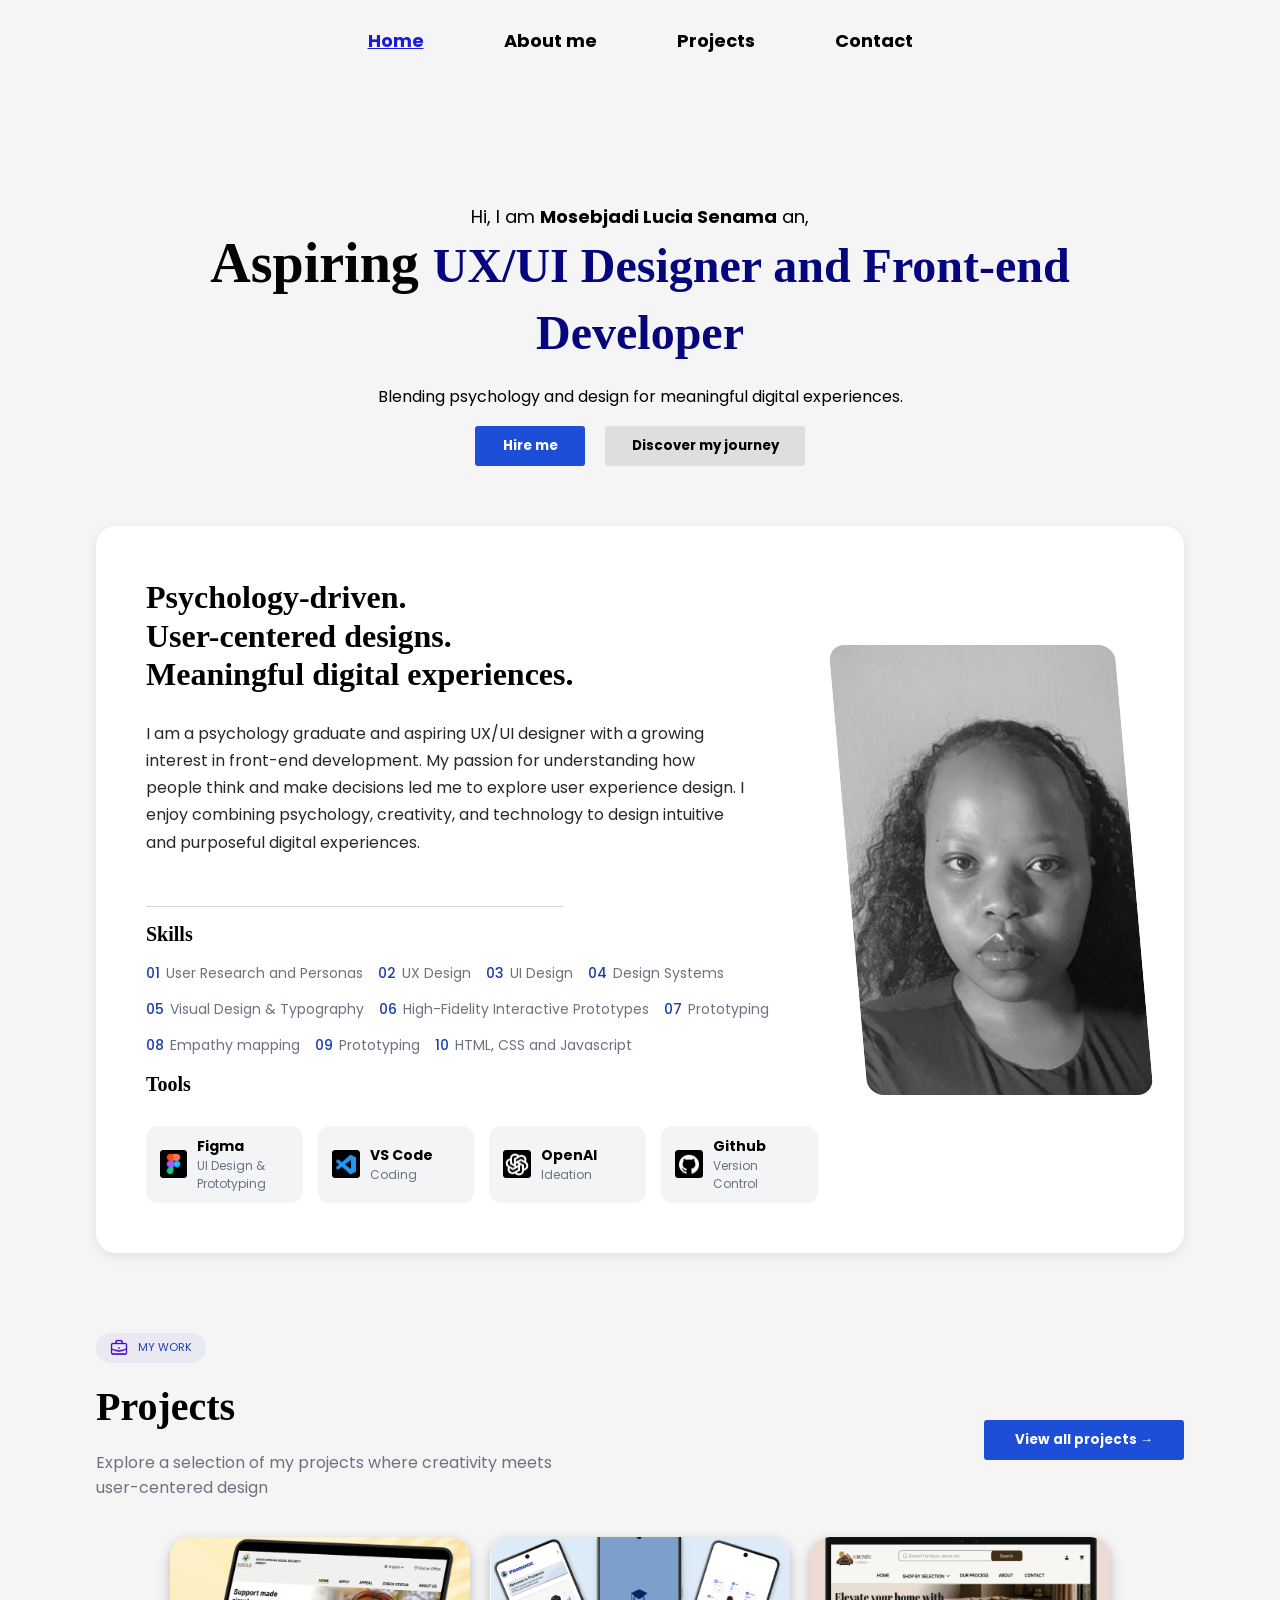
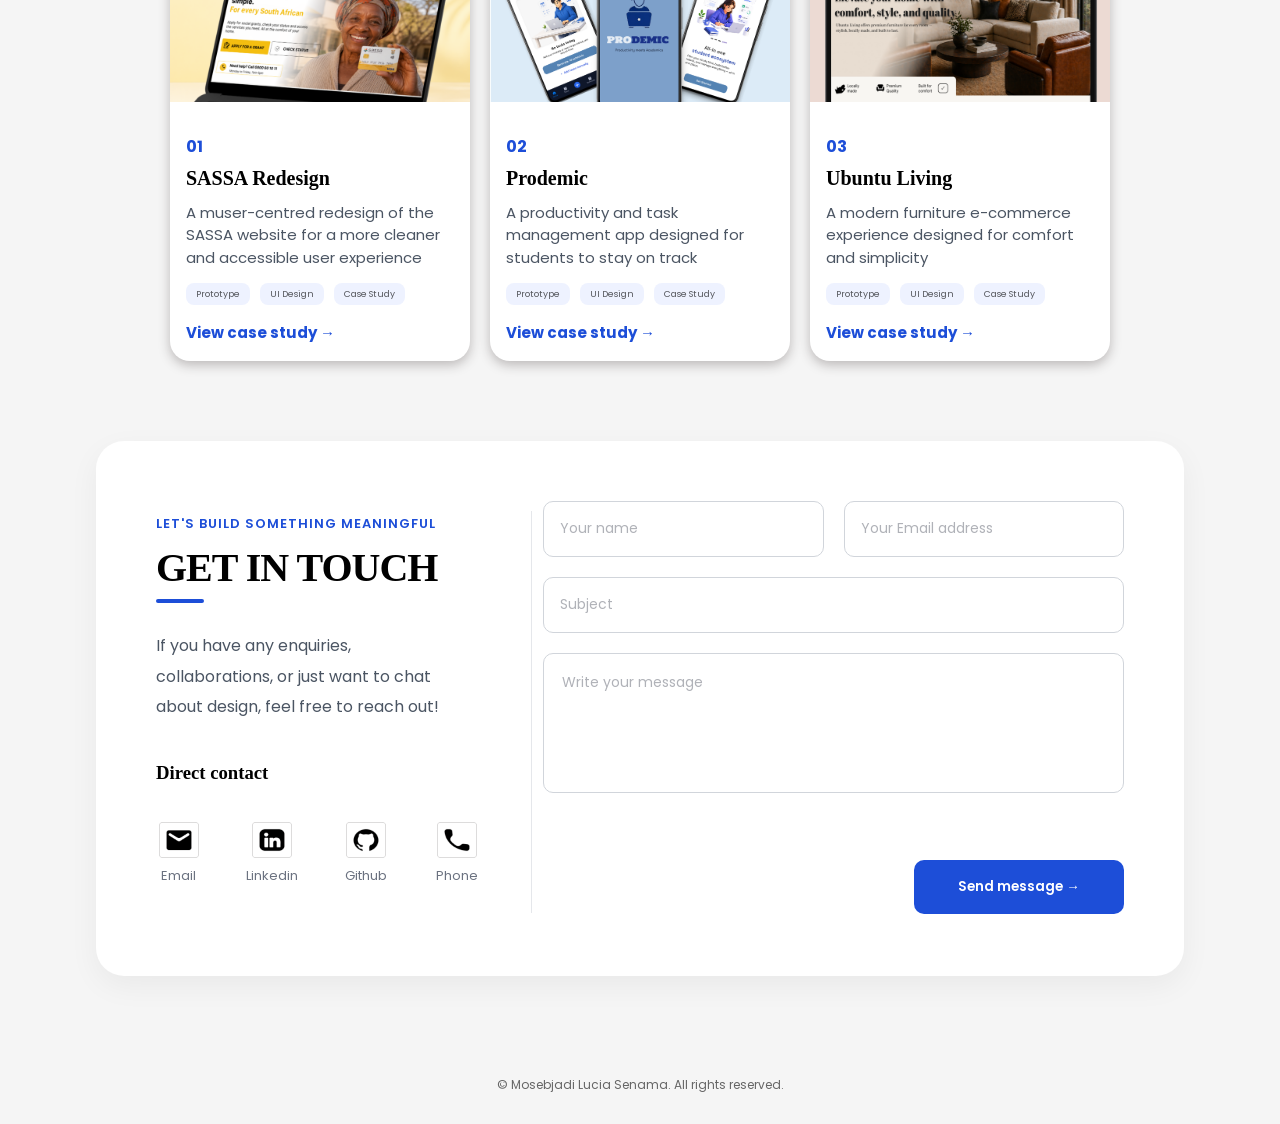
==== commit 679239dd: "Responsive design backup" ====
--- a/index.html
+++ b/index.html
@@ -53,7 +53,10 @@
      I enjoy combining psychology, creativity, and technology to design intuitive and purposeful digital experiences.
   </p>
   <hr class="divider">
+  
+   <h2 class="my-skills">Skills</h2>
   <div class="skills-section">
+  
     <div class="skills-item">
       <span class="numbers">01</span> User Research and Personas
      </div>
@@ -99,6 +102,7 @@
          
   </div>
 <!--tool container-->
+ <h2 class="my-tools">Tools</h2>
 <div class="tool-container">
     <div class="tool-card">
       <img src="assets/images/Figma.png">
@@ -192,7 +196,7 @@
  <p>Case Study</p>
 </div>
   
- <button class="view-casestudy">View case study &#8594</button>
+ <a href="sassa.html"   class="view-casestudy">View case study &#8594</a>
 </div>
 </div>
 <!--PROJECT 2-->
@@ -213,7 +217,7 @@
  <p>Case Study</p>
 </div>
   
- <button class="view-casestudy2">View case study &#8594</button>
+ <a  href="prodemic.html"    class="view-casestudy2">View case study &#8594</a>
 </div>
 </div>
  <!--SASSA PROJECTS-->
@@ -234,7 +238,7 @@
  <p>Case Study</p>
 </div>
   
- <button class="view-casestudy3">View case study &#8594</button>
+ <a  href="e-commerce.html"   class="view-casestudy3">View case study &#8594</a>
 </div>
 </div>
 </div>
--- a/style.css
+++ b/style.css
@@ -161,6 +161,7 @@
    line-height: 1.7; 
    color: #26282c; 
    margin-bottom: 50px;
+
 }
 .divider{
     background-color: #D1D5DB ;
@@ -267,7 +268,11 @@
     
 }
     
-
+.my-skills,
+.my-tools{
+    font-size: 20px;
+    font-family: Georgia, 'Times New Roman', Times, serif;
+}
 .tool-card2 img{
     width: 18px;
     height: 18px;}
@@ -1154,6 +1159,15 @@
     background-color: #1D4ED8;
     color: white;
     width: 200px;
+    height: 40px;
+    text-decoration: none;
+    border-radius: 10px;
+    font-weight: bold;
+
+    text-align: center;
+    display: flex;
+    justify-content: center;
+    align-items: center;
 }
 
 .view-p:hover{
@@ -1311,7 +1325,7 @@
 }
 
 
-/* SASSA PROJECT PAGE*/ 
+/*================================================================================ SASSA PROJECT PAGE ========================*/
 
 .intro-section{
     max-width: 1400px;
@@ -1349,9 +1363,24 @@
 
 }
 
-
-
-.case-hero{
+.laptop-image{
+    display: block;
+     width: 140%;
+     max-width: none;
+
+     position: relative;
+     z-index: 1;
+
+     margin-left: -100px;
+
+     top: 0;
+     margin-top:100px;
+     margin-bottom: -100px;
+}
+
+.sassa-case-hero,
+.case-hero,
+.e-commerce-case-hero{
 
     display: flex;
     justify-content: space-between;
@@ -1366,24 +1395,7 @@
 }
 
 
-.laptop-image{
-   
-     display: block;
-     width: 140%;
-     max-width: none;
-
-     position: relative;
-     z-index: 1;
-
-     margin-left: -100px;
-
-     top: 0;
-     margin-top:100px;
-     margin-bottom: -100px;
-
-   
-   
-}
+
 
 .case-description{
     text-align: left;
@@ -1405,16 +1417,14 @@
 .hero-right{
     flex: 1.6;
     position: relative;
-    transform: none;
+    z-index: 1;
   
   
 }
 
 .blob{
     position: absolute;
-    top: -30px;
-    right: -40px;
-    z-index:0;
+  
    
    
     
@@ -1424,9 +1434,7 @@
 
 .blob img{
 
-  width: 500px;
-  height: 500px;
-  display: block;
+ 
  
 }
 
@@ -1491,8 +1499,8 @@
 }
 
 .role{
-    display: inline;
-    justify-content: center;
+    display: flex;
+    justify-content:center;
 
 }
 
@@ -1566,16 +1574,6 @@
     border-left: 3px solid rgb(209, 163, 10);
     box-shadow: 0 4px 20px rgba(0, 0, 0, 0.04);
    
-}
-
-.goals-section{
-
-   
-    display: grid;
-    grid-template-columns:  repeat(4, 1fr);
-    gap: 20px;
- 
-  
 }
 
 
@@ -2820,1984 +2818,6 @@
 #scroll-up:hover{
     background-color: #4e7bd6;
 
-}
-
-/*=============================================================================================================================================================================
-                                                                                 RESPONSIVE DESIGN 
-================================================================================================================================================================================*/
-
-/*=========================
-TABLET
-===========================*/
-
-
-/*============================================================================================================================================================================
-                                                                     INDEX.HTML
-==============================================================================================================================================================================*/
-
-
-
-@media screen and ( min-width:769px) and (max-width:1024px){
-
-
-    body{
-        font-size: 14px;
-    }
-
-    
-    .hero-section{
-        width: 90%;
-        padding-top: 120px;
-    }
-
-   
-    .about-content{
-        display: flex;
-        flex-direction: row;
-        align-items: flex-start;
-        gap: 30px;
-    }
-
-    
-    .right-side{
-        display: flex;
-        justify-content: center;
-        align-items: flex-start;
-        flex: 0.8;
-    }
-
-    .left-side{
-        flex: 1.4;
-    }
-
-    .about-me{
-        width: 100%;
-    }
-
-    .divider{
-        width: 80%;
-        margin: 25px auto;
-    }
-
-  
-
-    .tool-container{
-        display: grid;
-        grid-template-columns: repeat(2, 1fr);
-        gap: 12px;
-    }
-
-    .tool-card{
-        width: auto;
-        min-width: 140px;
-       
-    }
-
-    .heading1{
-        font-size: 24px;
-    }
-
-    .about-me{
-        width: 280px;
-    }
-
-    .profile-image{
-        max-width: 100%;
-        width: 260px;
-        height: auto;
-       
-    }
-
-    .skills-item,
-    .numbers{
-        font-size: 12px;
-
-    }
-
-    .skills-section{
-        display: grid;
-        grid-template-columns: repeat(3, 1fr);
-        gap: 15px;
-        width: 100%;
-
-    }
-
-    .skills-item{
-        text-align: center;
-    }
-    .project-top{
-        flex-direction: column;
-        gap: 20px;
-        text-align: center;
-    }
-
-    .projects-description{
-        width: 100%;
-        max-width: 700px;
-        margin: auto;
-    }
-
-    .hero-description{
-        font-size: 14px;
-        margin-top: 10px;
-        display: flex;
-        justify-content: center;
-    }
-
-    .contact-card{
-        flex-direction: column;
-        gap: 40px;
-    }
-
-    .contact-card:before{
-        display: none;
-    }
-
-    .contact-left,
-    .input-field{
-        width: 100%;
-    }
-
-    .profile-image{
-    filter: grayscale(0%);
-  
-}
-
-.projects-section{
-    max-width: 90%;
-    margin: 0 auto;
-}
-
-.project-grid{
-    display: grid;
-    grid-template-columns: repeat(3, 1fr);
-    gap: 20px;
-    align-items: center;
-}
-
-.p-description{
-    font-size: 12px;
-    line-height: 1.4;
-}
-.project-title{
-    font-size: 18px;
-}
-
-.p-type p{
-    font-size: 8px;
-    padding: 4px 8px;
-}
-
-.intro{
-    font-size: 16px;
-    margin-bottom: 20px;
-    line-height: 1.5;
-
-}
-
-.featured-projects{
-    font-size: 32px;
-}
-
-.projects-description{
-    font-size: 14px;
-}
-
-.view-casestudy,
-.View-casestudy2,
-.view-casestudy3{
-    font-size: 14px;
-}
-
-.ux-ui{
-    display: flex;
-    justify-content: center;
-    font-size: 34px;
-    line-height: 1.35;
-    margin-bottom: 10px;
-   
-}
-
-.title{
-    font-size: 34px;
-    display: inline;
-}
-
-.project-container{
-    width: 230px;
-  
-  
-
-}
-
-/*============================================================================================================================================================================
-                                                                     ABOUT ME PAGE  TABLET
-==============================================================================================================================================================================*/
-
-.about-me-h1{
-  font-size: 42px;  
-  text-align: center;
-  width: 100%;
-}
-
-
-.about-me-p{
-    text-align: center;
-    width: 100%;
-    max-width: 600px;
-    margin: 0 auto;
-}
-
-.about-me{
-    width: 100%;
-    display: flex;
-    flex-direction: column;
-    align-items: center;
-}
-
-
-.about-me-card2{
-    display: flex;
-    align-items: center;
-    gap: 40px;
-
-    width: 90%;
-    margin: 0 auto;
-
-}
-
-.my-image{
-    width: 100%;
-    display: flex;
-    justify-content: center;
-    flex: 1;
-
-}
-
-.my-image2{
-    width: 100%;
-    max-width: 350px;
-    height: auto;
-}
-
-.right-side-aboutme{
-    width: 100%;
-    flex: 1;
-}
-
-
-.about-me-description{
-    font-size: 14px;
-    line-height: 1.8;
-    width: 90%;
-
-    margin: 0 auto;
-    text-align: center;
-}
-
-/*My story timeline*/
-
-.timeline-item{
-    width: 90%;
-    gap: 20px;
-    padding: 20px;
-}
-
-.timeline-left, 
-.timeline-right{
-    width: 45%;
-}
-
-.timeline-centre{
-    width: 50px;
-}
-
-.design{
-    height: 220px;
-}
-
-.heading2{
-    font-size: 18px;
-}
-
-.timeline-description{
-    font-size: 13px;
-}
-
-.main-line{
-    height: 78%;
-}
-
-/*============================================================================================================================================================================
-                                                                     TABLET PROJECTS PAGE
-==============================================================================================================================================================================*/
-.heading-projects{
-    width: 90%;
-    margin: 120px auto 60px;
-}
-
-.heading{
-    font-size: 42px;
-}
-
-.design-is-not{
-    width: 100%;
-    text-align: center;
-    font-size: 18px;
-}
-
-.heading-projects p{
-    width: 90%;
-    max-width: 700px;
-    text-align: center;
-}
-
-.project-grid1{
-    width: 95%;
-    max-width: 850px;
-
-    gap: 20px;
-    padding: 20px;
-}
-
-.project-information{
-    width: 50%;
-}
-
-.project-title1{
-    font-size: 20px;
-}
-
-.image-project{
-    width: 45%;
-}
-
-.project-description{
-    font-size: 13px;
-}
-
-.project-buttons{
-    flex-wrap: wrap;
-}
-
-.projects-cta{
-    width: 90%;
-    padding: 25px;
-}
-
-.cta-paragraph{
-    font-size: 14px;
-}
-
-
-/*============================================================================================================================================================================
-                                                                     TABLET SASSA CASESTUDY
-==============================================================================================================================================================================*/
-
-
-.intro-section{
-    width: 95%;
-    max-width: 1100px;
-    margin: 0 auto;
-   
-}
-
-.case-hero{
-    display: flex;
-    flex-direction: row;
-    align-items: center;
-    justify-content: center;
-
-    gap: 30px;
-
-    width: 100%;
-    margin: 0 auto;
-
-    padding: 40px;
-
-    text-align: left;
-}
-
-.hero-left{
-    flex: 1;
-}
-
-.hero-right{
-    flex: 1;
-
-    display: flex;
-    justify-content: center;
-    align-items: center;
-}
-
-.laptop-image{
-    width: 100%;
-    max-width: 450px;
-
-    margin: 0  !important;
-    top: auto;
-}
-
-.view-figma{
-    margin-left: 0 !important;
-}
-
-.project1-infor{
-   
-    max-width: 900px;
-
-    margin: 20px auto;
-
-    display: flex;
-    justify-content: center;
-
-    gap: 60px;
-}
-
-.about-sassa{
-   
-    max-width: 900px;
-
-    margin: 80px auto;
-
-    display: grid;
-    grid-template-columns: repeat(2, 1fr);
-
-    gap: 40px;
-}
-
-
-.goals{
-    
-    max-width: 900px;
-    margin: 0 auto;
-}
-
-
-
-.design-process{
-    
-    max-width: 1100px;
-    margin: 80px auto;
-}
-
-.process-grid{
-    
-    width: 100%;
-
-    margin: 0 auto;
-
-    display: grid;
-    grid-template-columns: repeat(3, 1fr);
-
-    gap: 20px;
-}
-
-.process-card{
-    min-height: auto;
-}
-
-.Research-information-section{
-    width: 100%;
-    display: grid;
-    grid-template-columns: repeat(3, 1fr);
-    gap: 15px;
-
-}
-
-.research-cards{
-    width: 100%;
-    max-width: none;
-    box-sizing: border-box;
-}
-
-.all-cards{
-    width: 100%;
-    display: grid;
-    grid-template-columns: repeat(3, 1fr);
-    gap: 15px;
-
-}
-
-
-
-.Persona-cards{
-    width: 100%;
-    max-width: none;
-    box-sizing: border-box;
-   
-}
-
-.persona-info{
-    width: 100%;
-}
-
-.reviews-container{
-   
-    width: 100%;
-    max-width: 900px;
-    margin: 0 auto;
-
-    display: grid;
-    grid-template-columns: repeat(2, 1fr);
-    gap: 20px;
-    height: auto;
-}
-
-.wireframes{
-    display: grid;
-    grid-template-columns: repeat(4, 1fr);
-    gap: 15px;
-}
-
-.wireframes-img{
-    width: 100%;
-}
-
-.screens-card{
-    display: grid;
-    grid-template-columns: repeat(2, 1fr);
-    gap: 20px;
-}
-
-.screens-card img{
-    width: 100%;
-    height: auto;
-}
-
-.phone-review, 
-.circle-1, 
-.circle-2,
-.circle-3{
-    display: none;
-}
-
-.review-1, 
-.review-2, 
-.review-3, 
-.review-4{
-
-   position: static;
-   width:100%;
-   max-width: none;
-   min-height: 180px;
-
-   padding: 20px;
-   box-sizing: border-box;
-   
-}
-
-.phone-avatar{
-    width: 50px;
-    height: 50px;
-}
-
-.project1-infor{
-    display: flex;
-    justify-content: center;
-    align-items: center;
-    margin: 0 auto;
-}
-.user-persona1{
-    width: 40%;
-}
-
-.Persona-cards{
- width: 100%;
- max-width: 250px;
-
-}
-
-
-
-
-.sassa-page{
-    width: 100%;
-    max-width: 1000px;
-
-    margin-left: auto;
-    margin-right: auto;
-    box-sizing: border-box;
-    border: 2px solid red;
-}
-
-
-.review-1,
-.review-2,
-.review-3,
-.review-4{
-    position: static;
-}
-
-.review-1 img,
-.review-2 img,
-.review-3 img, 
-.review-4 img{
-
-    position: static;
-    width: 60px;
-    height: 60px;
-
-    margin-bottom: 10px;
-
-}*/
-
-/*============================================================================================================================================================================
-                                                                   PRODEMIC TABLET
-==============================================================================================================================================================================*/
-.intro-section{
-    width: 95%;
-    margin: 0 auto;
-}
-
-.case-hero{
-    display: flex;
-    flex-direction: row;
-    align-items: center;
-    justify-content: space-between;
-
-    gap: 30px;
-    padding: 40px;
-}
-
-.hero-left,
-.hero-right3{
-    flex: 1;
-    min-width: 0;
-}
-
-.prodemic-website2,
-.sassa-w2{
-    font-size: 70px;
-    line-height: 0.95;
-    margin: 0;
-}
-
-.hero-right3{
-
-    min-width: 0;
-    width: 100%;
-}
-
-.case-description{
-    font-size: 15px;
-    max-width: 300px;
-}
-
-.view-figma2{
-    margin: 25px 0 0 0;
-}
-
-.prodemic-image{
-    width: 100%;
-    max-width: 400px;
-    height: auto;
-    
-}
-
-.circle{
-    width: 350px;
-    height: 350px;
-
-    top: 65%;
-}
-
-.design-line{
-    display: none;
-}
-
-.project3-infor{
-    width: 95%;
-    margin: 30px auto;
-
-    display: flex;
-    justify-content: center;
-    gap: 30px;
-}
-
-.about-sassa{
-    width: 95%;
-    margin: 80px auto;
-
-    display: grid;
-    grid-template-columns: repeat(2, 1fr);
-    gap: 30px;
-}
-
-
-.analysis-section{
-    width: 95%;
-    margin: 0 auto;
-    
-    
-}
-
-
-.image-card{
-    margin: auto;
-}
-
-.whole-infor-card{
-    width: 100%;
-}
-
-.user-persona-prodemic{
-    width: 95%;
-    margin: 0 auto;
-
-    display: flex;
-    flex-direction: column;
-    height: auto;
-}
-
-.user-persona-card{
-    width: 100%;
-    height: auto;
-}
-
-.persona-content{
-    display: grid;
-    grid-template-columns: repeat(2, 1fr);
-    gap: 15px;
-}
-
-.section-screens{
-    width: 95%;
-    margin: 0 auto;
-
-    display: grid;
-    grid-template-columns: repeat(4, 1fr);
-    gap: 15px;
-}
-
-.ui-screens{
-    width: 100%;
-    height: auto;
-}
-
-.screen-description{
-    width: 95%;
-    margin: 20px auto;
-    text-align: center;
-}
-
-
-.info-item-3{
-    width: auto;
-    min-height: 120px;
-    padding: 20px;
-}
-
-.analysis-image{
-    width: 85%;
-    display: block;
-    margin: 0 auto;
-}
-
-.app-infor{
-    display: grid;
-    grid-template-columns:100px 180px 180px;
-    gap: 40px;
-    align-items: center;
-}
-
-.app-logo-div{
-    text-align: center;
-    
-}
-
-.list-name{
-    min-height: 90px;
-   
-}
-.prodemic-page{
-    width: 95%;
-    max-width: 1200px;
-    margin: 0 auto;
-}
-
-/*============================================================================================================================================================================
-                                                                    E-COMMERCE TABLET
-==============================================================================================================================================================================*/
-.case-hero{
-    flex-direction: column;
-    text-align: center;
-    padding: 40px;
-}
-
-.hero-left{
-    width: 100%;
-}
-
-.hero-right2{
-    min-width: auto;
-    width: 100%;
-}
-.prodemic-website3,
-.sassa-w3{
-    width: 100%;
-    font-size: 60px;
-    text-align: center;
-}
-
-.case-description{
-    margin: 0 auto;
-    text-align: center;
-}
-
-.view-figma3{
-    margin: 30px auto;
-    display: block;
-}
-
-.ubuntu-image3{
-    width: 100%;
-    max-width: 700px;
-    margin: 0;
-}
-
-.mock-img2{
-    margin: 0;
-}
-
-.project1-infor{
-    gap: 60px;
-    height: auto;
-    padding: 20px;
-}
-
-.about-sassa{
-    width: 90%;
-    gap: 40px;
-}
-
-
-.goal-card4{
-   width: auto;
-}
-
-.design-process-section{
-    display: grid;
-    grid-template-columns: repeat(2, 1fr);
-    gap: 20px;
-    height: auto;
-}
-
-.design-line-4{
-    display: none;
-}
-
-.info-item-4{
-    width: auto;
-}
-
-.user-persona-prodemic{
-    flex-direction: column;
-    align-items: center;
-}
-
-.user-persona-card{
-    width: 90%;
-}
-
-.persona-content{
-    grid-template-columns: repeat(2, 1fr);
-}
-
-.screens-card{
-    display: grid;
-    grid-template-columns: repeat(2, 1fr);
-    gap: 30px;
-}
-
-.screens-card img{
-    width: 100%;
-    max-width: 350px;
-    margin: 0 auto;
-    display: block;
-}
-
-.about-e-commerce-p,
-.about-project-container3{
-    margin-left: 0;
-    width: 90%;
-    margin-right: auto;
-    margin-left: auto;
-}
-}
-
-
-/*=========================
-MOBILE
-===========================*/
-
-/*============================================================================================================================================================================
-                                                                     MOBILE INDEX.HTML
-==============================================================================================================================================================================*/
-
-
-
-@media screen  and (max-width:768px){
-
-
-
-.hero-section{
-  width: 95%;
-  max-width: 500px;
-  margin: 0 auto 50px;
-  padding: 80px 20px 0;
-  text-align: center;
-}
-
-.navbar a{
-    font-size: 14px;
-    color: white;
-
-}
-
-.navbar a.active{
-    background: white;
-    color: #0f4fa8;
-    padding: 12px 16px;
-    border-radius: 10px;
-
-    display: block;
-    width: 200px;
-    text-decoration: none;
-
-}
-
-
-.intro{
-    font-size: 14px !important;
-    margin-bottom: 20px;
-    line-height: 1.5;
-
-}
-
-.ux-ui{
-    font-size: 22px !important;
-    line-height: 1.3;
-    margin-top: 40px;
-   
-}
-
-.title{
-    font-size: 22px !important;
-}
-
-
-.hero-description{
-    font-size: 12px;
-    line-height: 1.6;
-    width: 95%;
-    margin: auto;
-}
-
-
-.buttons{
-    flex-direction: column;
-    align-items: center;
-    gap: 12px;
-}
-
-.hireme,
-.discover{
-    width: 100%;
-    max-width: 280px;
-}
-
-.about-card{
-    width: 90%;
-    max-width: 360px;
-    padding: 20px;
-    margin:0 auto;
-}
-
-.about-content{
-    display: flex;
-    flex-direction: column;
-    align-items: center;
-    text-align: center;
-}
-
-.heading1{
-    font-size: 16px !important;
-    text-align: center;
-}
-
-.about-me{
-   font-size: 12px;
-   margin: auto;
-   max-width: 280px;
-   margin: 0 auto 20px;
-   text-align: center;
-   line-height: 1.6;
-
-}
-
-.divider{
-    width: 100%;
-}
-
-.skills-section{
-   display: grid;
-   grid-template-columns: repeat(2, 1fr);
-   gap: 10px;
-   width: 100%;
-   text-align: center;
-}
-
-.skills-item{
-    font-size: 10px !important;
-    text-align: left;
-}
-
-.tool-container{
-    display: grid !important;
-    grid-template-columns: repeat(2, 1fr);
-    gap: 8px;
-   
-}
-
-.tool-card{
-   padding: 6px;
-   
-   
-}
-
-.tool-card img{
-    width: 20px;
-    height: 20px;
-}
-
-.tool-info{
-    text-align: center;
-}
-
-.tool-info h4{
-    font-size: 10px;
-}
-
-.tool-info p {
-    font-size: 9px;
-}
-.right-side{
-    width: 100%;
-}
-
-.profile-image{
-    width: 140px;
-    height: auto;
-    margin: 20px auto 0;
-    display: block;
-}
-
-.projects-section{
-    width: 95%;
-}
-
-.featured-projects{
-    font-size: 30px;
-}
-
-.project-description{
-    width: 100%;
-}
-
-.project-grid{
-    flex-direction: column;
-    align-items: center;
-    gap: 50px;
-    margin-top: 80px;
-
-}
-
-.project-container{
-    width: 100%;
-    max-width: 360px;
-}
-
-.image-p{
-    height: auto;
-}
-
-.view-all-p{
-    width: 100%;
-    max-width: 260px;
-}
-
-.contact-card{
-    width: 95%;
-    padding: 20px;
-    flex-direction: column;
-    gap: 15px;
-    margin: 20px auto;
-}
-
-
-.contact-card:before{
-    display: none;
-
-}
-.project-top{
-    display: flex;
-    flex-direction: column;
-    align-items: center;
-    text-align: center;
-    gap: 15px;
-}
-.contact-left,
-.input-field{
-    width: 100%;
-}
-
-.get-in-touch{
-    font-size: 30px;
-}
-
-.contact-description{
-    width: 100%;
-    margin-bottom: 15px;
-}
-
-.dc{
-    margin-bottom: 10px;
-    margin-top: 20px;
-}
-
-.icons{
-    justify-content: center;
-    gap: 20px;
-    flex-wrap: wrap;
-  
-}
-
-.contact-left{
-    margin-bottom: 0 !important;
-  
-}
-
-.input-field{
-    margin-top: 0 !important;
-   
-}
-.top-inputs{
-    flex-direction: column;
-    gap: 15px;
-}
-
-.send-message{
-    width: 100%;
-    align-self: center;
-    margin-top: 10px;
-}
-
-.footer-1{
-    text-align: center;
-    padding: 20px;
-}
-.project-info{
-    text-align: center;
-}
-
-.p-type{
-    justify-content: center;
-}
-.input-field input::placeholder,
-.message::placeholder{
-    font-size: 12px;
-
-}
-
-
-
-.menu-toggle{
-    display: block;
-    position: fixed;
-    top: 20px;
-    right: 20px;
-    z-index: 9999;
-
-    background: #F5F5F5;
-    width: 50px;
-    height: 50px;
-    color: black;
-
-    border: 2px;
-    border-radius: 10px;
-    font-size: 30px;
-    cursor: pointer;
-
-}
-
-.navbar{
-    position: fixed;
-    top: 0;
-    left: -300px;  /*hiddden off screen*/
-
-    width: 220px;
-    height: 100vh;
-
-    background: #054672;
-
-    display: flex;
-    flex-direction: column;
-
-    justify-content: flex-start;
-    align-items: flex-start;
-
-    padding-top: 100px;
-    padding-left: 30px;
-    gap: 30px;
-
-    transition: 0.3s ease;
-
-    z-index: 1001;   
-}
-
-.navbar.show{
-    left: 0;
-}
-
-.divider{
-    display: none;
-}
-
-.heading1{
-    font-size: 16px !important;
-}
-
-.contact-left{
-    text-align: center;
-}
-
-.p-description{
-    font-size: 12px;
-}
-
-.View-casestudy2{
-    font-size: 9px;
-}
-.icons{
-    display: flex;
-    justify-content: center;
-    align-items: center;
-    margin: 0 auto;
-    gap: 10px;
-    flex-wrap: nowrap;
-    margin-top: 0 !important;
-}
-
-.icon{
-    width: 24px;
-    height: 24px;
-
-}
-
-.contact-item{
-    width: 50px;
-    text-align: center;
-}
-
-.icon-name{
-    font-size: 12px;
-}
-
-.input{
-    height: 45px;
-} 
-.profile-image{
-    filter: grayscale(0%);
-}
-
-.footer-1{
-    margin-top: 10px;
-}
-
-/*============================================================================================================================================================================
-                                                                     ABOUT ME PAGE
-==============================================================================================================================================================================*/
-
-.about-me-h1{
- font-size: 32px;  
- text-align: center; 
-}
-
-.about-me-p{
-    text-align: center;
-    font-size: 14px;
-    padding: 0 20px;
-    margin-top: -20px;
-}
-
-.about-me-card2{
-    width: 90%;
-    padding: 20px;
-    flex-direction: column;
-    gap: 20px;
-}
-
-
-.my-image{
-    width: 100%;
-    display: flex;
-    justify-content: center;
-
-}
-
-.my-image2{
-    width: 100%;
-    max-width: 500px;
-    height: auto;
-}
-
-.right-side-aboutme{
-    width: 100%;
-}
-
-.about-me-description{
-    font-size: 14px;
-    text-align: center;
-    line-height: 1.8;
-
-    width: 90%;
-    margin: 0 auto;
-    line-height: 1.8;
-}
-
-
-/*My story timeline*/
-
-.my-story-h2{
-    font-size: 40px;
-}
-
-.main-line{
-    display: none;
-}
-
-
-.timeline-item{
-    flex-direction: column;
-    width: 95%;
-    padding: 20px;
-    gap: 20px;
-    text-align: center;
-
-    order: 1;
-    width: 100%;
-    margin-bottom: 60px;
-
-}
-
-.timeline-right{
-    order: 2;
-    width: 100%;
-}
-
-
-.timeline-right,
-.timeline-left{
-    width: 100%;
-}
-
-.timeline-centre{
-    display: none;
-}
-
-.design{
-    width: 90%;
-    height: auto;
-    margin: 0 auto;
-    display: block;
-}
-
-.heading1{
-    font-size: 24px;
-}
-
-.heading2{
-    font-size: 18px;
-}
-
-.timeline-description{
-    font-size: 14px;
-}
-
-.year{
-    margin: 0 auto;
-    padding: 8px 16px;
-    font-size: 14px;
-}
-
-
-
-/*============================================================================================================================================================================
-                                                                     MOBILE PROJECTS PAGE
-==============================================================================================================================================================================*/
-
-.heading-projects{
-    margin-top: 120px;
-    width: 95%;
-
-    margin-left: auto;
-    margin-right: auto;
-    text-align: center;
-}
-
-.heading{
-    font-size: 38px;
-}
-
-.design-is-not{
-    display: block;
-    width: 100%;
-    text-align: center;
-    font-size: 16px;
-    line-height: 1.5;
-}
-
-.heading-projects p{
-    width: 100%;
-    font-size: 14px;
-    line-height: 1.7;
-    text-align: center;
-}
-
-/*PROJECT CARDS*/
-.project-grid1{
-    width: 100%;
-    padding: 0 15px;
-    box-sizing: border-box;
-
-    display: flex;
-    flex-direction: column;
-    align-items: center;
-    gap: 30px;
-}
-
-.project-container1{
-    flex-direction: column;
-    width: 95%;
-    max-width: 500px;
-    padding: 20px;
-    gap: 20px;
-    margin: 0 auto;
-    justify-content: center;
-    align-items: center;
-}
-
-.project-information{
-    width: 100%;
-    text-align: center;
-}
-
-.image-project{
-    width: 100%;
-    max-width: 300px;
-    height: auto;
-    margin: 0 auto;
-    display: block;
-    
-}
-
-.title-row{
-    justify-content: center;
-    flex-wrap: wrap;
-    gap: 10px;
-}
-
-.project-title1{
-    font-size: 22px;
-}
-
-.project-description{
-    max-width: 100%;
-    font-size: 15px;
-}
-
-.p-type{
-    justify-content: center;
-}
-
-
-.project-buttons{
-    flex-direction: column;
-    align-items: center;
-    gap: 15px;
-}
-
-.view-p{
-    width: 100%;
-    max-width: 280px;
-}
-
-
-/*BOTTOM CTA*/
-
-.projects-cta{
-    width: 95%;
-    max-width: 500px;
-    flex-direction: column;
-    text-align: center;
-    gap: 20px;
-}
-
-.left-cta{
-    flex-direction: column;
-}
-
-.cta-paragraph{
-    margin-top: 10px;
-}
-
-.lets-work{
-    display: inline;
-}
-
-
-
-/*============================================================================================================================================================================
-                                                                     MOBILE SASSA CASESTUDY
-==============================================================================================================================================================================*/
-
-.case-hero{
-   width: 92%;
-   margin: 0 auto;
-
-   display: flex;
-   flex-direction: column;
-
-   align-items: center;
-   justify-content: center;
-
-   text-align: center;
-
-   padding: 20px;
-   box-sizing: border-box;
-}
-
-.hero-left,
-.hero-right, 
-.hero-right2,
-.hero-right3{
-    width: 100%;
-    max-width: 0;
-}
-
-.sassa-website,
-.sassa-w{
-    font-size: 42px;
-    line-height: 1.1;
-}
-
-.laptop-image{
-    width: 100%;
-    max-width: 300px;
-
-    margin: 20px auto 0 auto !important;
-    display: block;
-
-    margin-left: 0 !important;
-    margin-right: 0 !important;
-
-}
-
-.view-figma,
-.view-figma2,
-.view-figma3{
-    margin: 20px auto;
-    display: block;
-    margin-left: 0 !important;
-    margin-right: 0 !important;
-}
-
-.project1-infor{
-    width: 95%;
-    display: flex;
-    flex-wrap: wrap;
-
-    justify-content: center;
-    align-items: center;
-
-    gap: 20px;
-
-    margin: 20px auto;
-}
-
-.project1-infor,
-.project3-infor{
-    flex-direction: column;
-    gap: 20px;
-    min-height: auto;
-    padding: 20px;
-}
-
-.about-sassa{
-    width: 95%;
-    margin: 60px auto;
-
-    display: flex;
-    flex-direction: column;
-
-    align-items: center;
-    justify-content: center;
-
-    text-align: center;
-}
-
-
-
-.goal-card,
-.goal-card-2,
-.goal-card4{
-    width: 100%;
-}
-
-.process-grid{
-    grid-template-columns: 1fr;
-}
-
-.Research-information-section{
-    flex-direction: column;
-    align-items: center;
-}
-
-.research-cards{
-    width: 90%;
-}
-
-.all-cards{
-    flex-direction: column;
-    align-items: center;
-}
-
-.Persona-cards{
-    margin:0 auto;
-    text-align: left;
-}
-
-
-.reviews-container{
-    display: flex;
-    flex-direction: column;
-    gap: 20px;
-    height: auto;
-}
-.circle,
-.circle4, 
-.blob{
-    display: none;
-}
-
-.about-project-container3,
-.app-infor, 
-.h2-screens,
-.screen-description{
-    margin-left: 0;
-}
-
-.circle-1,
-.circle-2,
-.circle-3,
-.phone-review{
-    display: none;
-}
-
-.review-1,
-.review-2,
-.review-3,
-.review-4{
-    position: static;
-    width: 90%;
-    height: auto;
-    margin: 0 auto;
-}
-
-.wireframes{
-    flex-direction: column;
-    align-items: center;
-}
-
-.wireframes-img{
-    width: 90%;
-}
-
-.user-reviews-section{
-    display: flex;
-    flex-direction: column;
-    align-items: center;
-}
-
-.screens-card{
-    flex-direction: column;
-    align-items: center;
-}
-
-.screens-card img{
-    width: 100%;
-    max-width: 350px;
-}
-
-.reflection-section{
-    width: 95%;
-}
-
-.h2-about{
-    font-size: 26px;
-}
-
-.goals,
-.about-sassa,
-.design-process,
-.user-research,
-.user-Personas-section,
-.user-reviews-section,
-.wireframes,
-.final-ui-section,
-.reflection-section{
-    width: 95% !important;
-    max-width: 600px !important;
-    margin: 0 auto !important;
-    text-align: center !important;
-    margin-left: auto !important;
-    margin-right: auto !important;
-}
-
-.process-grid,
-.Research-information-section,
-.all-cards,
-.wireframes,
-.screens-card{
-    display: flex;
-    justify-content: center;
-    align-items: center;
-    flex-wrap: wrap;
-    margin: 0 auto;
-}
-
-
-.h2-about,
-.h2-about3,
-.design-process h2,
-.user-Personas-section h2,
-.user-reviews-section h2,
-.final-ui-section h2,
-.reflection-section h2{
-    text-align: center;
-
-}
-
-.about-project-container,
-.about-project-container2{
-    width: 100% !important;
-    max-width: 100% !important;
-}
-    
-/*============================================================================================================================================================================
-                                                                     PRODEMIC
-==============================================================================================================================================================================*/
-.case-hero{
-    flex-direction: column;
-    text-align: center;
-    padding: 20px;
-}
-
-.hero-right{
-    margin-top: 20px;
-}
-
-.prodemic-image{
-    width: 100%;
-    max-width: 280px;
-    height: auto;
-}
-
-.about-sassa-g{
-     display: flex;
-    flex-direction: column;
-     gap: 15px;
-
-    width: 100%;
-}
-
-
-.design-process-section{
-    grid-template-columns: 1fr;
-    gap: 15px;
-}
-
-.analysis-section{
-    flex-direction: column;
-    align-items: center;
-}
-
-.whole-infor-card{
-    width: 100%;
-}
-
-.app-infor{
-    grid-template-columns: 1fr;
-}
-
-
-.user-persona-prodemic{
-    flex-direction: column;
-}
-
-.user-persona-card{
-    width: 100%;
-}
-
-.whole-section-cards{
-    grid-template-columns: 1fr;
-}
-
-.section-screens{
-    display: grid;
-    grid-template-columns: repeat(2, 1fr);
-    gap: 10px;
-}
-
-.ui-screens{
-    
-    width: 100%;
-    max-width: 140px;
-    margin: 0 auto;}
-
-
-
-.image-card,
-.whole-infor-card{
-    width: 100%;
-}
-
-.about-project-container3,
-.about-sassa-g,
-.design-process-section,
-.competitor-analysis-whole-section,
-.user-persona-prodemic{
-    width: 95%;
-    margin: 0 auto;
-}
-
-.about-sassa{
-    display: flex;
-    flex-direction: column;
-    gap: 20px;
-}
-
-.design-process-section{
-    display: grid;
-    grid-template-columns: repeat(2, 1fr);
-    gap: 10px;
-    width: 95%;
-    margin: 0 auto;
-}
-
-.section-screens{
-    display: grid;
-    grid-template-columns: repeat(2,1fr);
-    gap: 15px;
-}
-
-.goals-card-2,
-.info-item-3{
-    width: auto;
-    min-height: 120px;
-}
-
-}
-/*============================================================================================================================================================================
-                                                                    E-COMMERCE MOBILE
-==============================================================================================================================================================================*/
-.case-hero{
-    flex-direction: column;
-    padding: 30px 20px;
-    text-align: center;
-}
-
-.hero-left{
-    width: 100%;
-}
-
-.prodemic-website3,
-.sassa-w3{
-    font-size: 42px;
-    width: 100%;
-    text-align: center;
-}
-
-.case-description{
-    max-width: 100%;
-    text-align: center;
-    font-size: 16px;
-}
-
-.view-figma3{
-    margin: 20px auto;
-    display: block;
-}
-
-.hero-right2{
-   min-width: unset;
-   width: 100%;
-}
-
-.ubuntu-image3{
-    width: 100%;
-    margin: 0;
-}
-
-.mock-img2{
-    margin: 0;
-}
-
-.blob{
-    overflow: hidden;
-}
-
-.project-infor{
-    flex-wrap: wrap;
-    gap: 20px;
-    height: auto;
-    padding: 20px;
-}
-
-.about-sassa{
-    flex-direction: column;
-    gap: 20px;
-    width: 90%;
-}
-
-.about-project-container,
-.about-project-container2{
-    width: 100%;
-}
-
-
-
-.goal-card4{
-    width: auto;
-}
-
-.design-process-section{
-    display: grid;
-    grid-template-columns: repeat(2, 1fr);
-    gap: 15px;
-   
-}
-
-.design-line-4{
-    display: none;
-}
-
-.info-item-4{
-    width: auto;
-}
-* {
-    font-family:poppins;
 }
 
 body{
@@ -6082,25 +4102,8 @@
     padding: 60px 60px 20px 60px;
 }
 
-
-.laptop-image{
-   
-     display: block;
-     width: 140%;
-     max-width: none;
-
-     position: relative;
-     z-index: 1;
-
-     margin-left: -100px;
-
-     top: 0;
-     margin-top:100px;
-     margin-bottom: -100px;
-
-   
-   
-}
+   
+     
 
 .case-description{
     text-align: left;
@@ -6132,9 +4135,7 @@
     top: -30px;
     right: -40px;
     z-index:0;
-   
-   
-    
+
     transform: rotate(-50deg);
  
 }
@@ -6225,7 +4226,7 @@
     border-bottom: 1px solid rgb(194, 194, 194);
     width: fit-content;
     height: 80px;
-    align-items: center;
+    align-items: center;}
    
 
 /*ABOUT SASSA PROJECT*/
@@ -7223,13 +5224,6 @@
 }
 
 
-
-
-
-
-
-
-
 /*UBUNTU LIVING CASE STUDY*/
 
 .ui-case-study3{
@@ -7497,6 +5491,12 @@
     margin-top: 100px;
 }
 
+.view-casestudy2,
+.view-casestudy,
+.view-casestudy3{
+    text-decoration: none;
+}
+
 
 
 /*=============================================================================================================================================================================
@@ -7524,7 +5524,10 @@
     
     .hero-section{
         width: 90%;
-        padding-top: 120px;
+        max-width: 900px;
+        margin: 40px auto 80px;
+        padding-top: 40px;
+        text-align: center;
     }
 
    
@@ -7575,7 +5578,8 @@
     }
 
     .about-me{
-        width: 280px;
+        width: 100%;
+        max-width: none;
     }
 
     .profile-image{
@@ -7615,10 +5619,11 @@
     }
 
     .hero-description{
-        font-size: 14px;
-        margin-top: 10px;
-        display: flex;
-        justify-content: center;
+        font-size: 15px;
+        max-width: 550px;
+        margin: 15px auto;
+        line-height: 1.7;
+        text-align: center;
     }
 
     .contact-card{
@@ -7643,12 +5648,13 @@
 .projects-section{
     max-width: 90%;
     margin: 0 auto;
+    margin-top: 80px;
 }
 
 .project-grid{
     display: grid;
     grid-template-columns: repeat(3, 1fr);
-    gap: 20px;
+    gap: 30px;
     align-items: center;
 }
 
@@ -7666,18 +5672,18 @@
 }
 
 .intro{
-    font-size: 16px;
+    font-size: 18px;
     margin-bottom: 20px;
     line-height: 1.5;
 
 }
 
 .featured-projects{
-    font-size: 32px;
+    font-size: 42px;
 }
 
 .projects-description{
-    font-size: 14px;
+    font-size: 18px;
 }
 
 .view-casestudy,
@@ -7686,17 +5692,21 @@
     font-size: 14px;
 }
 
+.image-p{
+    height: 180px;
+    object-fit: cover;
+}
 .ux-ui{
-    display: flex;
-    justify-content: center;
-    font-size: 34px;
-    line-height: 1.35;
+    display: block;
+    font-size: 42px;
+    line-height: 1.2;
     margin-bottom: 10px;
+    text-align: center;
    
 }
 
 .title{
-    font-size: 34px;
+    font-size: 42px;
     display: inline;
 }
 
@@ -7872,27 +5882,13 @@
 ==============================================================================================================================================================================*/
 
 
-.intro-section{
-    width: 95%;
-    max-width: 1100px;
-    margin: 0 auto;
-   
-}
-
-.case-hero{
-    display: flex;
-    flex-direction: row;
-    align-items: center;
-    justify-content: center;
-
+.sassa-case-hero{
+    display: flex;
+    align-items: center;
+    justify-content: space-between;
     gap: 30px;
 
-    width: 100%;
-    margin: 0 auto;
-
     padding: 40px;
-
-    text-align: left;
 }
 
 .hero-left{
@@ -7901,134 +5897,194 @@
 
 .hero-right{
     flex: 1;
-
-    display: flex;
-    justify-content: center;
-    align-items: center;
+    display: flex;
+    justify-content: center;
+    align-items: center;
+}
+
+.sassa-website,
+.sassa-w{
+    font-size: 70px;
+    line-height: 1;
+}
+
+.case-description{
+    font-size: 16px;
+   max-width: 350px;
 }
 
 .laptop-image{
     width: 100%;
-    max-width: 450px;
-
-    margin: 0  !important;
-    top: auto;
+    max-width: 420px;
+
+    margin: 0;
+}
+
+.blob img{
+    width: 350px;
+    height: 350px;
 }
 
 .view-figma{
-    margin-left: 0 !important;
+    margin-left: 0;
 }
 
 .project1-infor{
-   
-    max-width: 900px;
-
-    margin: 20px auto;
-
-    display: flex;
-    justify-content: center;
-
-    gap: 60px;
-}
-
+    width: 95%;
+    margin: 40px auto;
+
+    display: grid;
+    grid-template-columns: repeat(4, 1fr);
+    gap: 20px;
+
+    text-align: center;
+}
+
+.info-item-3,
+.info-item1{
+    width: 100%;
+
+}
+
+.project1-info{
+text-align: center;
+    display: flex;
+    justify-content: center;
+    align-items: center;}
+}
 .about-sassa{
-   
-    max-width: 900px;
-
+    width: 95%;
     margin: 80px auto;
 
     display: grid;
+    grid-template-columns: 1fr 1fr;
+    gap: 30px;
+}
+
+.about-project-container,
+.about-project-container2{
+    width: 100%;
+}
+
+.goals{
+    width: 95%;
+    margin: 80px auto;
+
+}
+
+.goals-section{
+    display:grid;
     grid-template-columns: repeat(2, 1fr);
-
-    gap: 40px;
-}
-
-
-.goals{
-    
-    max-width: 900px;
+    gap: 15px;
+
+    width: 95%;
     margin: 0 auto;
 }
 
-
+.goal-card{
+    width: 100%;
+    box-sizing: border-box;
+}
 
 .design-process{
-    
-    max-width: 1100px;
+    width: 95%;
     margin: 80px auto;
 }
 
 .process-grid{
-    
-    width: 100%;
-
-    margin: 0 auto;
-
     display: grid;
     grid-template-columns: repeat(3, 1fr);
-
     gap: 20px;
+    width: 100%;
+    
 }
 
 .process-card{
-    min-height: auto;
+    width: 100%;
+}
+
+.research-section{
+    width: 95%;
+    margin: 80px auto;
 }
 
 .Research-information-section{
-    width: 100%;
     display: grid;
     grid-template-columns: repeat(3, 1fr);
-    gap: 15px;
+    gap: 60px;
 
 }
 
 .research-cards{
     width: 100%;
-    max-width: none;
-    box-sizing: border-box;
+    
+}
+
+.user-Personas-section{
+    width: 95%;
+    margin:80px auto;
 }
 
 .all-cards{
-    width: 100%;
     display: grid;
     grid-template-columns: repeat(3, 1fr);
-    gap: 15px;
-
-}
-
-
+    gap: 20px;
+}
 
 .Persona-cards{
     width: 100%;
-    max-width: none;
-    box-sizing: border-box;
-   
-}
-
-.persona-info{
-    width: 100%;
-}
+}
+
+.user-reviews-section{
+    width: 95%;
+    margin: 80px auto;
+}
+
+
 
 .reviews-container{
-   
-    width: 100%;
-    max-width: 900px;
-    margin: 0 auto;
-
     display: grid;
     grid-template-columns: repeat(2, 1fr);
     gap: 20px;
+
     height: auto;
-}
-
-.wireframes{
-    display: grid;
-    grid-template-columns: repeat(4, 1fr);
-    gap: 15px;
+    transform: none;}
+
+
+.circle-1, 
+.circle-2,
+.circle-3{
+    display: none;
+}
+
+
+.phone-review{
+    display: none;
+}
+
+.review-1,
+.review-2, 
+.review-3,
+.review-4{
+    position: static;
+    width: 100%;
+    height: auto;
+    margin: 0;
+}
+
+
+.wireframes-section{
+    width: 95%;
+    margin: 80px auto;
 }
 
 .wireframes-img{
     width: 100%;
+}
+
+.final-ui-section{
+    width: 95%;
+    margin: 80px auto;
 }
 
 .screens-card{
@@ -8039,373 +6095,45 @@
 
 .screens-card img{
     width: 100%;
-    height: auto;
-}
-
-.phone-review, 
-.circle-1, 
-.circle-2,
-.circle-3{
+}
+
+.reflection-section{
+    width: 95%;
+    margin: 80px auto;
+}
+
+.h2-about{
+    font-size: 32px;
+}
+
+.design-description,
+.sassa-description{
+    font-size: 15px;
+    line-height: 1.7;
+}
+
+.menu-toggle{
     display: none;
 }
 
-.review-1, 
-.review-2, 
-.review-3, 
-.review-4{
-
-   position: static;
-   width:100%;
-   max-width: none;
-   min-height: 180px;
-
-   padding: 20px;
-   box-sizing: border-box;
-   
-}
-
-.phone-avatar{
-    width: 50px;
-    height: 50px;
-}
-
-.project1-infor{
-    display: flex;
-    justify-content: center;
-    align-items: center;
-    margin: 0 auto;
-}
-.user-persona1{
-    width: 40%;
-}
-
-.Persona-cards{
- width: 100%;
- max-width: 250px;
-
-}
-
-
-
-
-.sassa-page{
-    width: 100%;
-    max-width: 1000px;
-
-    margin-left: auto;
-    margin-right: auto;
-    box-sizing: border-box;
-    border: 2px solid red;
-}
-
-
-.review-1,
-.review-2,
-.review-3,
-.review-4{
-    position: static;
-}
-
-.review-1 img,
-.review-2 img,
-.review-3 img, 
-.review-4 img{
-
-    position: static;
-    width: 60px;
-    height: 60px;
-
-    margin-bottom: 10px;
-
-}
+
+
+
+
+
+
+
+
+
 
 /*============================================================================================================================================================================
                                                                    PRODEMIC TABLET
 ==============================================================================================================================================================================*/
-.intro-section{
-    width: 95%;
-    margin: 0 auto;
-}
-
-.case-hero{
-    display: flex;
-    flex-direction: row;
-    align-items: center;
-    justify-content: space-between;
-
-    gap: 30px;
-    padding: 40px;
-}
-
-.hero-left,
-.hero-right3{
-    flex: 1;
-    min-width: 0;
-}
-
-.prodemic-website2,
-.sassa-w2{
-    font-size: 70px;
-    line-height: 0.95;
-    margin: 0;
-}
-
-.hero-right3{
-
-    min-width: 0;
-    width: 100%;
-}
-
-.case-description{
-    font-size: 15px;
-    max-width: 300px;
-}
-
-.view-figma2{
-    margin: 25px 0 0 0;
-}
-
-.prodemic-image{
-    width: 100%;
-    max-width: 400px;
-    height: auto;
-    
-}
-
-.circle{
-    width: 350px;
-    height: 350px;
-
-    top: 65%;
-}
-
-.design-line{
-    display: none;
-}
-
-.project3-infor{
-    width: 95%;
-    margin: 30px auto;
-
-    display: flex;
-    justify-content: center;
-    gap: 30px;
-}
-
-.about-sassa{
-    width: 95%;
-    margin: 80px auto;
-
-    display: grid;
-    grid-template-columns: repeat(2, 1fr);
-    gap: 30px;
-}
-
-
-
-
-
-.analysis-section{
-    width: 95%;
-    margin: 0 auto;
-    
-    
-}
-
-
-.image-card{
-    margin: auto;
-}
-
-.whole-infor-card{
-    width: 100%;
-}
-
-.user-persona-prodemic{
-    width: 95%;
-    margin: 0 auto;
-
-    display: flex;
-    flex-direction: column;
-    height: auto;
-}
-
-.user-persona-card{
-    width: 100%;
-    height: auto;
-}
-
-.persona-content{
-    display: grid;
-    grid-template-columns: repeat(2, 1fr);
-    gap: 15px;
-}
-
-.section-screens{
-    width: 95%;
-    margin: 0 auto;
-
-    display: grid;
-    grid-template-columns: repeat(4, 1fr);
-    gap: 15px;
-}
-
-.ui-screens{
-    width: 100%;
-    height: auto;
-}
-
-.screen-description{
-    width: 95%;
-    margin: 20px auto;
-    text-align: center;
-}
-
-
-.info-item-3{
-    width: auto;
-    min-height: 120px;
-    padding: 20px;
-}
-
-.analysis-image{
-    width: 85%;
-    display: block;
-    margin: 0 auto;
-}
-
-.app-infor{
-    display: grid;
-    grid-template-columns:100px 180px 180px;
-    gap: 40px;
-    align-items: center;
-}
-
-.app-logo-div{
-    text-align: center;
-    
-}
-
-.list-name{
-    min-height: 90px;
-   
-}
-.prodemic-page{
-    width: 95%;
-    max-width: 1200px;
-    margin: 0 auto;
-}
+
 
 /*============================================================================================================================================================================
                                                                     E-COMMERCE TABLET
 ==============================================================================================================================================================================*/
-.case-hero{
-    flex-direction: column;
-    text-align: center;
-    padding: 40px;
-}
-
-.hero-left{
-    width: 100%;
-}
-
-.hero-right2{
-    min-width: auto;
-    width: 100%;
-}
-.prodemic-website3,
-.sassa-w3{
-    width: 100%;
-    font-size: 60px;
-    text-align: center;
-}
-
-.case-description{
-    margin: 0 auto;
-    text-align: center;
-}
-
-.view-figma3{
-    margin: 30px auto;
-    display: block;
-}
-
-.ubuntu-image3{
-    width: 100%;
-    max-width: 700px;
-    margin: 0;
-}
-
-.mock-img2{
-    margin: 0;
-}
-
-.project1-infor{
-    gap: 60px;
-    height: auto;
-    padding: 20px;
-}
-
-.about-sassa{
-    width: 90%;
-    gap: 40px;
-}
-
-
-
-.goal-card4{
-   width: auto;
-}
-
-.design-process-section{
-    display: grid;
-    grid-template-columns: repeat(2, 1fr);
-    gap: 20px;
-    height: auto;
-}
-
-.design-line-4{
-    display: none;
-}
-
-.info-item-4{
-    width: auto;
-}
-
-.user-persona-prodemic{
-    flex-direction: column;
-    align-items: center;
-}
-
-.user-persona-card{
-    width: 90%;
-}
-
-.persona-content{
-    grid-template-columns: repeat(2, 1fr);
-}
-
-.screens-card{
-    display: grid;
-    grid-template-columns: repeat(2, 1fr);
-    gap: 30px;
-}
-
-.screens-card img{
-    width: 100%;
-    max-width: 350px;
-    margin: 0 auto;
-    display: block;
-}
-
-.about-e-commerce-p,
-.about-project-container3{
-    margin-left: 0;
-    width: 90%;
-    margin-right: auto;
-    margin-left: auto;
-}
-}
 
 
 /*=========================
@@ -8422,20 +6150,21 @@
 
 body{
     overflow-x: hidden;
-
-}
+   
+}
+
 
 .hero-section{
     margin-bottom: 200px;
 }
 
-}
 
 .navbar a{
     font-size: 14px;
     color: white;
 
 }
+
 
 .navbar a.active{
     background: white;
@@ -8444,40 +6173,39 @@
     border-radius: 10px;
 
     display: block;
-    width: 200px;
+    width: auto;
     text-decoration: none;
-
-}
+}
+
 
 
 .hero-section{
     width: 95%;
     margin-bottom: 50px;
     padding-top: 80px;
-  
-  
-}
+}
+
 
 .intro{
     font-size: 14px;
     margin-bottom: 20px;
     line-height: 1.5;
-
-}
+}
+
 
 .ux-ui{
-    font-size: 22px;
+    font-size: 28px;
     line-height: 1.35;
     margin-bottom: 10px;
 }
 
 .title{
-    font-size: 22px;
+    font-size: 28px;
     display: inline;
 }
 
 .hero-description{
-    font-size: 12px;
+    font-size: 13px;
     line-height: 1.6;
     width: 95%;
     margin: auto;
@@ -8496,115 +6224,164 @@
     max-width: 280px;
 }
 
+/* about me*/
 .about-card{
     width: 95%;
+    max-width: 95%;
+    margin: 0 auto;
     padding: 20px;
+    box-sizing: border-box;
+   
+}
+.contact-line{
+    display: none;
 }
 
 .about-content{
+    display: flex;
     flex-direction: column;
+    align-items: center;
+    text-align: center;
+}
+
+.left-side{
+    width: 100%;
+    max-width: 100%;
+}
+
+.right-side{
+    width: 100%;
+    display: flex;
+    justify-content: center;
 }
 
 .heading1{
-    font-size: 28px;
+    font-size: 22px;
     text-align: center;
+    margin-bottom: 20px;
+    margin-bottom: 15px;
 }
 
 .about-me{
     width: 100%;
+    max-width: 340px;
+    margin: 0 auto 20px;
+    font-size: 12px;
     text-align: center;
-    margin-bottom: 30px;
+    line-height: 1.7;
+   
+}
+
+.numbers{
+    font-size: 12px;
 }
 
 .divider{
+    display: none;
+}
+
+
+/*skills*/
+
+.skills-section{
+    display: grid !important;
+    grid-template-columns: 1fr 1fr;
+    gap: 15px;
     width: 100%;
-}
-
-.skills-section{
-    justify-content: center;
-    gap: 12px;
+    margin-bottom: 20px;
 }
 
 .skills-item{
     font-size: 12px;
+    text-align: left;
+}
+
+.my-skills,
+.my-tools{
+    font-size: 12px;
+    text-align: center;
+    margin: 20px 0 10px;
+}
+
+.profile-image{
+    width: 170px;
+    height: auto;
+    display: block;
+    margin: 20px auto;
+
 }
 
 .tool-container{
+    display: grid;
+    grid-template-columns: repeat(2, 1fr);
+    gap: 30px;
+    width: 90%;
+
+    justify-content: center;
+}
+
+
+.tool-card{
+    width: 100%;
+    padding: 10px;
+    border-radius: 8px;
+
+    display: flex;
     flex-direction: column;
     align-items: center;
-}
-
-.tool-card{
-    display: flex;
-    align-items: center;
-   
-    gap: 12px;
+    justify-content: center;
+}
+
+.tool-card img{
+    width: 24px;
+    height: 24px;
+    margin-bottom: 6px;
+}
+
+.tool-info{
+    text-align: center;
+}
+
+.tool-info h4{
+    font-size: 10px;
+    margin-bottom: 2px;
+}
+
+.tool-info p{
+    font-size: 8px;
+    line-height: 1.3;
+}
+
+
+/* projects section*/
+.projects-description{
+    font-size: 14px;
+    text-align: center;
     width: 100%;
-    max-width: 320px;
-   
-}
-
-.tool-info{
-    text-align: left;
-}
-
-.right-side{
-    width: 100%;
-}
-
-.profile-image{
-    width: 100%;
-    max-width: 300px;
-    height: auto;
-    margin: 20px auto 0;
-}
-
-.projects-section{
-    width: 95%;
-}
+    max-width: 340px;
+    text-align: center;
+    line-height: 1.7;
+} 
 
 .featured-projects{
-    font-size: 30px;
-}
-
-.project-description{
-    width: 100%;
-}
-
+    font-size: 36px;
+}
 .project-grid{
-    flex-direction: column;
-    align-items: center;
     gap: 50px;
     margin-top: 80px;
-
-}
-
-.project-container{
-    width: 100%;
-    max-width: 360px;
-}
-
-.image-p{
-    height: auto;
-}
-
-.view-all-p{
-    width: 100%;
-    max-width: 260px;
-}
+}
+
+/*CONTACT*/
 
 .contact-card{
     width: 95%;
-    padding: 20px;
+    max-width: 360px;
+    margin: 0 auto;
+    padding: 25px 20px;
+
+    display: flex;
     flex-direction: column;
-    gap: 15px;
-    margin: 20px auto;
-}
-
-
-.contact-card:before{
-    display: none;
-
+    gap: 25px;
 }
 
 .contact-left,
@@ -8612,57 +6389,88 @@
     width: 100%;
 }
 
+.contact-left{
+    text-align: center;
+}
+
+.let-us-connect{
+    font-size: 10px;
+    letter-spacing: 1px;
+}
+
 .get-in-touch{
-    font-size: 30px;
+    font-size: 36px;
+    line-height: 1.1;
+    text-align: center;
+    margin: 10px 0;
 }
 
 .contact-description{
     width: 100%;
-    margin-bottom: 15px;
+    max-width: 280px;
+    margin: 0 auto;
+
+    font-size: 13px;
+    line-height: 1.7;
+    text-align: center;
 }
 
 .dc{
-    margin-bottom: 10px;
-    margin-top: 20px;
+    text-align: center;
+    margin-top: 25px;
 }
 
 .icons{
+    display: flex;
     justify-content: center;
     gap: 20px;
-    flex-wrap: wrap;
-  
-}
-
-.contact-left{
-    margin-bottom: 0 !important;
-  
-}
-
-.input-field{
-    margin-top: 0 !important;
-   
-}
+    flex-wrap: nowrap;
+}
+
+.icon{
+    width: 28px;
+    height: 28px;
+}
+
+.icon-name{
+    font-size: 10px;
+}
+
+.contact-item{
+    width: 55px;
+    text-align: center;
+}
+
+
+/*FORM*/
+
 .top-inputs{
+    display: flex;
     flex-direction: column;
-    gap: 15px;
-}
+    gap: 12px;
+}
+
+.input-field input,
+.message{
+    width: 100%;
+    box-sizing: border-box;
+}
+
+.input{
+    height: 45px;
+}
+
+.message{
+    min-height: 120px;
+}
+
+
+/*BUTTON*/
 
 .send-message{
     width: 100%;
-    align-self: center;
-    margin-top: 10px;
-}
-
-.footer-1{
-    text-align: center;
-    padding: 20px;
-}
-
-
-.input-field input::placeholder,
-.message::placeholder{
-    font-size: 12px;
-
+    height: 48px;
+    margin-top: 15px;
 }
 
 
@@ -8721,54 +6529,9 @@
     font-size: 18px;
     text-decoration: none;
 }
-
-
-.heading1{
-    font-size: 22px;
-}
-
-.about-me{
-    font-size: 12px;
-}
-
-.p-description{
-    font-size: 12px;
-}
-
-.View-casestudy2{
-    font-size: 9px;
-}
-.icons{
-    display: flex;
-    justify-content: center;
-    align-items: center;
-    margin: 0 auto;
-    gap: 10px;
-    flex-wrap: nowrap;
-    margin-top: 0 !important;
-}
-
-.icon{
-    width: 24px;
-    height: 24px;
-
-}
-
-.contact-item{
-    width: 50px;
-    text-align: center;
-}
-
-.icon-name{
-    font-size: 12px;
-}
-
-.input{
-    height: 45px;
-} 
-.profile-image{
-    filter: grayscale(0%);
-}
+.design-line-4{
+    display: none;}
+
 
 .footer-1{
     margin-top: 10px;
@@ -8782,6 +6545,7 @@
  font-size: 32px;  
  text-align: center; 
 }
+
 
 .about-me-p{
     text-align: center;
@@ -8792,27 +6556,49 @@
 
 .about-me-card2{
     width: 90%;
+    max-width: 380px;
+    margin: 0 auto;
+    box-sizing: border-box;
     padding: 20px;
+    
+
+    display: flex;
     flex-direction: column;
-    gap: 20px;
-}
-
+    align-items: center;
+    text-align: center;
+}
+
+.about-me{
+    width: 100%;
+    text-align: center;
+}
 
 .my-image{
     width: 100%;
     display: flex;
     justify-content: center;
+    align-items: center;
 
 }
 
 .my-image2{
     width: 100%;
-    max-width: 500px;
+    max-width: 240px;
     height: auto;
-}
-
-.right-side-aboutme{
+    display: block;
+    margin: 0 auto;
+}
+
+.right-side-aboutme,
+.my-image{
     width: 100%;
+    max-width: 100%;
+}
+
+
+.about-me-section{
+    display: flex;
+    justify-content: center;
 }
 
 .about-me-description{
@@ -8846,7 +6632,7 @@
 
     order: 1;
     width: 100%;
-    margin-bottom: 60px;
+    margin-bottom: 20px;
 
 }
 
@@ -8854,6 +6640,7 @@
     order: 2;
     width: 100%;
 }
+
 
 
 .timeline-right,
@@ -8891,7 +6678,6 @@
 }
 
 
-
 /*============================================================================================================================================================================
                                                                      MOBILE PROJECTS PAGE
 ==============================================================================================================================================================================*/
@@ -8906,7 +6692,7 @@
 }
 
 .heading{
-    font-size: 38px;
+    font-size: 32px;
 }
 
 .design-is-not{
@@ -8934,17 +6720,19 @@
     flex-direction: column;
     align-items: center;
     gap: 30px;
+    margin-bottom: 60px;
 }
 
 .project-container1{
     flex-direction: column;
-    width: 95%;
+    width: 90%;
     max-width: 500px;
     padding: 20px;
     gap: 20px;
     margin: 0 auto;
     justify-content: center;
     align-items: center;
+    text-align: center;
 }
 
 .project-information{
@@ -8973,7 +6761,7 @@
 
 .project-description{
     max-width: 100%;
-    font-size: 15px;
+    font-size: 14px;
 }
 
 .p-type{
@@ -8996,7 +6784,7 @@
 /*BOTTOM CTA*/
 
 .projects-cta{
-    width: 95%;
+    width: 90%;
     max-width: 500px;
     flex-direction: column;
     text-align: center;
@@ -9017,117 +6805,132 @@
 
 
 
+
 /*============================================================================================================================================================================
                                                                      MOBILE SASSA CASESTUDY
 ==============================================================================================================================================================================*/
-
-.case-hero{
-   width: 92%;
-   margin: 0 auto;
-
-   display: flex;
-   flex-direction: column;
-
-   align-items: center;
-   justify-content: center;
-
+*{
+    max-width: 100%;
+}
+
+.sassa-case-hero{
+    display: flex;
+    flex-direction: column;
+    align-items: center;
+    text-align: center;
+    padding: 25px;
+}
+   
+
+.hero-left,
+.hero-right{
+    width: 100%;
+}
+
+.sassa-website{
+    font-size: 48px;
+    line-height: 1;
+    ;
+}
+
+.case-description{
    text-align: center;
-
-   padding: 20px;
-   box-sizing: border-box;
-}
-
-.hero-left,
-.hero-right, 
-.hero-right2,
-.hero-right3{
-    width: 100%;
-    max-width: 0;
-}
-
-.sassa-website,
-.sassa-w{
-    font-size: 42px;
-    line-height: 1.1;
+   max-width: 100%;
+}
+
+.view-figma{
+    margin: 20px auto;
+    display: block;
+
+}
+
+.blob img{
+    width: 250px;
+    height: auto;
 }
 
 .laptop-image{
     width: 100%;
     max-width: 300px;
 
-    margin: 20px auto 0 auto !important;
-    display: block;
-
-    margin-left: 0 !important;
-    margin-right: 0 !important;
-
-}
-
-.view-figma,
-.view-figma2,
-.view-figma3{
-    margin: 20px auto;
-    display: block;
-    margin-left: 0 !important;
-    margin-right: 0 !important;
+    margin: 20 auto;
+
+    position: relative;
+    z-index: 1;
 }
 
 .project1-infor{
-    width: 95%;
-    display: flex;
-    flex-wrap: wrap;
-
-    justify-content: center;
-    align-items: center;
-
-    gap: 20px;
-
-    margin: 20px auto;
-}
-
-.project1-infor,
-.project3-infor{
     flex-direction: column;
     gap: 20px;
-    min-height: auto;
-    padding: 20px;
+    text-align: center;
+}
+
+
+.about-sassa, 
+.sassa-page,
+.about-sassa-g,
+.about-project-container,
+.about-project-container2
+.goals,
+.design-process, 
+.research-section, 
+.user-Personas-section,
+.user-reviews-section,
+.wireframes-section, 
+.final-ui-section,
+.reflection-section{
+   width: 100 !important; 
+  max-width: none !important;
+
+  margin-left: auto !important;
+  margin-right: auto !important;
+
+  padding-left: 15px !important;
+  padding-right: 15px !important;
+
+  box-sizing: border-box;
 }
 
 .about-sassa{
-    width: 95%;
-    margin: 60px auto;
-
     display: flex;
     flex-direction: column;
-
-    align-items: center;
-    justify-content: center;
-
-    text-align: center;
-}
-
+    gap: 30px;
+}
+
+.goals-card{
+    width: 100%;
+}
 
 .process-grid{
+    display: grid;
     grid-template-columns: 1fr;
+    gap: 15px;
+}
+
+.process-card{
+    width: 100%;
 }
 
 .Research-information-section{
+    display: flex;
     flex-direction: column;
-    align-items: center;
+    gap: 15px;
 }
 
 .research-cards{
-    width: 90%;
+    width: 100%;
 }
 
 .all-cards{
+    display: flex;
     flex-direction: column;
+    gap: 20px;
     align-items: center;
 }
 
 .Persona-cards{
-    margin:0 auto;
-    text-align: left;
+    width: 100%;
+    max-width: 350px;
 }
 
 
@@ -9137,54 +6940,39 @@
     gap: 20px;
     height: auto;
 }
-.circle,
-.circle4, 
-.blob{
-    display: none;
-}
-
-.about-project-container3,
-.app-infor, 
-.h2-screens,
-.screen-description{
-    margin-left: 0;
-}
-
-.circle-1,
-.circle-2,
-.circle-3,
-.phone-review{
-    display: none;
-}
 
 .review-1,
 .review-2,
-.review-3,
+.review-3, 
 .review-4{
-    position: static;
-    width: 90%;
-    height: auto;
-    margin: 0 auto;
+    
+    max-width: 100%;
+}
+
+.circle-1, 
+.circle-2, 
+.circle-3{
+    display: none;
+}
+
+.phone{
+    display: none;
 }
 
 .wireframes{
+    display: flex;
     flex-direction: column;
-    align-items: center;
+    gap: 20px;
 }
 
 .wireframes-img{
-    width: 90%;
-}
-
-.user-reviews-section{
+    width: 100%;
+}
+
+.screens-card{
     display: flex;
     flex-direction: column;
-    align-items: center;
-}
-
-.screens-card{
-    flex-direction: column;
-    align-items: center;
+    gap: 20px;
 }
 
 .screens-card img{
@@ -9192,387 +6980,8 @@
     max-width: 350px;
 }
 
-.reflection-section{
-    width: 95%;
-}
-
 .h2-about{
-    font-size: 26px;
-}
-
-.goals,
-.about-sassa,
-.design-process,
-.user-research,
-.user-Personas-section,
-.user-reviews-section,
-.wireframes,
-.final-ui-section,
-.reflection-section{
-    width: 95% !important;
-    max-width: 600px !important;
-    margin: 0 auto !important;
-    text-align: center !important;
-    margin-left: auto !important;
-    margin-right: auto !important;
-}
-
-.process-grid,
-.Research-information-section,
-.all-cards,
-.wireframes,
-.screens-card{
-    display: flex;
-    justify-content: center;
-    align-items: center;
-    flex-wrap: wrap;
-    margin: 0 auto;
-}
-
-
-.h2-about,
-.h2-about3,
-.design-process h2,
-.user-Personas-section h2,
-.user-reviews-section h2,
-.final-ui-section h2,
-.reflection-section h2{
     text-align: center;
-
-}
-
-.about-project-container,
-.about-project-container2{
-    width: 100% !important;
-    max-width: 100% !important;
-}
-    
-/*============================================================================================================================================================================
-                                                                     PRODEMIC
-==============================================================================================================================================================================*/
-.case-hero{
-    flex-direction: column;
-    text-align: center;
-    padding: 20px;
-}
-
-.hero-right{
-    margin-top: 20px;
-}
-
-.prodemic-image{
-    width: 100%;
-    max-width: 280px;
-    height: auto;
-}
-
-.about-sassa-g{
-    display: flex;
-   grid-template-columns: 1fr;
-    gap: 30px;
-
-    margin: 0 auto;
-}
-
-
-
-.design-process-section{
-    grid-template-columns: 1fr;
-    gap: 15px;
-}
-
-.analysis-section{
-    flex-direction: column;
-    align-items: center;
-}
-
-.whole-infor-card{
-    width: 100%;
-}
-
-.app-infor{
-    grid-template-columns: 1fr;
-}
-
-
-.user-persona-prodemic{
-    flex-direction: column;
-}
-
-.user-persona-card{
-    width: 100%;
-}
-
-.whole-section-cards{
-    grid-template-columns: 1fr;
-}
-
-.section-screens{
-    display: grid;
-    grid-template-columns: repeat(2, 1fr);
-    gap: 10px;
-}
-
-.ui-screens{
-    
-    width: 100%;
-    max-width: 140px;
-    margin: 0 auto;}
-
-    
-
-.image-card,
-.whole-infor-card{
-    width: 100%;
-}
-
-.about-project-container3,
-.about-sassa-g,
-.design-process-section,
-.competitor-analysis-whole-section,
-.user-persona-prodemic{
-    width: 95%;
-    margin: 0 auto;
-}
-
-.about-sassa{
-    display: flex;
-    flex-direction: column;
-    gap: 20px;
-}
-
-.design-process-section{
-    display: grid;
-    grid-template-columns: repeat(2, 1fr);
-    gap: 10px;
-    width: 95%;
-    margin: 0 auto;
-}
-
-.section-screens{
-    display: grid;
-    grid-template-columns: repeat(2,1fr);
-    gap: 15px;
-}
-
-.goals-card-2,
-.info-item-3{
-    width: auto;
-    min-height: 120px;
-}
-
-}
-/*============================================================================================================================================================================
-                                                                    E-COMMERCE MOBILE
-==============================================================================================================================================================================*/
-.case-hero{
-    flex-direction: column;
-    padding: 30px 20px;
-    text-align: center;
-}
-
-.hero-left{
-    width: 100%;
-}
-
-.prodemic-website3,
-.sassa-w3{
-    font-size: 42px;
-    width: 100%;
-    text-align: center;
-}
-
-.case-description{
-    max-width: 100%;
-    text-align: center;
-    font-size: 16px;
-}
-
-.view-figma3{
-    margin: 20px auto;
-    display: block;
-}
-
-.hero-right2{
-   min-width: unset;
-   width: 100%;
-}
-
-.ubuntu-image3{
-    width: 100%;
-    margin: 0;
-}
-
-.mock-img2{
-    margin: 0;
-}
-
-.blob{
-    overflow: hidden;
-}
-
-.project-infor{
-    flex-wrap: wrap;
-    gap: 20px;
-    height: auto;
-    padding: 20px;
-}
-
-.about-sassa{
-    flex-direction: column;
-    gap: 20px;
-    width: 90%;
-}
-
-.about-project-container,
-.about-project-container2{
-    width: 100%;
-}
-
-
-
-
-.design-line-4{
-    display: none;
-}
-
-.info-item-4{
-    width: auto;
-}
-
-.user-persona-prodemic{
-    flex-direction: column;
-    align-items: center;
-}
-
-.user-persona-card{
-    width: 95%;
-}
-
-.persona-content{
-    grid-template-columns: 1fr;
-}
-
-.persona-goals-card, 
-.persona-goals-card2,
-.persona-goals-card3,
-.persona-goals-card1{
-    width: auto;
-}
-
-.screens-card{
-    display: grid;
-    grid-template-columns: 1fr;
-    gap: 30px;
-}
-
-.screens-card img{
-    width: 100%;
-    max-width: 300px;
-    margin: auto;
-    display: block;
-}
-.h2-about{
-    width: 100%;
-}
-.h2-about,
-.h2-about3{
-    font-size: 24px;
-}
-
-.back-to-project{
-    margin-left: 20px;
-}
-.about-sassa-g{
-    display: flex;
-    flex-direction: column;
-    gap: 15px;
-}
-.project1-infor{
-    display: flex;
-    flex-direction: column;
-    gap: 20px;
-    align-items: center;
-    text-align: center;
-}
-
-.infor-item-3{
-    min-height: 80px;
-    padding: 10px;
-
-}
-}
-.user-persona-prodemic{
-    flex-direction: column;
-    align-items: center;
-}
-
-.user-persona-card{
-    width: 95%;
-}
-
-.persona-content{
-    grid-template-columns: 1fr;
-}
-
-.persona-goals-card, 
-.persona-goals-card2,
-.persona-goals-card3,
-.persona-goals-card1{
-    width: auto;
-}
-
-.screens-card{
-    display: grid;
-    grid-template-columns: 1fr;
-    gap: 30px;
-}
-
-.screens-card img{
-    width: 100%;
-    max-width: 300px;
-    margin: auto;
-    display: block;
-}
-.h2-about{
-    width: 100%;
-}
-.h2-about,
-.h2-about3{
-    font-size: 24px;
-    margin-left: 0;
-}
-
-.back-to-project{
-    margin-left: 20px;
-}
-.about-sassa-g{
-
-    width: 95%;
-    margin: 0 auto;
-    padding: 0;
-    display: flex;
-    flex-direction: column;
-    gap: 15px;}
-
-.project1-infor{
-    display: flex;
-    flex-direction: column;
-    gap: 20px;
-    align-items: center;
-    text-align: center;
-}
-
-.infor-item-3{
-    min-height: 80px;
-    padding: 10px;
-
-}
-.goal-card4 p{
-    font-family: 20px;
-}
-
-.circle1{
-    display: none;
-}
-
+}
+
+}
